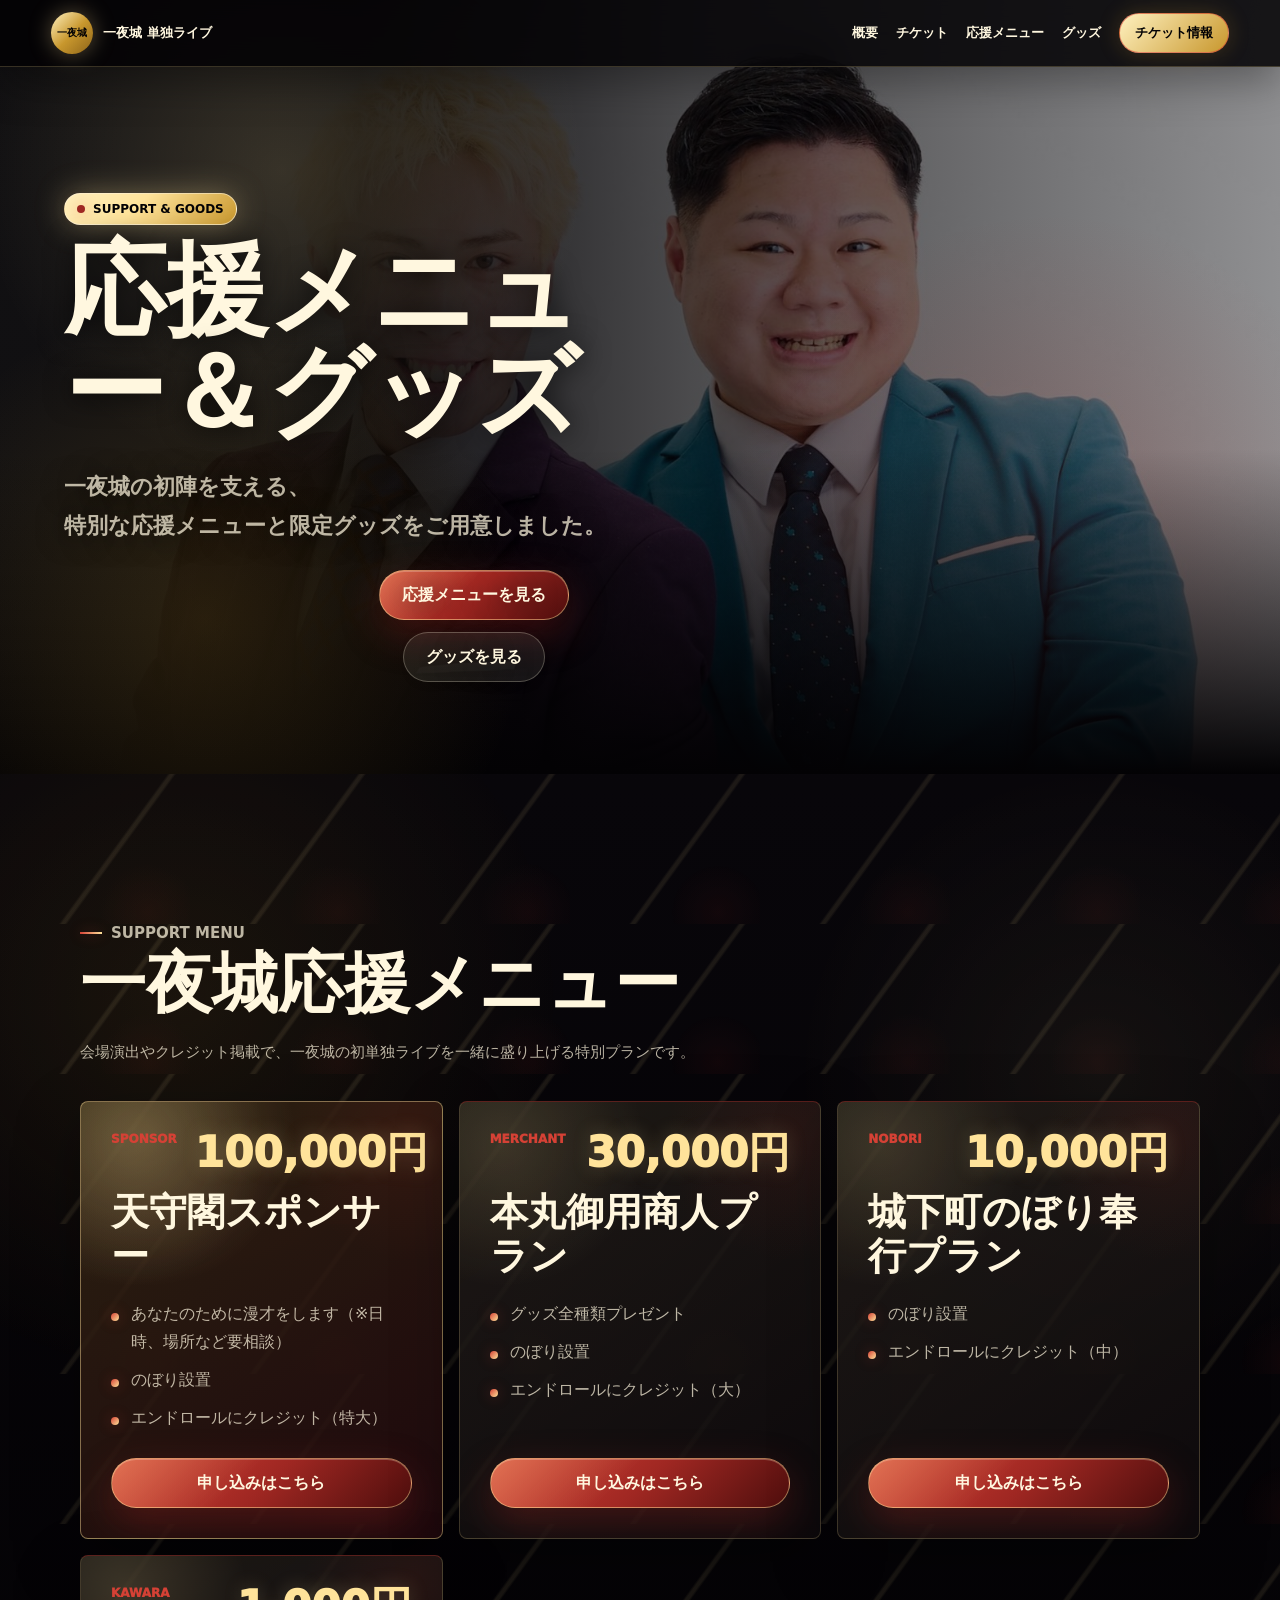
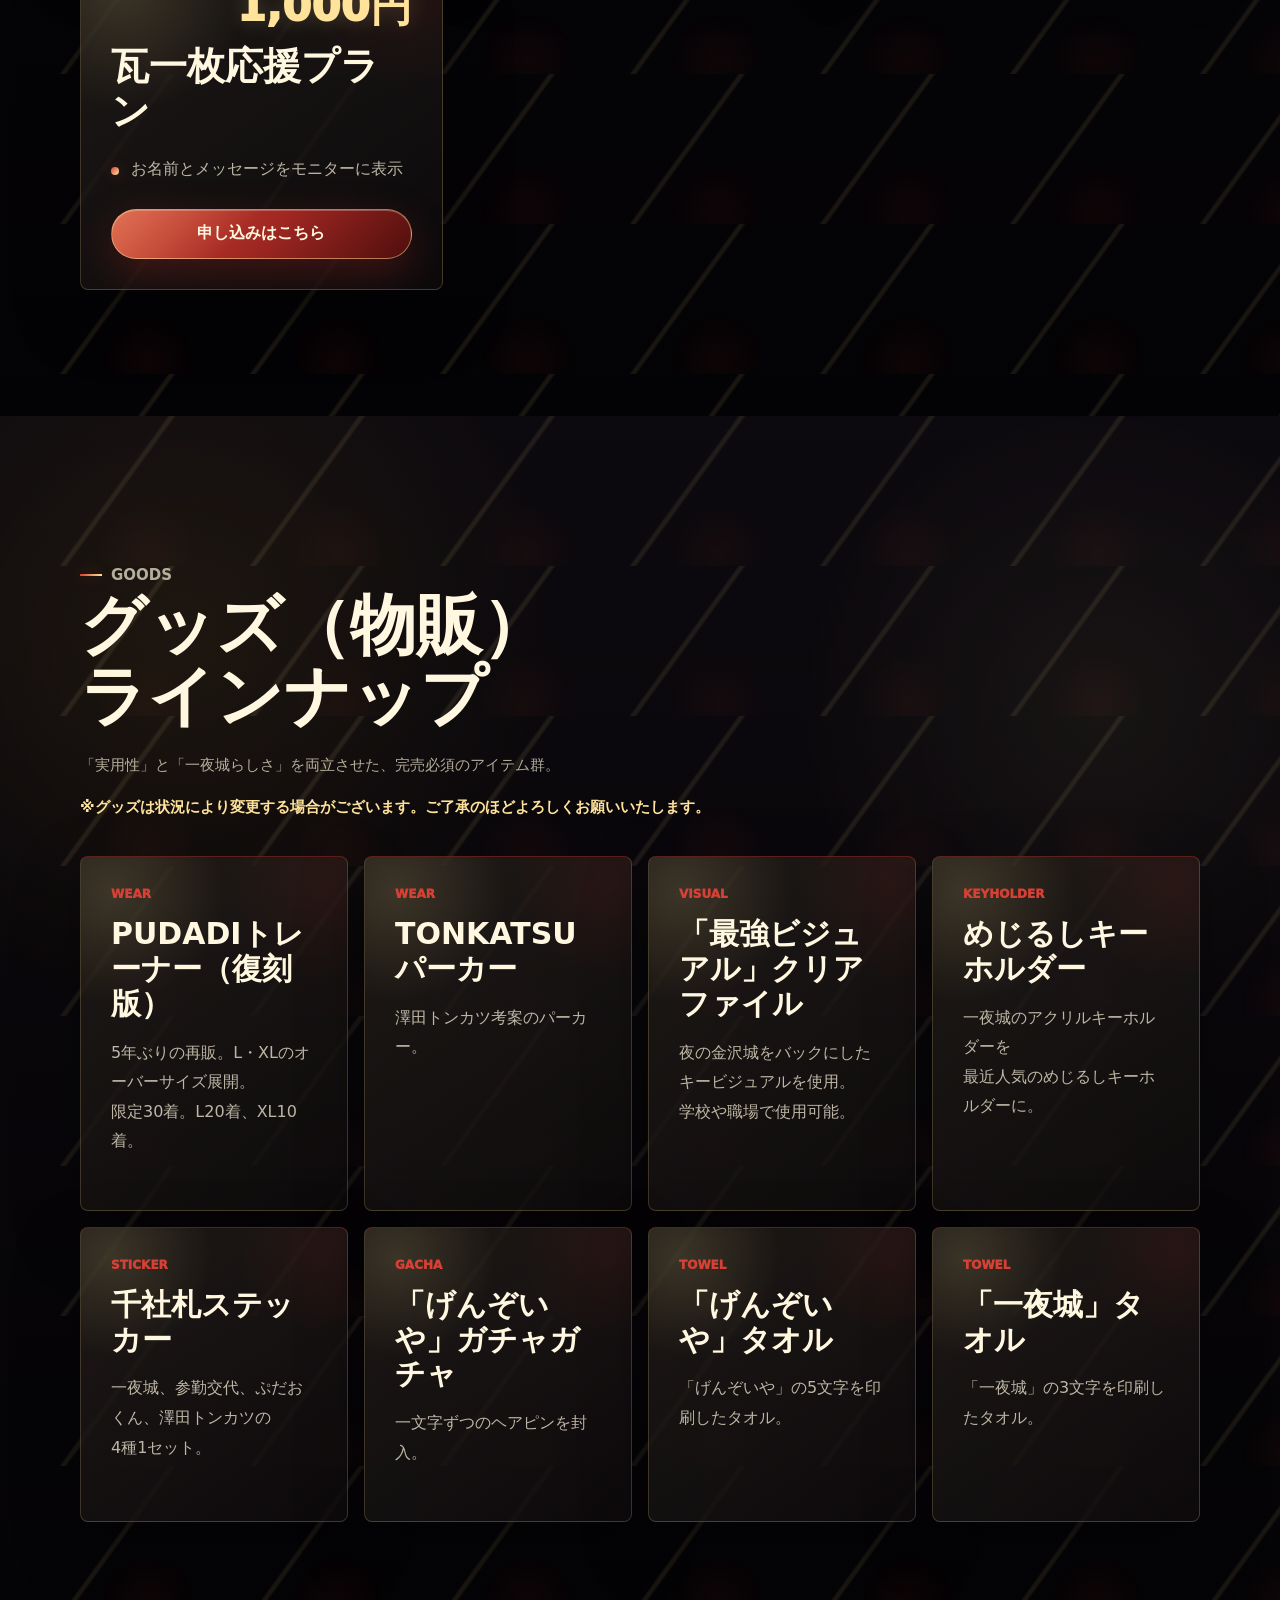
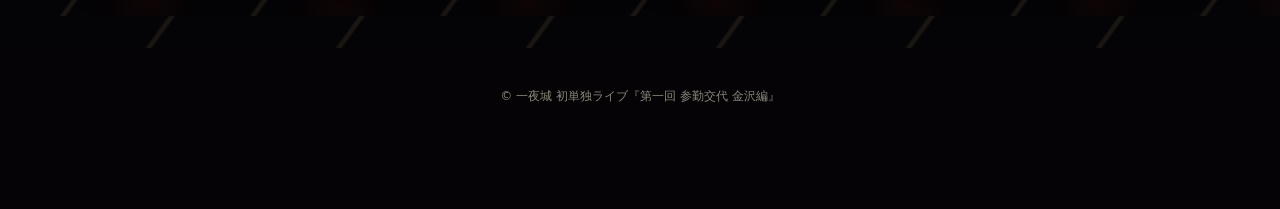
==== support-goods.html @ 168b76c0 "Add files via upload" ====
<!doctype html>
<html lang="ja">
  <head>
    <meta charset="utf-8" />
    <meta name="viewport" content="width=device-width, initial-scale=1" />
    <meta
      name="description"
      content="一夜城初単独ライブ『第一回 参勤交代 金沢編』の応援メニュー＆グッズ情報。"
    />
    <title>応援メニュー＆グッズ | 一夜城 初単独ライブ</title>
    <link rel="preload" href="./ichiyajo-hero.jpeg" as="image" />
    <link rel="stylesheet" href="./style.css?v=lp-content-20260621" />
  </head>
  <body class="support-page">
    <div class="gold-particles" aria-hidden="true"></div>

    <header class="site-header">
      <a class="brand" href="./index.html#top" aria-label="LPトップへ">
        <span class="brand-mark">一夜城</span>
        <span>一夜城 単独ライブ</span>
      </a>
      <nav class="nav" aria-label="ページ内ナビゲーション">
        <a href="./index.html#overview">概要</a>
        <a href="./index.html#ticket">チケット</a>
        <a href="#support-menu">応援メニュー</a>
        <a href="#goods">グッズ</a>
        <a class="nav-cta" href="./index.html#ticket">チケット情報</a>
      </nav>
    </header>

    <main id="top">
      <section class="support-hero" aria-label="応援メニュー＆グッズ ファーストビュー">
        <div class="support-hero-image" aria-hidden="true"></div>
        <div class="support-hero-shade" aria-hidden="true"></div>
        <div class="support-hero-content">
          <p class="eyebrow reveal reveal-delay-1">SUPPORT & GOODS</p>
          <h1 class="support-title reveal reveal-delay-2">応援メニュー＆グッズ</h1>
          <p class="support-lead reveal reveal-delay-3">
            一夜城の初陣を支える、<br />
            特別な応援メニューと限定グッズをご用意しました。
          </p>
          <div class="hero-actions reveal reveal-delay-3">
            <a class="button button-primary" href="#support-menu">応援メニューを見る</a>
            <a class="button button-ghost" href="#goods">グッズを見る</a>
          </div>
        </div>
      </section>

      <section id="support-menu" class="section section-dark">
        <div class="section-inner">
          <div class="section-heading reveal">
            <p class="section-kicker">Support Menu</p>
            <h2>一夜城応援メニュー</h2>
            <p>
              会場演出やクレジット掲載で、一夜城の初単独ライブを一緒に盛り上げる特別プランです。
            </p>
          </div>

          <div class="support-plan-grid">
            <article class="support-card support-card-premium reveal">
              <div class="card-topline">
                <span class="ticket-label">SPONSOR</span>
                <p class="support-price">100,000円</p>
              </div>
              <h3>天守閣スポンサー</h3>
              <ul class="benefit-list">
                <li>あなたのために漫才をします（※日時、場所など要相談）</li>
                <li>のぼり設置</li>
                <li>エンドロールにクレジット（特大）</li>
              </ul>
              <!-- TODO: 申し込みフォームURLが決まり次第、hrefを差し替えてください。 -->
              <a class="button button-primary" href="#">申し込みはこちら</a>
            </article>

            <article class="support-card reveal">
              <div class="card-topline">
                <span class="ticket-label">MERCHANT</span>
                <p class="support-price">30,000円</p>
              </div>
              <h3>本丸御用商人プラン</h3>
              <ul class="benefit-list">
                <li>グッズ全種類プレゼント</li>
                <li>のぼり設置</li>
                <li>エンドロールにクレジット（大）</li>
              </ul>
              <!-- TODO: 申し込みフォームURLが決まり次第、hrefを差し替えてください。 -->
              <a class="button button-primary" href="#">申し込みはこちら</a>
            </article>

            <article class="support-card reveal">
              <div class="card-topline">
                <span class="ticket-label">NOBORI</span>
                <p class="support-price">10,000円</p>
              </div>
              <h3>城下町のぼり奉行プラン</h3>
              <ul class="benefit-list">
                <li>のぼり設置</li>
                <li>エンドロールにクレジット（中）</li>
              </ul>
              <!-- TODO: 申し込みフォームURLが決まり次第、hrefを差し替えてください。 -->
              <a class="button button-primary" href="#">申し込みはこちら</a>
            </article>

            <article class="support-card reveal">
              <div class="card-topline">
                <span class="ticket-label">KAWARA</span>
                <p class="support-price">1,000円</p>
              </div>
              <h3>瓦一枚応援プラン</h3>
              <ul class="benefit-list">
                <li>お名前とメッセージをモニターに表示</li>
              </ul>
              <!-- TODO: 申し込みフォームURLが決まり次第、hrefを差し替えてください。 -->
              <a class="button button-primary" href="#">申し込みはこちら</a>
            </article>
          </div>
        </div>
      </section>

      <section id="goods" class="section section-light">
        <div class="section-inner">
          <div class="section-heading reveal">
            <p class="section-kicker">Goods</p>
            <h2>グッズ（物販）<br />ラインナップ</h2>
            <p>
              「実用性」と「一夜城らしさ」を両立させた、完売必須のアイテム群。
            </p>
            <p class="goods-note">
              ※グッズは状況により変更する場合がございます。ご了承のほどよろしくお願いいたします。
            </p>
          </div>

          <div class="goods-grid">
            <article class="goods-card reveal">
              <span class="ticket-label">WEAR</span>
              <h3>PUDADIトレーナー（復刻版）</h3>
              <p>
                5年ぶりの再販。L・XLのオーバーサイズ展開。<br />
                限定30着。L20着、XL10着。
              </p>
            </article>

            <article class="goods-card reveal">
              <span class="ticket-label">WEAR</span>
              <h3>TONKATSUパーカー</h3>
              <p>澤田トンカツ考案のパーカー。</p>
            </article>

            <article class="goods-card reveal">
              <span class="ticket-label">VISUAL</span>
              <h3>「最強ビジュアル」クリアファイル</h3>
              <p>
                夜の金沢城をバックにしたキービジュアルを使用。<br />
                学校や職場で使用可能。
              </p>
            </article>

            <article class="goods-card reveal">
              <span class="ticket-label">KEYHOLDER</span>
              <h3>めじるしキーホルダー</h3>
              <p>
                一夜城のアクリルキーホルダーを<br />
                最近人気のめじるしキーホルダーに。
              </p>
            </article>

            <article class="goods-card reveal">
              <span class="ticket-label">STICKER</span>
              <h3>千社札ステッカー</h3>
              <p>
                一夜城、参勤交代、ぷだおくん、澤田トンカツの<br />
                4種1セット。
              </p>
            </article>

            <article class="goods-card reveal">
              <span class="ticket-label">GACHA</span>
              <h3>「げんぞいや」ガチャガチャ</h3>
              <p>一文字ずつのヘアピンを封入。</p>
            </article>

            <article class="goods-card reveal">
              <span class="ticket-label">TOWEL</span>
              <h3>「げんぞいや」タオル</h3>
              <p>「げんぞいや」の5文字を印刷したタオル。</p>
            </article>

            <article class="goods-card reveal">
              <span class="ticket-label">TOWEL</span>
              <h3>「一夜城」タオル</h3>
              <p>「一夜城」の3文字を印刷したタオル。</p>
            </article>
          </div>
        </div>
      </section>
    </main>

    <a class="mobile-fixed-cta" href="#support-menu">応援メニューを見る</a>

    <footer class="footer">
      <p>© 一夜城 初単独ライブ『第一回 参勤交代 金沢編』</p>
    </footer>

    <script src="./script.js"></script>
  </body>
</html>
---- style.css ----
:root {
  --black: #030204;
  --night: #09070d;
  --night-soft: #141016;
  --night-panel: rgba(18, 14, 19, 0.82);
  --paper: #fff7df;
  --paper-muted: rgba(255, 247, 223, 0.72);
  --ink: #fff7df;
  --ink-muted: rgba(255, 247, 223, 0.68);
  --gold: #c8972d;
  --gold-deep: #8d6419;
  --gold-bright: #ffe39a;
  --gold-pale: #fff1bf;
  --red: #9f2722;
  --red-bright: #d54135;
  --red-deep: #4f0e0d;
  --line-light: rgba(255, 227, 154, 0.2);
  --line-dark: rgba(255, 227, 154, 0.16);
  --shadow: 0 30px 90px rgba(0, 0, 0, 0.54);
}

* {
  box-sizing: border-box;
}

html {
  scroll-behavior: smooth;
}

body {
  margin: 0;
  background:
    radial-gradient(circle at 18% 12%, rgba(200, 151, 45, 0.16), transparent 28%),
    radial-gradient(circle at 82% 6%, rgba(255, 227, 154, 0.09), transparent 22%),
    radial-gradient(circle at 68% 82%, rgba(159, 39, 34, 0.18), transparent 30%),
    linear-gradient(180deg, #030204 0%, #0b0710 44%, #030204 100%);
  color: var(--paper);
  font-family:
    "Hiragino Kaku Gothic ProN", "Yu Gothic", "YuGothic", system-ui,
    -apple-system, BlinkMacSystemFont, sans-serif;
  letter-spacing: 0;
}

a {
  color: inherit;
  text-decoration: none;
}

.gold-particles {
  position: fixed;
  inset: 0;
  z-index: 0;
  pointer-events: none;
  background-image:
    radial-gradient(circle, rgba(255, 227, 154, 0.62) 0 1px, transparent 1.8px),
    radial-gradient(circle, rgba(200, 151, 45, 0.42) 0 1px, transparent 1.6px),
    radial-gradient(circle at 18% 8%, rgba(200, 151, 45, 0.2), transparent 26%),
    radial-gradient(circle at 88% 20%, rgba(213, 65, 53, 0.18), transparent 20%);
  background-position: 0 0, 18px 12px, 0 0, 0 0;
  background-size: 44px 44px, 78px 78px, auto, auto;
  opacity: 0.66;
  mix-blend-mode: screen;
}

.site-header,
main,
.footer,
.mobile-fixed-cta {
  position: relative;
  z-index: 1;
}

.site-header {
  position: fixed;
  z-index: 20;
  top: 0;
  left: 0;
  right: 0;
  display: flex;
  align-items: center;
  justify-content: space-between;
  gap: 16px;
  padding: 12px clamp(16px, 4vw, 56px);
  background: rgba(3, 2, 4, 0.78);
  border-bottom: 1px solid var(--line-light);
  backdrop-filter: blur(18px);
  box-shadow: 0 14px 42px rgba(0, 0, 0, 0.34);
}

.brand {
  display: inline-flex;
  align-items: center;
  gap: 10px;
  font-size: 13px;
  font-weight: 900;
  white-space: nowrap;
}

.brand-mark {
  position: relative;
  display: grid;
  place-items: center;
  width: 42px;
  height: 42px;
  color: var(--black);
  background: linear-gradient(135deg, var(--gold-pale), var(--gold) 52%, var(--gold-deep));
  border-radius: 50%;
  box-shadow: 0 0 22px rgba(255, 227, 154, 0.34);
  font-size: 10px;
  font-weight: 950;
  line-height: 1;
}

.nav {
  display: flex;
  align-items: center;
  gap: 18px;
  font-size: 13px;
  font-weight: 800;
}

.nav-cta {
  padding: 10px 15px;
  color: var(--black);
  background: linear-gradient(135deg, var(--gold-pale), var(--gold));
  border: 1px solid rgba(213, 65, 53, 0.56);
  border-radius: 999px;
  box-shadow: 0 0 22px rgba(200, 151, 45, 0.24);
}

.hero {
  position: relative;
  min-height: 100svh;
  display: grid;
  align-items: end;
  overflow: hidden;
  isolation: isolate;
  padding: 108px clamp(18px, 5vw, 70px) 42px;
}

.video-layer,
.hero-image,
.hero-shade {
  position: absolute;
  inset: 0;
}

.video-layer {
  z-index: -4;
  background:
    radial-gradient(circle at 18% 68%, rgba(159, 39, 34, 0.18), transparent 24%),
    radial-gradient(circle at 75% 30%, rgba(200, 151, 45, 0.2), transparent 22%),
    var(--black);
}

.hero-image {
  z-index: -3;
  background:
    radial-gradient(circle at 78% 28%, rgba(255, 227, 154, 0.18), transparent 23%),
    linear-gradient(90deg, rgba(3, 2, 4, 0.98) 0 36%, rgba(3, 2, 4, 0.72) 54%, rgba(3, 2, 4, 0.22) 76%),
    linear-gradient(0deg, var(--black), transparent 36%),
    url("./ichiyajo-hero.jpeg") 76% center / auto 100%;
  background-repeat: no-repeat;
  background-color: var(--black);
}

.hero-shade {
  z-index: -2;
  background:
    radial-gradient(circle at 18% 32%, rgba(255, 227, 154, 0.08), transparent 28%),
    radial-gradient(circle at 82% 24%, rgba(213, 65, 53, 0.08), transparent 24%);
  mask-image: linear-gradient(180deg, transparent, black 14%, black 78%, transparent);
}

.hero-content {
  width: min(720px, 100%);
  text-shadow: 0 2px 26px rgba(0, 0, 0, 0.7);
}

.eyebrow,
.section-kicker {
  margin: 0 0 14px;
  color: var(--gold-bright);
  font-size: 12px;
  font-weight: 900;
  text-transform: uppercase;
}

.section-kicker {
  display: inline-flex;
  align-items: center;
  gap: 9px;
}

.section-kicker::before {
  content: "";
  width: 22px;
  height: 2px;
  background: linear-gradient(90deg, var(--red-bright), var(--gold-bright));
  box-shadow: 0 0 14px rgba(213, 65, 53, 0.48);
}

.eyebrow {
  display: inline-flex;
  width: fit-content;
  padding: 8px 12px;
  color: var(--black);
  background: linear-gradient(135deg, var(--gold-pale), var(--gold-bright) 42%, var(--gold));
  border: 1px solid rgba(255, 246, 222, 0.62);
  border-radius: 999px;
  box-shadow: 0 0 30px rgba(255, 227, 154, 0.35);
  text-shadow: none;
}

.eyebrow::before {
  content: "";
  width: 8px;
  height: 8px;
  align-self: center;
  margin-right: 8px;
  border-radius: 999px;
  background: var(--red);
  box-shadow: 0 0 16px rgba(213, 65, 53, 0.56);
}

.hero-title {
  margin: 0;
  max-width: 660px;
  font-size: clamp(48px, 9.2vw, 104px);
  line-height: 0.96;
  font-weight: 950;
}

.hero-title span {
  color: var(--gold-bright);
  text-shadow:
    0 0 20px rgba(255, 227, 154, 0.3),
    0 2px 26px rgba(0, 0, 0, 0.7);
}

.hero-title span::after {
  content: "";
  display: block;
  width: min(210px, 46vw);
  height: 5px;
  margin-top: 12px;
  background: linear-gradient(90deg, var(--red-bright), var(--gold-bright), transparent);
  box-shadow: 0 0 20px rgba(213, 65, 53, 0.34);
}

.hero-performer {
  margin: 22px 0 0;
  color: rgba(255, 246, 222, 0.88);
  font-size: clamp(15px, 4vw, 21px);
  font-weight: 800;
}

.hero-info {
  display: grid;
  gap: 1px;
  margin: 28px 0 0;
  border: 1px solid rgba(255, 227, 154, 0.3);
  background: rgba(255, 227, 154, 0.18);
  box-shadow: inset 0 0 0 1px rgba(255, 241, 191, 0.04), 0 26px 60px rgba(0, 0, 0, 0.36);
}

.hero-info div {
  padding: 16px;
  background: rgba(7, 5, 8, 0.78);
}

.hero-info dt,
.detail-list dt {
  color: rgba(255, 246, 222, 0.56);
  font-size: 12px;
  font-weight: 900;
}

.hero-info dd,
.detail-list dd {
  margin: 6px 0 0;
  font-weight: 900;
  line-height: 1.55;
}

.hero-actions {
  display: flex;
  flex-direction: column;
  gap: 12px;
  margin-top: 24px;
}

.button {
  display: inline-flex;
  align-items: center;
  justify-content: center;
  min-height: 50px;
  padding: 0 22px;
  border: 1px solid rgba(255, 246, 222, 0.26);
  border-radius: 999px;
  font-weight: 950;
  transition:
    background 180ms ease,
    border-color 180ms ease,
    box-shadow 180ms ease,
    transform 180ms ease;
}

.button:hover {
  border-color: rgba(255, 227, 154, 0.84);
  box-shadow: 0 0 30px rgba(255, 227, 154, 0.3);
  transform: translateY(-1px);
}

.button-primary {
  color: var(--paper);
  background:
    linear-gradient(135deg, rgba(255, 227, 154, 0.3), transparent 44%),
    linear-gradient(135deg, var(--red-bright), var(--red) 52%, var(--red-deep));
  border-color: rgba(255, 227, 154, 0.48);
  box-shadow:
    0 14px 38px rgba(159, 39, 34, 0.34),
    inset 0 1px 0 rgba(255, 247, 223, 0.26);
}

.button-gold {
  color: var(--black);
  background: linear-gradient(135deg, var(--gold-pale), var(--gold));
  border-color: rgba(255, 241, 191, 0.72);
}

.button-ghost {
  color: var(--paper);
  background: rgba(255, 246, 222, 0.08);
}

.section {
  padding: clamp(72px, 11vw, 126px) clamp(18px, 5vw, 70px);
  position: relative;
  overflow: hidden;
}

.section::before {
  content: "";
  position: absolute;
  inset: 0;
  pointer-events: none;
  background:
    linear-gradient(126deg, transparent 0 56%, rgba(255, 227, 154, 0.12) 57% 58%, transparent 59%),
    radial-gradient(circle at 14% 18%, rgba(200, 151, 45, 0.14), transparent 26%),
    radial-gradient(circle at 86% 24%, rgba(255, 227, 154, 0.08), transparent 22%),
    radial-gradient(circle at 78% 92%, rgba(159, 39, 34, 0.1), transparent 24%);
  background-size: 190px 150px, auto, auto;
  opacity: 0.72;
}

.section-inner {
  width: min(1120px, 100%);
  margin: 0 auto;
  position: relative;
  z-index: 1;
}

.section-light {
  color: var(--paper);
  background:
    linear-gradient(180deg, rgba(13, 10, 15, 0.98), rgba(4, 3, 5, 0.99)),
    var(--night);
}

.section-dark {
  background:
    linear-gradient(180deg, rgba(8, 6, 10, 0.96), rgba(3, 2, 4, 0.99)),
    var(--night);
}

.two-column {
  display: grid;
  gap: 28px;
}

.section-copy h2,
.section-heading h2,
.contact-box h2 {
  margin: 0;
  max-width: 760px;
  font-size: clamp(32px, 9vw, 66px);
  line-height: 1.08;
  font-weight: 950;
}

.section-copy p,
.section-heading p,
.contact-box p {
  margin: 18px 0 0;
  color: var(--ink-muted);
  font-size: 15px;
  line-height: 2;
}

.section-dark .section-heading p,
.section-dark .section-copy p {
  color: var(--paper-muted);
}

.info-panel {
  position: relative;
  overflow: hidden;
  padding: 20px;
  border: 1px solid var(--line-dark);
  border-radius: 8px;
  background:
    linear-gradient(145deg, rgba(255, 227, 154, 0.12), rgba(255, 227, 154, 0.03)),
    var(--night-panel);
  box-shadow: var(--shadow);
}

.detail-list {
  display: grid;
  gap: 1px;
  margin: 0;
  border: 1px solid var(--line-dark);
  background: rgba(255, 227, 154, 0.18);
}

.detail-list div {
  padding: 15px;
  background: rgba(8, 6, 10, 0.78);
}

.detail-list dt {
  color: rgba(255, 247, 223, 0.56);
}

.ticket-grid {
  display: grid;
  gap: 14px;
  margin-top: 34px;
}

.ticket-card {
  position: relative;
  overflow: hidden;
  padding: 22px;
  min-height: 194px;
  border: 1px solid var(--line-light);
  border-top-color: rgba(213, 65, 53, 0.34);
  border-radius: 8px;
  background:
    linear-gradient(145deg, rgba(255, 227, 154, 0.1), rgba(255, 227, 154, 0.03)),
    rgba(7, 5, 8, 0.72);
}

.ticket-card-premium {
  border-color: rgba(255, 227, 154, 0.62);
  border-top-color: rgba(213, 65, 53, 0.74);
  background:
    radial-gradient(circle at 15% 10%, rgba(255, 227, 154, 0.3), transparent 28%),
    linear-gradient(145deg, rgba(200, 151, 45, 0.24), rgba(159, 39, 34, 0.22)),
    rgba(255, 246, 222, 0.05);
}

.ticket-card::after,
.contact-box::after,
.info-panel::after {
  content: "";
  position: absolute;
  width: 92px;
  height: 54px;
  right: -24px;
  top: -18px;
  background: linear-gradient(135deg, transparent 18%, rgba(255, 227, 154, 0.32) 19% 42%, transparent 43%);
  transform: rotate(-12deg);
  pointer-events: none;
}

.ticket-label {
  color: var(--red-bright);
  font-size: 12px;
  font-weight: 950;
}

.ticket-card h3 {
  margin: 12px 0 0;
  font-size: 25px;
}

.ticket-price {
  margin: 12px 0;
  color: var(--gold-bright);
  font-size: 34px;
  line-height: 1;
  font-weight: 950;
}

.ticket-price::after {
  content: "";
  display: block;
  width: 54px;
  height: 3px;
  margin-top: 12px;
  background: linear-gradient(90deg, var(--red-bright), transparent);
}

.ticket-card p {
  color: var(--paper-muted);
  line-height: 1.8;
}

.benefit-heading {
  margin: 18px 0 0 !important;
  color: var(--paper) !important;
  font-weight: 950;
}

.ticket-benefits {
  gap: 8px;
  margin: 12px 0 0;
}

.ticket-benefits li {
  font-size: 14px;
}

.ticket-cta {
  display: grid;
  gap: 18px;
  margin-top: 22px;
  padding: 18px;
  border: 1px solid var(--line-light);
  border-radius: 8px;
  background:
    linear-gradient(135deg, rgba(255, 227, 154, 0.12), rgba(255, 227, 154, 0.04)),
    rgba(7, 5, 8, 0.68);
}

.ticket-cta-actions {
  display: flex;
  flex-wrap: wrap;
  gap: 12px;
}

.ticket-cta p {
  margin: 0;
  color: var(--paper-muted);
  line-height: 1.8;
}

.ticket-release {
  color: var(--paper) !important;
  font-weight: 950;
}

.profile-photo {
  min-height: 390px;
  border-radius: 8px;
  border: 1px solid var(--line-dark);
  background:
    radial-gradient(circle at 22% 16%, rgba(255, 227, 154, 0.16), transparent 26%),
    linear-gradient(180deg, rgba(7, 5, 8, 0.02), rgba(7, 5, 8, 0.24)),
    url("./ichiyajo-profile.jpeg") center / cover;
  box-shadow: var(--shadow);
}

.text-link {
  display: table;
  margin-top: 18px;
  color: var(--gold-bright);
  font-weight: 950;
  border-bottom: 1px solid currentColor;
}

.text-link + .text-link {
  margin-top: 12px;
}

.access-section {
  background:
    linear-gradient(90deg, rgba(3, 2, 4, 0.5) 0 34%, rgba(3, 2, 4, 0.14) 64%, rgba(3, 2, 4, 0.02) 100%),
    url("./ichiyajo-other.jpeg") 78% center / cover;
}

.access-section .two-column {
  grid-template-columns: minmax(0, 680px);
}

.access-section .section-copy h2 {
  max-width: 640px;
  font-size: clamp(40px, 7vw, 82px);
}

.access-section .section-copy {
  text-shadow: 0 3px 24px rgba(0, 0, 0, 0.86);
}

.map-card {
  min-height: 320px;
  overflow: hidden;
  border: 1px solid var(--line-light);
  border-radius: 8px;
  background:
    radial-gradient(circle at 20% 20%, rgba(214, 168, 70, 0.22), transparent 30%),
    rgba(255, 246, 222, 0.07);
  box-shadow: var(--shadow);
}

.map-card iframe {
  display: block;
  width: 100%;
  height: 100%;
  min-height: 320px;
  border: 0;
  filter: saturate(0.82) contrast(1.05);
}

.contact-box {
  position: relative;
  overflow: hidden;
  max-width: 760px;
  padding: 26px;
  border: 1px solid var(--line-dark);
  border-radius: 8px;
  background:
    linear-gradient(145deg, rgba(255, 227, 154, 0.12), rgba(255, 227, 154, 0.03)),
    var(--night-panel);
}

.contact-box a {
  color: var(--gold-bright);
  font-weight: 950;
}

.mobile-fixed-cta {
  position: fixed;
  left: 12px;
  right: 12px;
  bottom: 12px;
  z-index: 30;
  display: inline-flex;
  align-items: center;
  justify-content: center;
  min-height: 54px;
  color: var(--paper);
  background:
    linear-gradient(135deg, rgba(255, 227, 154, 0.26), transparent 44%),
    linear-gradient(135deg, var(--red-bright), var(--red) 52%, var(--red-deep));
  border: 1px solid rgba(255, 227, 154, 0.58);
  border-radius: 999px;
  font-weight: 950;
  box-shadow: 0 20px 48px rgba(0, 0, 0, 0.44);
}

.footer {
  padding: 28px 18px 92px;
  color: rgba(255, 246, 222, 0.54);
  background: #050306;
  text-align: center;
  font-size: 12px;
}

.support-page .site-header {
  background: rgba(3, 2, 4, 0.86);
}

.support-hero {
  position: relative;
  min-height: 86svh;
  display: grid;
  align-items: end;
  overflow: hidden;
  isolation: isolate;
  padding: 118px clamp(18px, 5vw, 70px) clamp(52px, 8vw, 92px);
}

.support-hero-image,
.support-hero-shade {
  position: absolute;
  inset: 0;
}

.support-hero-image {
  z-index: -3;
  background:
    radial-gradient(circle at 22% 22%, rgba(255, 227, 154, 0.16), transparent 26%),
    radial-gradient(circle at 82% 70%, rgba(159, 39, 34, 0.2), transparent 28%),
    linear-gradient(90deg, rgba(3, 2, 4, 0.94) 0 28%, rgba(3, 2, 4, 0.7) 54%, rgba(3, 2, 4, 0.42) 100%),
    url("./support-hero.jpeg") center center / cover;
}

.support-hero-shade {
  z-index: -2;
  background:
    radial-gradient(circle at 16% 80%, rgba(200, 151, 45, 0.18), transparent 26%),
    linear-gradient(0deg, var(--black), transparent 42%);
}

.support-hero-content {
  width: min(820px, 100%);
  text-shadow: 0 2px 28px rgba(0, 0, 0, 0.72);
}

.support-title {
  margin: 0;
  max-width: 820px;
  font-size: clamp(44px, 9vw, 102px);
  line-height: 1;
  font-weight: 950;
  text-wrap: balance;
}

.support-lead {
  max-width: 680px;
  margin: 24px 0 0;
  color: var(--paper-muted);
  font-size: clamp(16px, 3vw, 22px);
  font-weight: 800;
  line-height: 1.8;
}

.support-plan-grid,
.goods-grid {
  display: grid;
  gap: 16px;
  margin-top: 34px;
}

.support-card,
.goods-card {
  position: relative;
  overflow: hidden;
  display: flex;
  flex-direction: column;
  min-height: 100%;
  padding: clamp(20px, 4vw, 30px);
  border: 1px solid var(--line-light);
  border-top-color: rgba(213, 65, 53, 0.38);
  border-radius: 8px;
  background:
    linear-gradient(145deg, rgba(255, 227, 154, 0.09), rgba(255, 227, 154, 0.025)),
    rgba(8, 6, 10, 0.78);
  box-shadow: 0 24px 64px rgba(0, 0, 0, 0.34);
}

.support-card::before,
.goods-card::before {
  content: "";
  position: absolute;
  inset: 0;
  pointer-events: none;
  background:
    radial-gradient(circle at 12% 10%, rgba(255, 227, 154, 0.14), transparent 28%),
    radial-gradient(circle at 92% 8%, rgba(159, 39, 34, 0.12), transparent 24%);
}

.support-card > *,
.goods-card > * {
  position: relative;
  z-index: 1;
}

.support-card-ruler {
  border-color: rgba(255, 227, 154, 0.72);
  border-top-color: rgba(213, 65, 53, 0.82);
  background:
    radial-gradient(circle at 18% 8%, rgba(255, 241, 191, 0.26), transparent 28%),
    linear-gradient(145deg, rgba(200, 151, 45, 0.28), rgba(79, 14, 13, 0.32)),
    rgba(8, 6, 10, 0.86);
  box-shadow:
    0 34px 86px rgba(0, 0, 0, 0.48),
    0 0 38px rgba(200, 151, 45, 0.18);
}

.support-card-premium {
  border-color: rgba(255, 227, 154, 0.46);
  background:
    radial-gradient(circle at 18% 8%, rgba(255, 227, 154, 0.2), transparent 30%),
    linear-gradient(145deg, rgba(200, 151, 45, 0.18), rgba(159, 39, 34, 0.16)),
    rgba(8, 6, 10, 0.8);
}

.card-topline {
  display: flex;
  align-items: flex-start;
  justify-content: space-between;
  gap: 18px;
}

.support-card h3,
.goods-card h3 {
  margin: 16px 0 0;
  color: var(--paper);
  font-size: clamp(24px, 5vw, 38px);
  line-height: 1.16;
}

.goods-card h3 {
  font-size: clamp(22px, 4vw, 30px);
}

.support-price {
  flex: 0 0 auto;
  margin: 0;
  color: var(--gold-bright);
  font-size: clamp(24px, 5vw, 42px);
  line-height: 1;
  font-weight: 950;
  text-align: right;
  text-shadow: 0 0 20px rgba(255, 227, 154, 0.22);
}

.benefit-list {
  display: grid;
  gap: 10px;
  margin: 22px 0 26px;
  padding: 0;
  list-style: none;
}

.benefit-list li {
  position: relative;
  padding-left: 20px;
  color: var(--paper-muted);
  line-height: 1.75;
}

.benefit-list li::before {
  content: "";
  position: absolute;
  left: 0;
  top: 0.78em;
  width: 8px;
  height: 8px;
  border-radius: 50%;
  background: linear-gradient(135deg, var(--red-bright), var(--gold-bright));
  box-shadow: 0 0 14px rgba(213, 65, 53, 0.34);
}

.support-card .button,
.goods-card .button {
  margin-top: auto;
}

.goods-card p {
  margin: 16px 0 24px;
  color: var(--paper-muted);
  line-height: 1.85;
}

.goods-card .text-link {
  margin-top: 0;
  margin-bottom: 20px;
}

.goods-note {
  margin-top: 12px !important;
  color: var(--gold-bright) !important;
  font-weight: 800;
}

.reveal {
  opacity: 0;
  transform: translateY(24px);
  transition:
    opacity 760ms ease,
    transform 760ms ease;
}

.reveal.is-visible {
  opacity: 1;
  transform: translateY(0);
}

.reveal-delay-1 {
  transition-delay: 80ms;
}

.reveal-delay-2 {
  transition-delay: 220ms;
}

.reveal-delay-3 {
  transition-delay: 360ms;
}

@media (prefers-reduced-motion: reduce) {
  html {
    scroll-behavior: auto;
  }

  .button,
  .reveal {
    transition: none;
  }

  .reveal {
    opacity: 1;
    transform: none;
  }
}

@media (min-width: 760px) {
  .hero-actions,
  .ticket-cta {
    grid-template-columns: auto auto;
    display: flex;
    align-items: center;
    justify-content: flex-start;
  }

  .hero-info {
    grid-template-columns: repeat(3, minmax(0, 1fr));
    width: min(920px, 100%);
  }

  .two-column {
    grid-template-columns: 0.95fr 1.05fr;
    align-items: center;
  }

  .ticket-grid {
    grid-template-columns: repeat(2, minmax(0, 1fr));
  }

  .ticket-cta {
    justify-content: space-between;
  }

  .support-plan-grid {
    grid-template-columns: repeat(2, minmax(0, 1fr));
  }

  .support-card-ruler {
    grid-column: 1 / -1;
  }

  .goods-grid {
    grid-template-columns: repeat(2, minmax(0, 1fr));
  }
}

@media (min-width: 1060px) {
  .support-plan-grid {
    grid-template-columns: repeat(3, minmax(0, 1fr));
  }

  .support-card-ruler {
    grid-column: span 2;
  }

  .goods-grid {
    grid-template-columns: repeat(4, minmax(0, 1fr));
  }
}

@media (max-width: 759px) {
  .nav a:not(.nav-cta) {
    display: none;
  }

  .hero {
    align-items: start;
    min-height: auto;
    padding-top: clamp(310px, 43svh, 420px);
    padding-bottom: 28px;
  }

  .hero-image {
    background:
      radial-gradient(circle at 56% 24%, rgba(255, 227, 154, 0.14), transparent 24%),
      linear-gradient(180deg, rgba(3, 2, 4, 0.34) 0 36%, rgba(3, 2, 4, 0.62) 55%, rgba(3, 2, 4, 0.98) 74%),
      linear-gradient(90deg, rgba(3, 2, 4, 0.42), rgba(3, 2, 4, 0.12), rgba(79, 14, 13, 0.22)),
      url("./ichiyajo-hero.jpeg") 55% -122px / 172% auto;
    background-repeat: no-repeat;
    background-color: var(--black);
  }

  .hero-content {
    width: min(100%, 430px);
    padding: 22px 0 0;
  }

  .hero-title {
    max-width: 100%;
    font-size: clamp(38px, 12vw, 58px);
    line-height: 1.02;
  }

  .hero-performer {
    margin-top: 16px;
  }

  .hero-info {
    margin-top: 18px;
  }

  .section {
    padding-block: 68px;
  }

  .access-section {
    background:
      linear-gradient(180deg, rgba(3, 2, 4, 0.54) 0 42%, rgba(3, 2, 4, 0.26) 100%),
      linear-gradient(90deg, rgba(3, 2, 4, 0.56) 0 44%, rgba(3, 2, 4, 0.08) 100%),
      url("./ichiyajo-other.jpeg") 70% center / cover;
  }

  .access-section .section-copy h2 {
    max-width: 78%;
    font-size: clamp(38px, 12vw, 62px);
  }

  .button {
    width: 100%;
  }

  .ticket-cta-actions {
    display: grid;
    width: 100%;
  }

  .support-hero {
    min-height: auto;
    padding-top: 128px;
    padding-bottom: 54px;
  }

  .support-hero-image {
    background:
      radial-gradient(circle at 22% 22%, rgba(255, 227, 154, 0.16), transparent 26%),
      radial-gradient(circle at 82% 70%, rgba(159, 39, 34, 0.2), transparent 28%),
      linear-gradient(90deg, rgba(3, 2, 4, 0.88) 0 18%, rgba(3, 2, 4, 0.58) 58%, rgba(3, 2, 4, 0.38) 100%),
      url("./support-hero.jpeg") 50% 20% / auto 100%;
    background-repeat: no-repeat;
    background-color: var(--black);
  }

  .support-title {
    max-width: 100%;
    font-size: clamp(28px, 8.7vw, 48px);
    line-height: 1.08;
    white-space: nowrap;
  }

  .card-topline {
    display: grid;
    gap: 12px;
  }

  .support-price {
    text-align: left;
  }
}

@media (min-width: 980px) {
  .mobile-fixed-cta {
    display: none;
  }
}
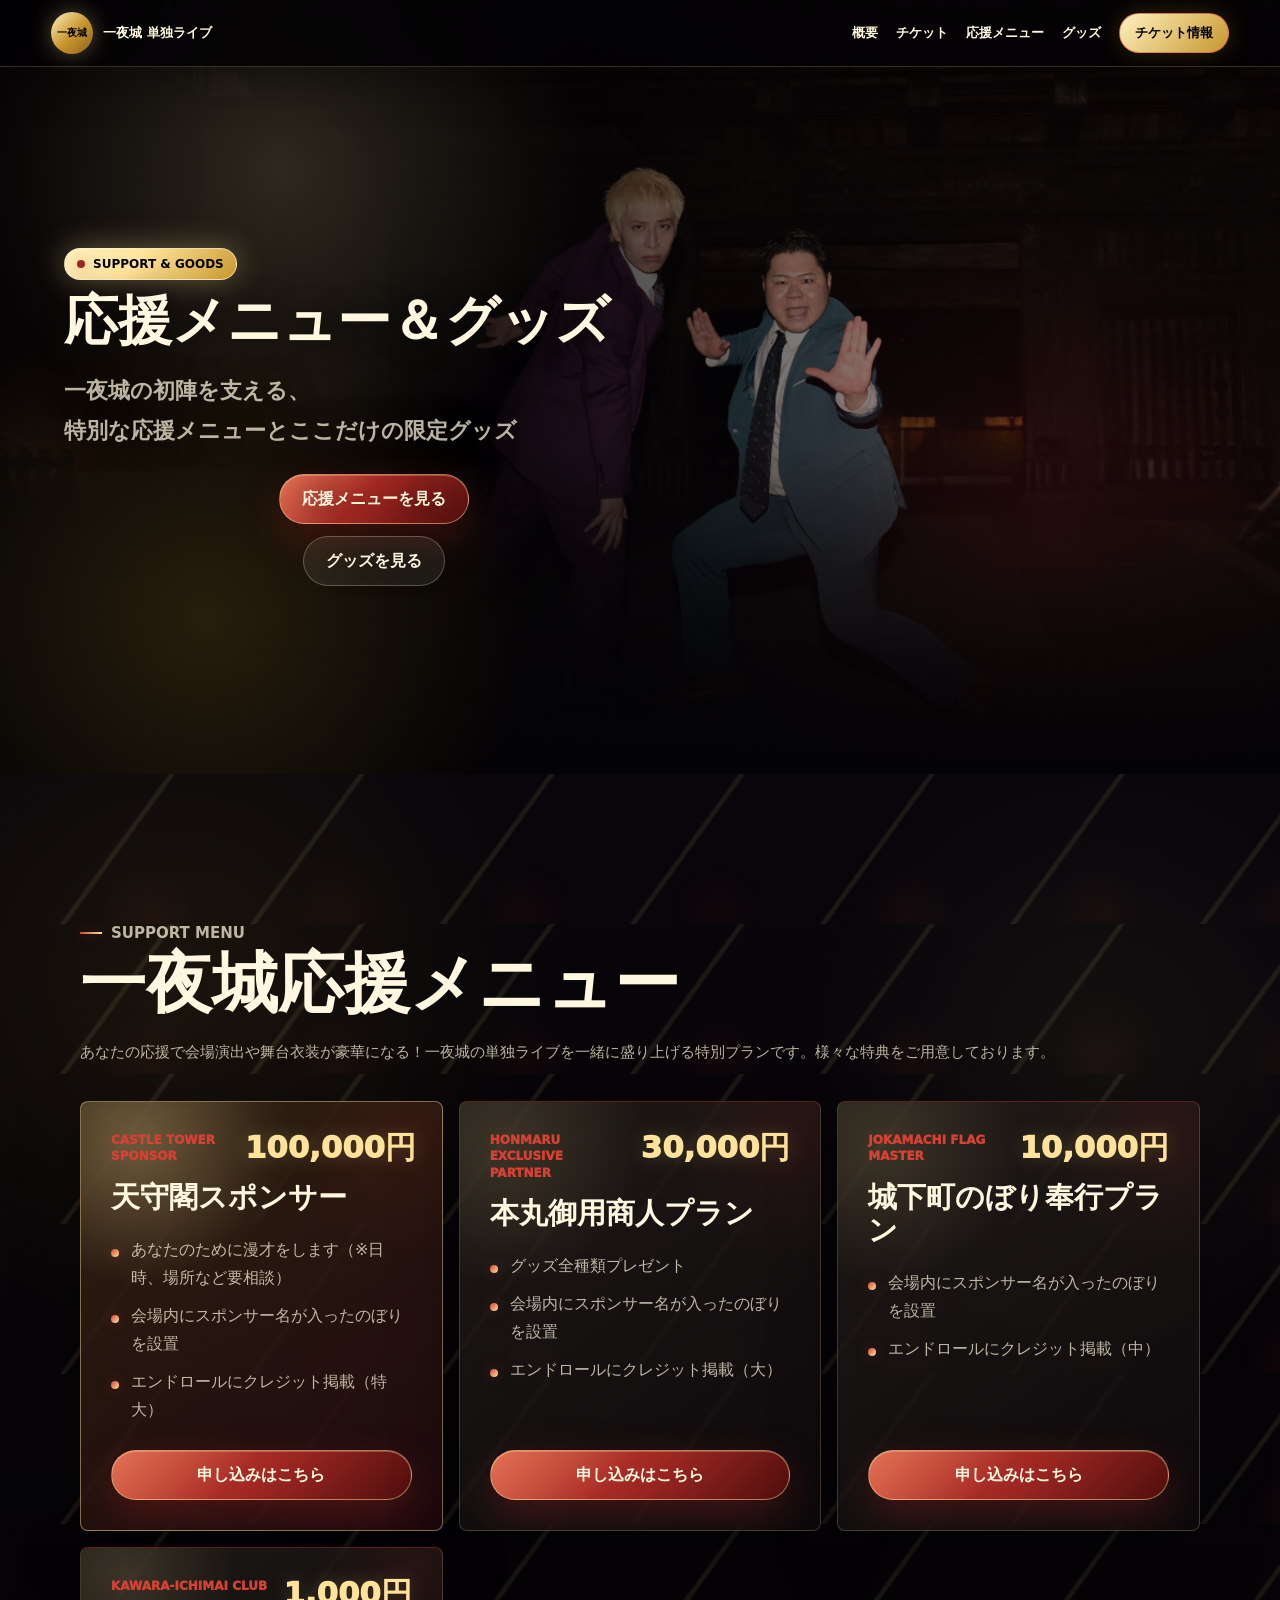
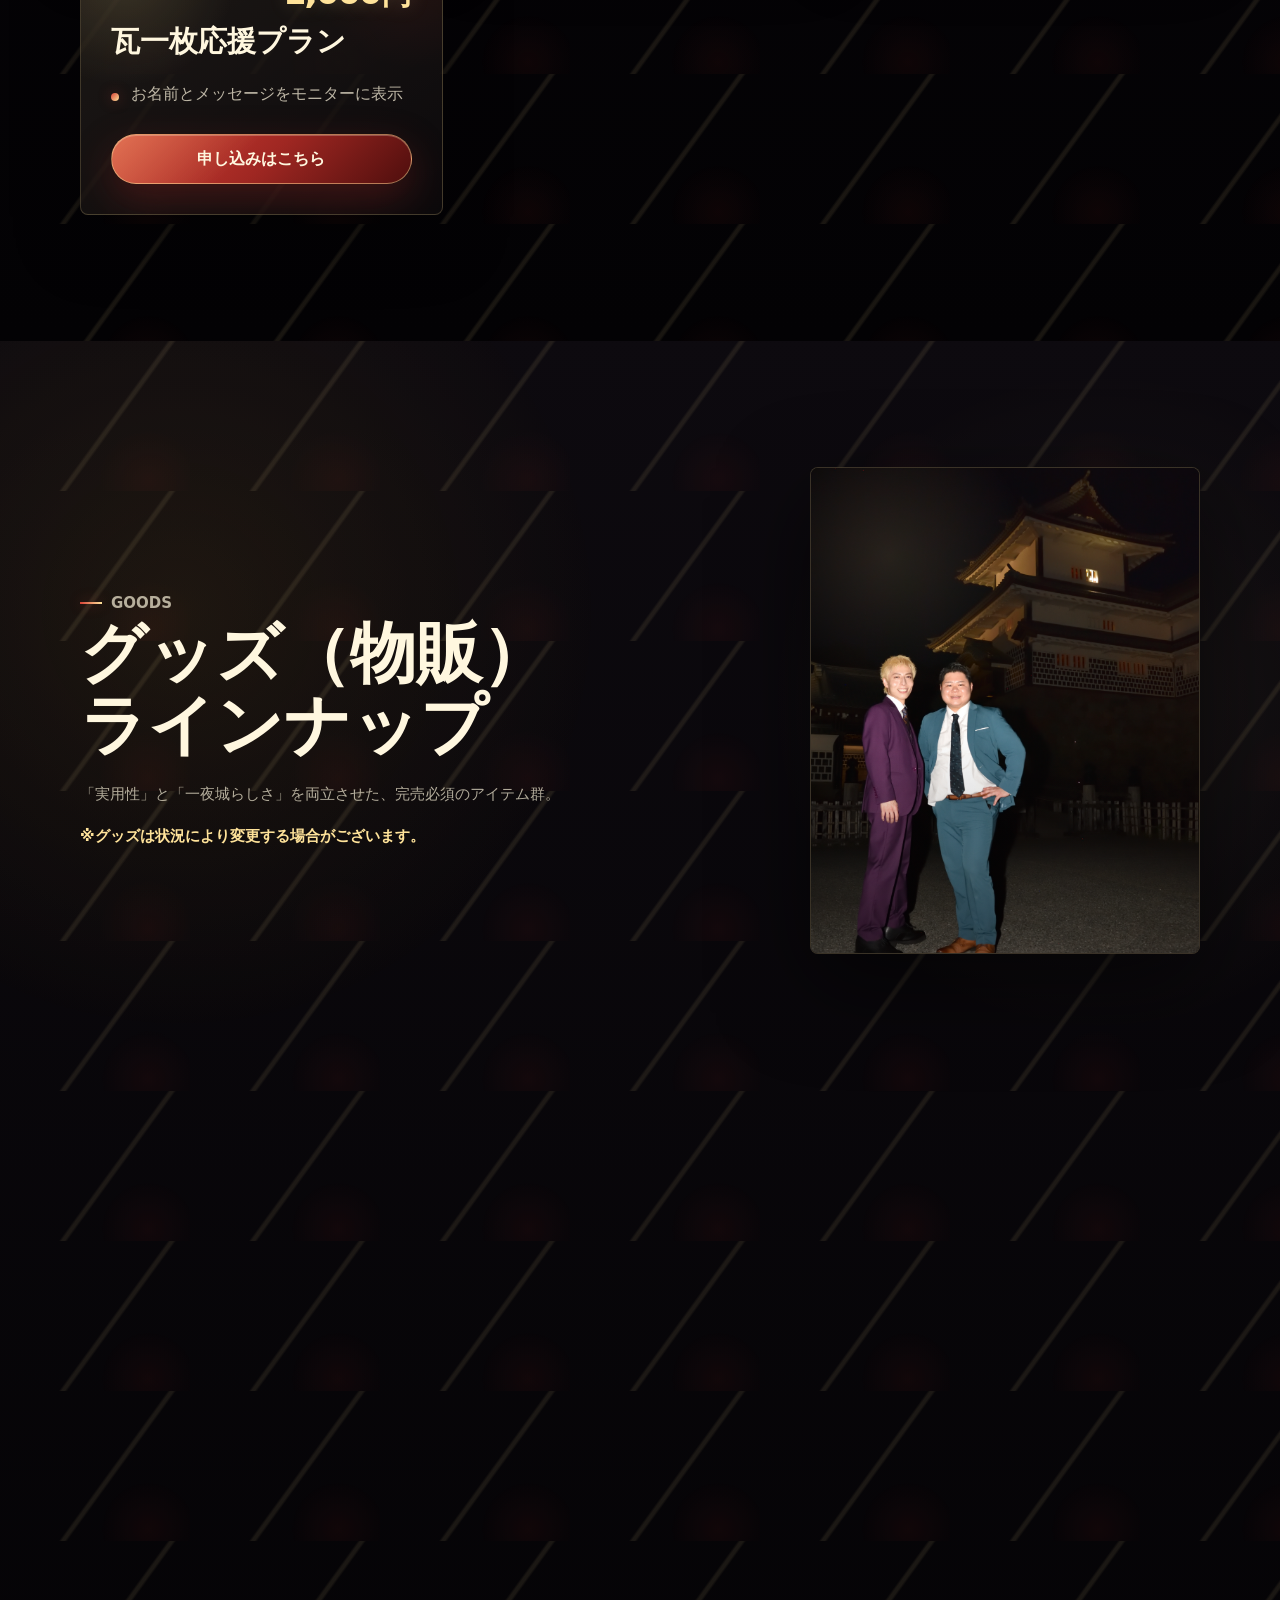
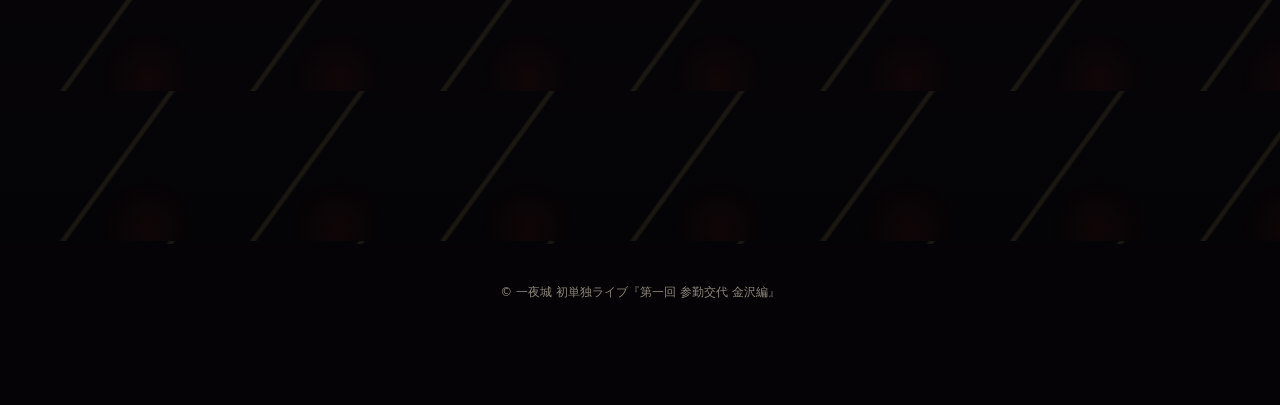
==== commit b772f470: "Add files via upload" ====
--- a/support-goods.html
+++ b/support-goods.html
@@ -8,8 +8,8 @@
       content="一夜城初単独ライブ『第一回 参勤交代 金沢編』の応援メニュー＆グッズ情報。"
     />
     <title>応援メニュー＆グッズ | 一夜城 初単独ライブ</title>
-    <link rel="preload" href="./ichiyajo-hero.jpeg" as="image" />
-    <link rel="stylesheet" href="./style.css?v=lp-content-20260621" />
+    <link rel="preload" href="./support-hero-background-final.png" as="image" />
+    <link rel="stylesheet" href="./style.css?v=support-plan-title-visible-20260629" />
   </head>
   <body class="support-page">
     <div class="gold-particles" aria-hidden="true"></div>
@@ -37,8 +37,11 @@
           <h1 class="support-title reveal reveal-delay-2">応援メニュー＆グッズ</h1>
           <p class="support-lead reveal reveal-delay-3">
             一夜城の初陣を支える、<br />
-            特別な応援メニューと限定グッズをご用意しました。
+            特別な応援メニューとここだけの限定グッズ
           </p>
+          <figure class="support-hero-mobile-photo reveal reveal-delay-3">
+            <img src="./support-hero-background-final.png" alt="夜の城門前で構える一夜城の二人" />
+          </figure>
           <div class="hero-actions reveal reveal-delay-3">
             <a class="button button-primary" href="#support-menu">応援メニューを見る</a>
             <a class="button button-ghost" href="#goods">グッズを見る</a>
@@ -52,58 +55,58 @@
             <p class="section-kicker">Support Menu</p>
             <h2>一夜城応援メニュー</h2>
             <p>
-              会場演出やクレジット掲載で、一夜城の初単独ライブを一緒に盛り上げる特別プランです。
+              あなたの応援で会場演出や舞台衣装が豪華になる！一夜城の単独ライブを一緒に盛り上げる特別プランです。様々な特典をご用意しております。
             </p>
           </div>
 
           <div class="support-plan-grid">
             <article class="support-card support-card-premium reveal">
               <div class="card-topline">
-                <span class="ticket-label">SPONSOR</span>
+                <span class="ticket-label">CASTLE TOWER SPONSOR</span>
                 <p class="support-price">100,000円</p>
               </div>
               <h3>天守閣スポンサー</h3>
               <ul class="benefit-list">
                 <li>あなたのために漫才をします（※日時、場所など要相談）</li>
-                <li>のぼり設置</li>
-                <li>エンドロールにクレジット（特大）</li>
-              </ul>
-              <!-- TODO: 申し込みフォームURLが決まり次第、hrefを差し替えてください。 -->
-              <a class="button button-primary" href="#">申し込みはこちら</a>
+                <li>会場内にスポンサー名が入ったのぼりを設置</li>
+                <li>エンドロールにクレジット掲載（特大）</li>
+              </ul>
+              <!-- TODO: 申し込みフォームURLが決まり次第、hrefを差し替えてください。 -->
+              <a class="button button-primary" href="https://forms.gle/hPyaxXaZreacryjY8">申し込みはこちら</a>
             </article>
 
             <article class="support-card reveal">
               <div class="card-topline">
-                <span class="ticket-label">MERCHANT</span>
+                <span class="ticket-label">HONMARU EXCLUSIVE PARTNER</span>
                 <p class="support-price">30,000円</p>
               </div>
               <h3>本丸御用商人プラン</h3>
               <ul class="benefit-list">
                 <li>グッズ全種類プレゼント</li>
-                <li>のぼり設置</li>
-                <li>エンドロールにクレジット（大）</li>
-              </ul>
-              <!-- TODO: 申し込みフォームURLが決まり次第、hrefを差し替えてください。 -->
-              <a class="button button-primary" href="#">申し込みはこちら</a>
+                <li>会場内にスポンサー名が入ったのぼりを設置</li>
+                <li>エンドロールにクレジット掲載（大）</li>
+              </ul>
+              <!-- TODO: 申し込みフォームURLが決まり次第、hrefを差し替えてください。 -->
+              <a class="button button-primary" href="https://forms.gle/hPyaxXaZreacryjY8">申し込みはこちら</a>
             </article>
 
             <article class="support-card reveal">
               <div class="card-topline">
-                <span class="ticket-label">NOBORI</span>
+                <span class="ticket-label">JOKAMACHI FLAG MASTER</span>
                 <p class="support-price">10,000円</p>
               </div>
               <h3>城下町のぼり奉行プラン</h3>
               <ul class="benefit-list">
-                <li>のぼり設置</li>
-                <li>エンドロールにクレジット（中）</li>
-              </ul>
-              <!-- TODO: 申し込みフォームURLが決まり次第、hrefを差し替えてください。 -->
-              <a class="button button-primary" href="#">申し込みはこちら</a>
+                <li>会場内にスポンサー名が入ったのぼりを設置</li>
+                <li>エンドロールにクレジット掲載（中）</li>
+              </ul>
+              <!-- TODO: 申し込みフォームURLが決まり次第、hrefを差し替えてください。 -->
+              <a class="button button-primary" href="https://forms.gle/hPyaxXaZreacryjY8">申し込みはこちら</a>
             </article>
 
             <article class="support-card reveal">
               <div class="card-topline">
-                <span class="ticket-label">KAWARA</span>
+                <span class="ticket-label">KAWARA-ICHIMAI CLUB</span>
                 <p class="support-price">1,000円</p>
               </div>
               <h3>瓦一枚応援プラン</h3>
@@ -111,7 +114,7 @@
                 <li>お名前とメッセージをモニターに表示</li>
               </ul>
               <!-- TODO: 申し込みフォームURLが決まり次第、hrefを差し替えてください。 -->
-              <a class="button button-primary" href="#">申し込みはこちら</a>
+              <a class="button button-primary" href="https://forms.gle/hPyaxXaZreacryjY8">申し込みはこちら</a>
             </article>
           </div>
         </div>
@@ -119,15 +122,20 @@
 
       <section id="goods" class="section section-light">
         <div class="section-inner">
-          <div class="section-heading reveal">
-            <p class="section-kicker">Goods</p>
-            <h2>グッズ（物販）<br />ラインナップ</h2>
-            <p>
-              「実用性」と「一夜城らしさ」を両立させた、完売必須のアイテム群。
-            </p>
-            <p class="goods-note">
-              ※グッズは状況により変更する場合がございます。ご了承のほどよろしくお願いいたします。
-            </p>
+          <div class="goods-heading-layout reveal">
+            <div class="section-heading">
+              <p class="section-kicker">Goods</p>
+              <h2>グッズ（物販）<br />ラインナップ</h2>
+              <p>
+                「実用性」と「一夜城らしさ」を両立させた、完売必須のアイテム群。
+              </p>
+              <p class="goods-note">
+                ※グッズは状況により変更する場合がございます。
+              </p>
+            </div>
+            <figure class="goods-heading-photo">
+              <img src="./goods-lineup-visual-final.jpeg" alt="金沢城を背景に立つ一夜城の二人" />
+            </figure>
           </div>
 
           <div class="goods-grid">
@@ -168,21 +176,21 @@
               <span class="ticket-label">STICKER</span>
               <h3>千社札ステッカー</h3>
               <p>
-                一夜城、参勤交代、ぷだおくん、澤田トンカツの<br />
-                4種1セット。
+                一夜城、参勤交代、<br />
+                ぷだおくん、澤田トンカツの4種1セット。
               </p>
             </article>
 
             <article class="goods-card reveal">
               <span class="ticket-label">GACHA</span>
               <h3>「げんぞいや」ガチャガチャ</h3>
-              <p>一文字ずつのヘアピンを封入。</p>
+              <p>「げ」「ん」「ぞ」「い」「や」の1文字ずつのヘアピンを封入。コンプリートするぞいや！</p>
             </article>
 
             <article class="goods-card reveal">
               <span class="ticket-label">TOWEL</span>
               <h3>「げんぞいや」タオル</h3>
-              <p>「げんぞいや」の5文字を印刷したタオル。</p>
+              <p>一夜城のネタを見ながら、みんなで一緒に「げんぞいや」しよう！</p>
             </article>
 
             <article class="goods-card reveal">
--- a/style.css
+++ b/style.css
@@ -157,9 +157,9 @@
   z-index: -3;
   background:
     radial-gradient(circle at 78% 28%, rgba(255, 227, 154, 0.18), transparent 23%),
-    linear-gradient(90deg, rgba(3, 2, 4, 0.98) 0 36%, rgba(3, 2, 4, 0.72) 54%, rgba(3, 2, 4, 0.22) 76%),
-    linear-gradient(0deg, var(--black), transparent 36%),
-    url("./ichiyajo-hero.jpeg") 76% center / auto 100%;
+    linear-gradient(90deg, rgba(3, 2, 4, 0.95) 0 30%, rgba(3, 2, 4, 0.62) 49%, rgba(3, 2, 4, 0.12) 76%),
+    linear-gradient(0deg, var(--black), transparent 40%),
+    url("./hero-firstview-final.png") center center / cover;
   background-repeat: no-repeat;
   background-color: var(--black);
 }
@@ -478,6 +478,8 @@
   color: var(--red-bright);
   font-size: 12px;
   font-weight: 950;
+  line-height: 1.35;
+  overflow-wrap: anywhere;
 }
 
 .ticket-card h3 {
@@ -576,21 +578,54 @@
 
 .access-section {
   background:
-    linear-gradient(90deg, rgba(3, 2, 4, 0.5) 0 34%, rgba(3, 2, 4, 0.14) 64%, rgba(3, 2, 4, 0.02) 100%),
-    url("./ichiyajo-other.jpeg") 78% center / cover;
+    linear-gradient(180deg, rgba(8, 6, 10, 0.96), rgba(3, 2, 4, 0.99)),
+    var(--night);
 }
 
 .access-section .two-column {
-  grid-template-columns: minmax(0, 680px);
+  grid-template-columns: minmax(0, 760px);
 }
 
 .access-section .section-copy h2 {
-  max-width: 640px;
-  font-size: clamp(40px, 7vw, 82px);
+  max-width: 900px;
+  font-size: clamp(40px, 6.2vw, 72px);
+}
+
+.access-title-line {
+  display: inline-block;
+  white-space: nowrap;
 }
 
 .access-section .section-copy {
   text-shadow: 0 3px 24px rgba(0, 0, 0, 0.86);
+}
+
+.ticket-photo {
+  position: relative;
+  overflow: hidden;
+  margin: 22px 0 22px;
+  border: 1px solid var(--line-light);
+  border-radius: 8px;
+  background: rgba(8, 6, 10, 0.78);
+  box-shadow: var(--shadow);
+}
+
+.ticket-photo::after {
+  content: "";
+  position: absolute;
+  inset: 0;
+  pointer-events: none;
+  background:
+    linear-gradient(180deg, transparent 58%, rgba(3, 2, 4, 0.42)),
+    radial-gradient(circle at 80% 18%, rgba(255, 227, 154, 0.12), transparent 28%);
+}
+
+.ticket-photo img {
+  display: block;
+  width: 100%;
+  aspect-ratio: 16 / 10;
+  object-fit: cover;
+  object-position: center 42%;
 }
 
 .map-card {
@@ -683,8 +718,11 @@
   background:
     radial-gradient(circle at 22% 22%, rgba(255, 227, 154, 0.16), transparent 26%),
     radial-gradient(circle at 82% 70%, rgba(159, 39, 34, 0.2), transparent 28%),
-    linear-gradient(90deg, rgba(3, 2, 4, 0.94) 0 28%, rgba(3, 2, 4, 0.7) 54%, rgba(3, 2, 4, 0.42) 100%),
-    url("./support-hero.jpeg") center center / cover;
+    linear-gradient(90deg, rgba(3, 2, 4, 0.92) 0 32%, rgba(3, 2, 4, 0.58) 56%, rgba(3, 2, 4, 0.22) 100%),
+    linear-gradient(0deg, var(--black), transparent 44%),
+    url("./support-hero-background-final.png") center center / cover;
+  background-repeat: no-repeat;
+  background-color: var(--black);
 }
 
 .support-hero-shade {
@@ -717,11 +755,53 @@
   line-height: 1.8;
 }
 
+.support-hero-mobile-photo {
+  display: none;
+}
+
 .support-plan-grid,
 .goods-grid {
   display: grid;
   gap: 16px;
   margin-top: 34px;
+}
+
+.goods-heading-layout {
+  display: grid;
+  gap: 26px;
+  align-items: center;
+}
+
+.goods-heading-layout .section-heading {
+  margin: 0;
+}
+
+.goods-heading-photo {
+  position: relative;
+  overflow: hidden;
+  margin: 0;
+  border: 1px solid var(--line-light);
+  border-radius: 8px;
+  background: rgba(8, 6, 10, 0.78);
+  box-shadow: var(--shadow);
+}
+
+.goods-heading-photo::after {
+  content: "";
+  position: absolute;
+  inset: 0;
+  pointer-events: none;
+  background:
+    linear-gradient(180deg, transparent 54%, rgba(3, 2, 4, 0.34)),
+    radial-gradient(circle at 20% 18%, rgba(255, 227, 154, 0.12), transparent 28%);
+}
+
+.goods-heading-photo img {
+  display: block;
+  width: 100%;
+  aspect-ratio: 4 / 5;
+  object-fit: cover;
+  object-position: center center;
 }
 
 .support-card,
@@ -785,6 +865,12 @@
   gap: 18px;
 }
 
+.support-card .ticket-label {
+  min-width: 118px;
+  overflow-wrap: normal;
+  word-break: normal;
+}
+
 .support-card h3,
 .goods-card h3 {
   margin: 16px 0 0;
@@ -801,11 +887,12 @@
   flex: 0 0 auto;
   margin: 0;
   color: var(--gold-bright);
-  font-size: clamp(24px, 5vw, 42px);
+  font-size: clamp(24px, 4vw, 38px);
   line-height: 1;
   font-weight: 950;
   text-align: right;
   text-shadow: 0 0 20px rgba(255, 227, 154, 0.22);
+  white-space: nowrap;
 }
 
 .benefit-list {
@@ -939,37 +1026,113 @@
 }
 
 @media (min-width: 1060px) {
+  .support-card .card-topline {
+    display: grid;
+    grid-template-columns: minmax(118px, 1fr) max-content;
+    align-items: start;
+    gap: 16px;
+  }
+
+  .support-card .ticket-label {
+    min-width: 0;
+  }
+
+  .support-price {
+    font-size: clamp(30px, 2.4vw, 36px);
+  }
+
+  .support-card h3 {
+    max-width: 100%;
+    font-size: clamp(26px, 2.25vw, 32px);
+    overflow-wrap: anywhere;
+    word-break: normal;
+  }
+
+  .support-card-ruler {
+    grid-column: span 2;
+  }
+
+  .goods-heading-layout {
+    grid-template-columns: minmax(0, 1fr) minmax(300px, 390px);
+  }
+
+  .goods-grid {
+    grid-template-columns: repeat(4, minmax(0, 1fr));
+  }
+}
+
+@media (min-width: 1280px) {
   .support-plan-grid {
     grid-template-columns: repeat(3, minmax(0, 1fr));
   }
-
-  .support-card-ruler {
-    grid-column: span 2;
-  }
-
-  .goods-grid {
-    grid-template-columns: repeat(4, minmax(0, 1fr));
-  }
 }
 
 @media (max-width: 759px) {
-  .nav a:not(.nav-cta) {
+  .site-header {
+    flex-wrap: wrap;
+    gap: 10px 12px;
+    padding: 10px 14px;
+  }
+
+  .brand {
+    flex: 1 1 auto;
+    min-width: 0;
+    font-size: 12px;
+  }
+
+  .brand-mark {
+    width: 38px;
+    height: 38px;
+    font-size: 9px;
+  }
+
+  .nav {
+    order: 3;
+    width: 100%;
+    gap: 8px;
+    overflow-x: auto;
+    padding-bottom: 2px;
+    scrollbar-width: none;
+  }
+
+  .nav::-webkit-scrollbar {
     display: none;
+  }
+
+  .nav a {
+    display: inline-flex;
+    flex: 0 0 auto;
+    align-items: center;
+    justify-content: center;
+    min-height: 34px;
+    padding: 0 10px;
+    border: 1px solid rgba(255, 227, 154, 0.24);
+    border-radius: 999px;
+    background: rgba(255, 246, 222, 0.07);
+    font-size: 11px;
+    white-space: nowrap;
+  }
+
+  .nav .nav-cta {
+    order: -1;
+    min-height: 34px;
+    color: var(--black);
+    background: linear-gradient(135deg, var(--gold-pale), var(--gold));
   }
 
   .hero {
     align-items: start;
     min-height: auto;
-    padding-top: clamp(310px, 43svh, 420px);
+    padding-top: clamp(360px, 48svh, 490px);
     padding-bottom: 28px;
   }
 
   .hero-image {
     background:
-      radial-gradient(circle at 56% 24%, rgba(255, 227, 154, 0.14), transparent 24%),
-      linear-gradient(180deg, rgba(3, 2, 4, 0.34) 0 36%, rgba(3, 2, 4, 0.62) 55%, rgba(3, 2, 4, 0.98) 74%),
-      linear-gradient(90deg, rgba(3, 2, 4, 0.42), rgba(3, 2, 4, 0.12), rgba(79, 14, 13, 0.22)),
-      url("./ichiyajo-hero.jpeg") 55% -122px / 172% auto;
+      radial-gradient(circle at 72% 34%, rgba(255, 227, 154, 0.12), transparent 25%),
+      linear-gradient(180deg, rgba(3, 2, 4, 0.08) 0 34%, rgba(3, 2, 4, 0.34) 52%, rgba(3, 2, 4, 0.98) 78%),
+      linear-gradient(90deg, rgba(3, 2, 4, 0.72) 0 34%, rgba(3, 2, 4, 0.18) 58%, rgba(79, 14, 13, 0.16) 100%),
+      url("./hero-firstview-final.png") center 132px / auto clamp(480px, 58svh, 640px);
     background-repeat: no-repeat;
     background-color: var(--black);
   }
@@ -999,14 +1162,18 @@
 
   .access-section {
     background:
-      linear-gradient(180deg, rgba(3, 2, 4, 0.54) 0 42%, rgba(3, 2, 4, 0.26) 100%),
-      linear-gradient(90deg, rgba(3, 2, 4, 0.56) 0 44%, rgba(3, 2, 4, 0.08) 100%),
-      url("./ichiyajo-other.jpeg") 70% center / cover;
+      linear-gradient(180deg, rgba(8, 6, 10, 0.96), rgba(3, 2, 4, 0.99)),
+      var(--night);
   }
 
   .access-section .section-copy h2 {
-    max-width: 78%;
-    font-size: clamp(38px, 12vw, 62px);
+    max-width: 100%;
+    font-size: clamp(28px, 7.6vw, 48px);
+  }
+
+  .ticket-photo img {
+    aspect-ratio: 4 / 5;
+    object-position: center 40%;
   }
 
   .button {
@@ -1020,7 +1187,7 @@
 
   .support-hero {
     min-height: auto;
-    padding-top: 128px;
+    padding-top: 168px;
     padding-bottom: 54px;
   }
 
@@ -1028,9 +1195,7 @@
     background:
       radial-gradient(circle at 22% 22%, rgba(255, 227, 154, 0.16), transparent 26%),
       radial-gradient(circle at 82% 70%, rgba(159, 39, 34, 0.2), transparent 28%),
-      linear-gradient(90deg, rgba(3, 2, 4, 0.88) 0 18%, rgba(3, 2, 4, 0.58) 58%, rgba(3, 2, 4, 0.38) 100%),
-      url("./support-hero.jpeg") 50% 20% / auto 100%;
-    background-repeat: no-repeat;
+      linear-gradient(180deg, rgba(3, 2, 4, 0.96), rgba(3, 2, 4, 0.86) 58%, rgba(3, 2, 4, 0.98) 100%);
     background-color: var(--black);
   }
 
@@ -1041,6 +1206,40 @@
     white-space: nowrap;
   }
 
+  .support-hero-mobile-photo {
+    position: relative;
+    overflow: hidden;
+    display: block;
+    margin: 20px 0 0;
+    border: 1px solid var(--line-light);
+    border-radius: 8px;
+    background: rgba(8, 6, 10, 0.78);
+    box-shadow: var(--shadow);
+  }
+
+  .support-hero-mobile-photo::after {
+    content: "";
+    position: absolute;
+    inset: 0;
+    pointer-events: none;
+    background:
+      linear-gradient(180deg, transparent 62%, rgba(3, 2, 4, 0.32)),
+      radial-gradient(circle at 18% 16%, rgba(255, 227, 154, 0.12), transparent 26%);
+  }
+
+  .support-hero-mobile-photo img {
+    display: block;
+    width: 100%;
+    aspect-ratio: 16 / 9;
+    object-fit: cover;
+    object-position: center center;
+  }
+
+  .goods-heading-photo img {
+    aspect-ratio: 16 / 11;
+    object-position: center 46%;
+  }
+
   .card-topline {
     display: grid;
     gap: 12px;
@@ -1051,8 +1250,34 @@
   }
 }
 
-@media (min-width: 980px) {
+@media (min-width: 1180px) {
+  .support-hero {
+    align-items: center;
+    padding-top: 132px;
+    padding-bottom: 72px;
+  }
+
+  .support-hero-content .eyebrow {
+    align-self: end;
+  }
+
+  .support-title {
+    max-width: none;
+    font-size: clamp(52px, 4.2vw, 78px);
+    white-space: nowrap;
+  }
+
+  .support-hero-content .hero-actions {
+    max-width: 620px;
+  }
+
   .mobile-fixed-cta {
     display: none;
   }
 }
+
+@media (min-width: 980px) and (max-width: 1179px) {
+  .mobile-fixed-cta {
+    display: none;
+  }
+}
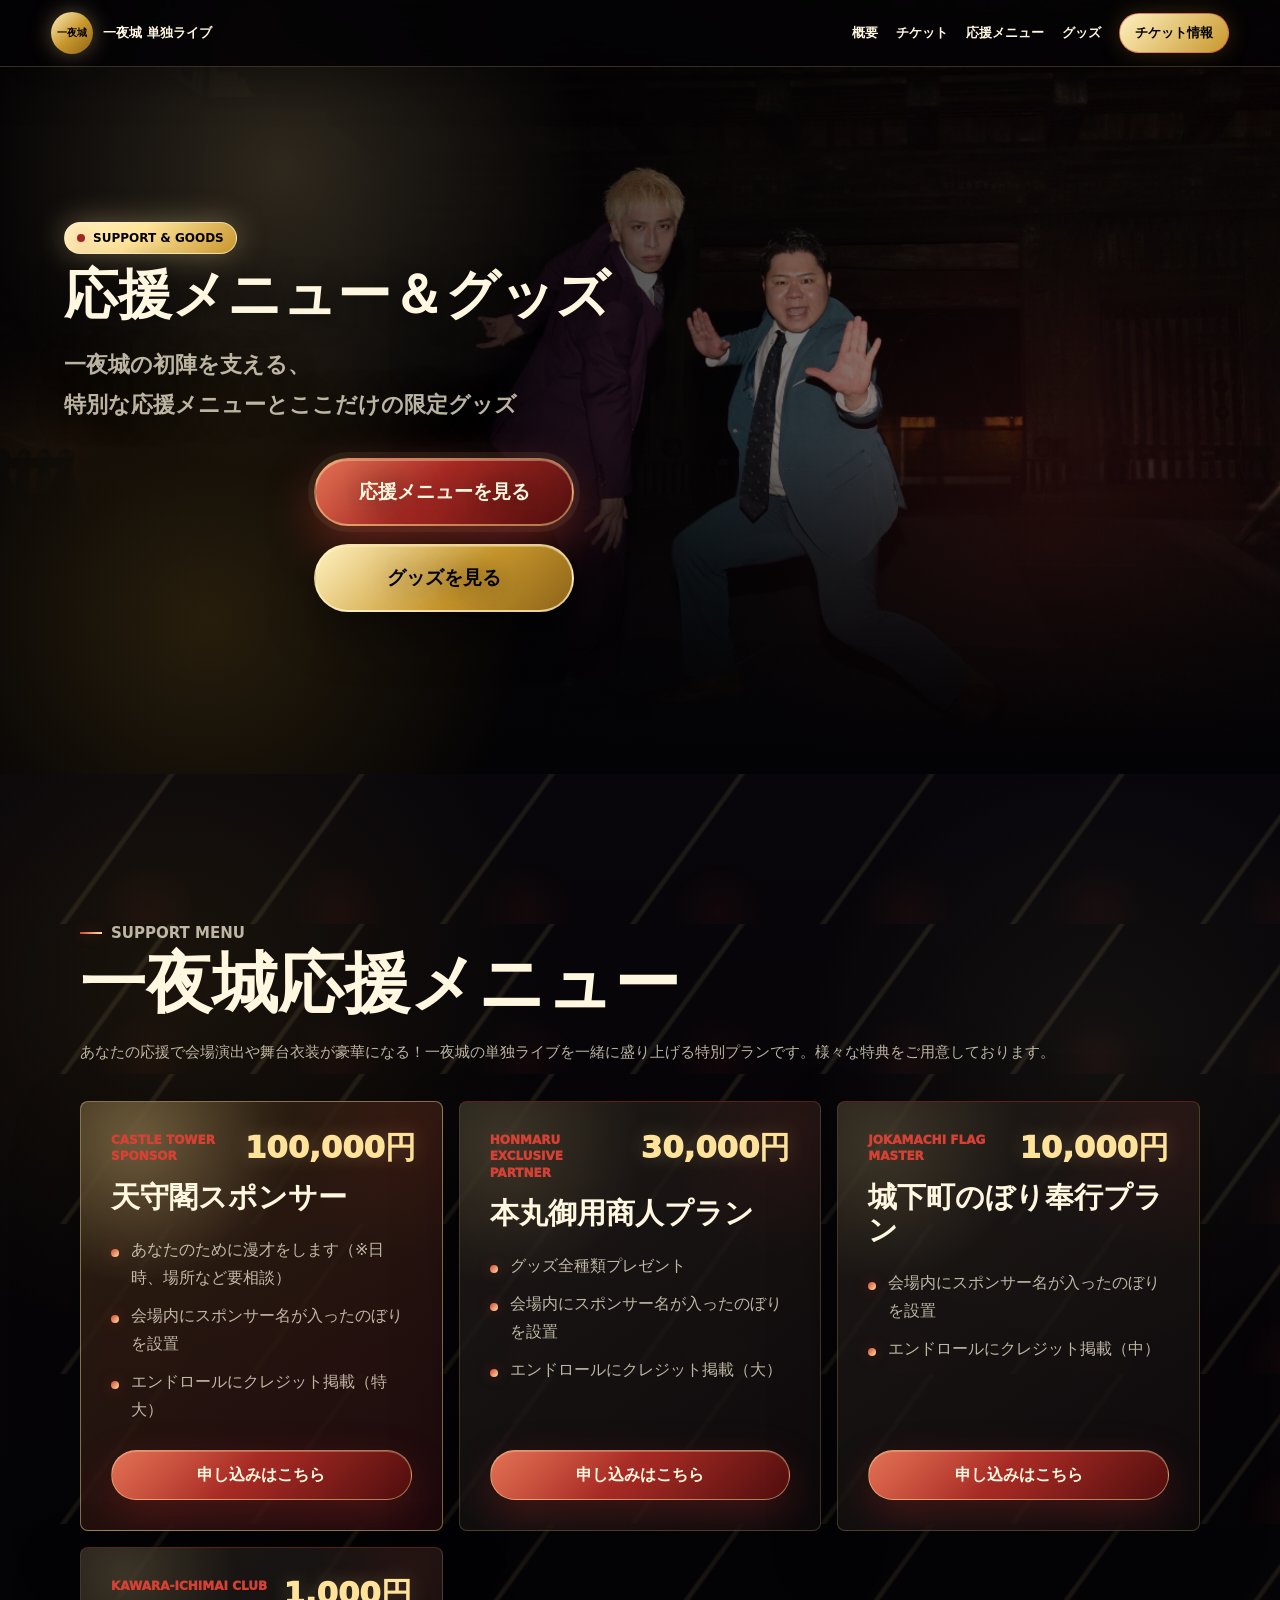
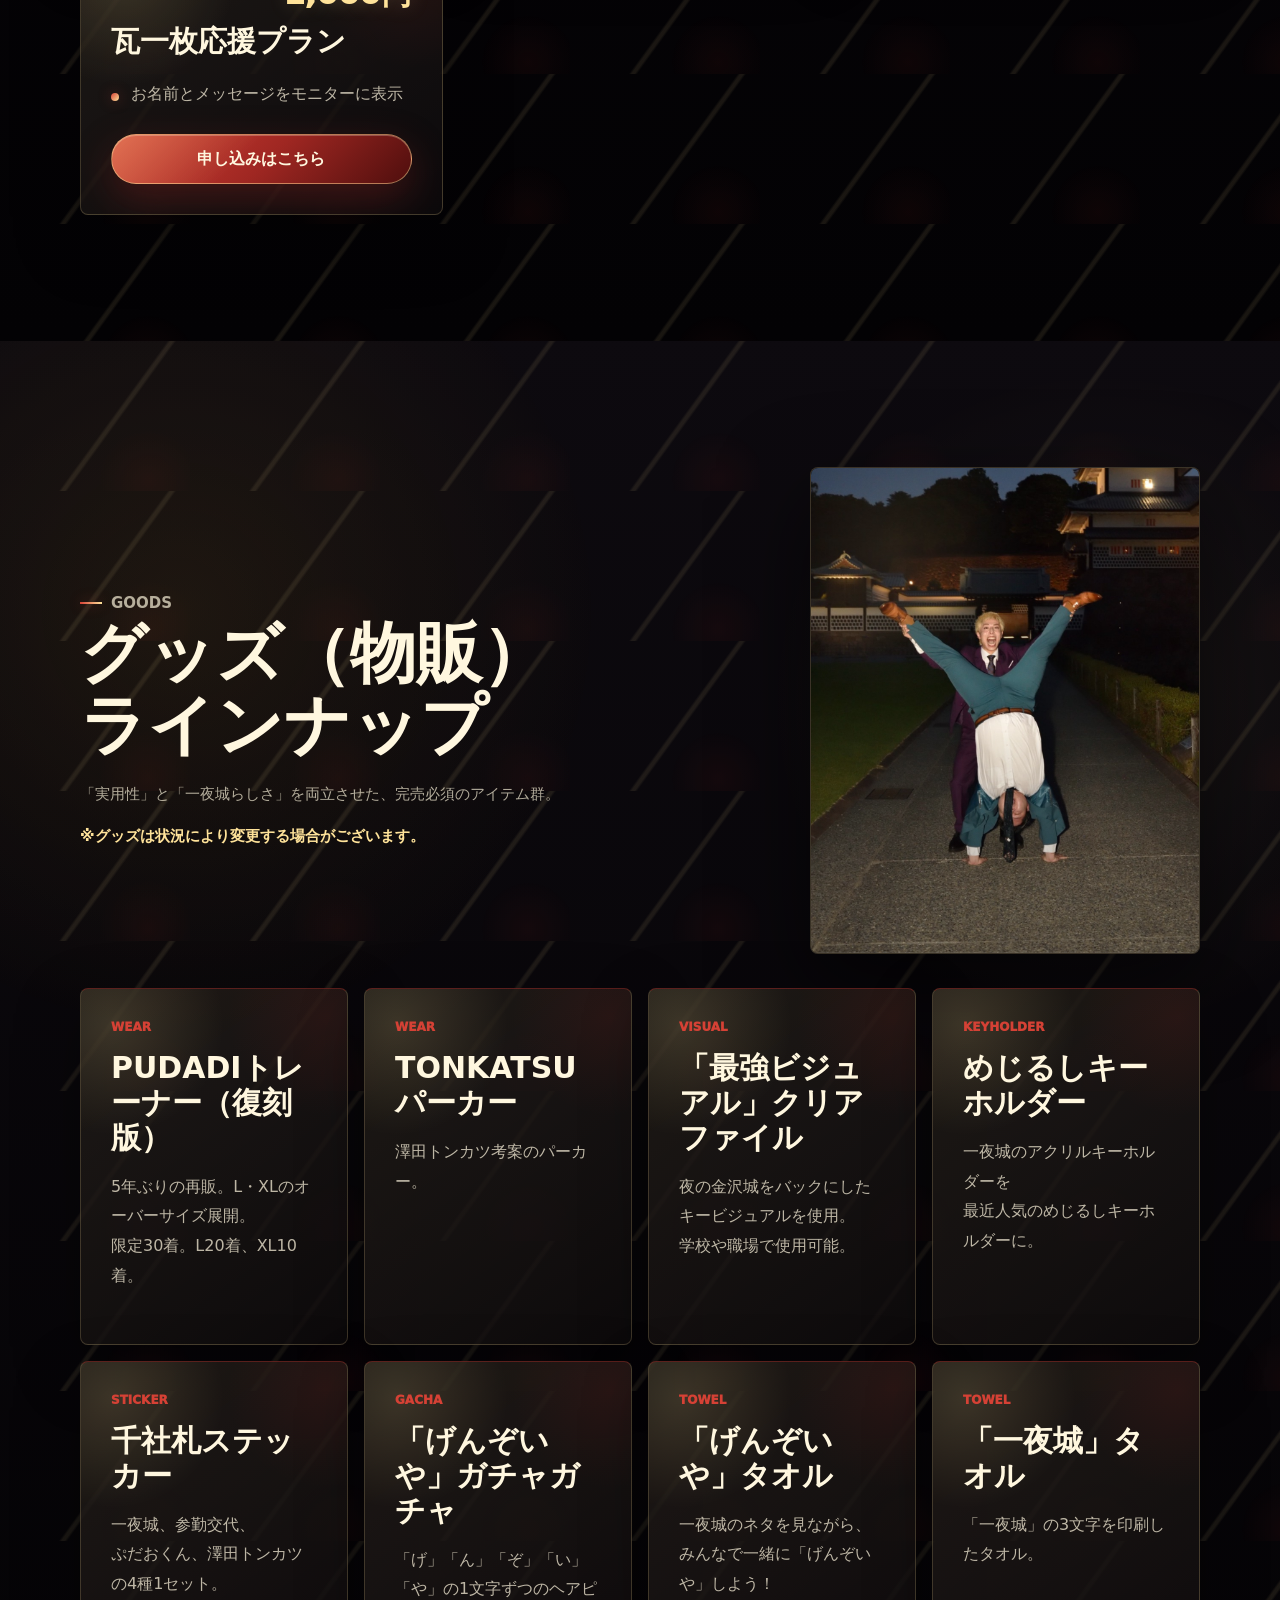
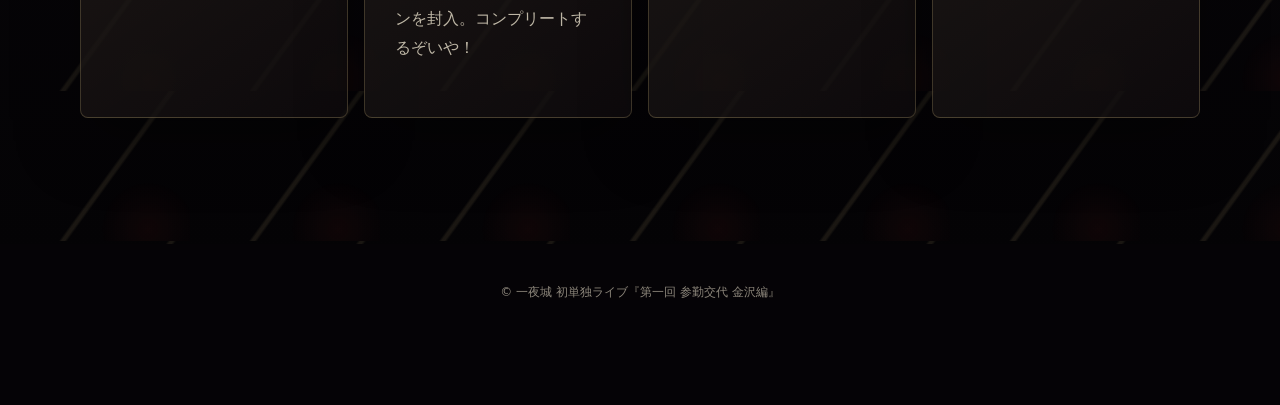
==== commit 1737da15: "Add files via upload" ====
--- a/support-goods.html
+++ b/support-goods.html
@@ -42,9 +42,9 @@
           <figure class="support-hero-mobile-photo reveal reveal-delay-3">
             <img src="./support-hero-background-final.png" alt="夜の城門前で構える一夜城の二人" />
           </figure>
-          <div class="hero-actions reveal reveal-delay-3">
-            <a class="button button-primary" href="#support-menu">応援メニューを見る</a>
-            <a class="button button-ghost" href="#goods">グッズを見る</a>
+          <div class="hero-actions support-hero-actions reveal reveal-delay-3">
+            <a class="button button-primary support-menu-cta" href="#support-menu">応援メニューを見る</a>
+            <a class="button button-ghost support-goods-cta" href="#goods">グッズを見る</a>
           </div>
         </div>
       </section>
@@ -134,7 +134,7 @@
               </p>
             </div>
             <figure class="goods-heading-photo">
-              <img src="./goods-lineup-visual-final.jpeg" alt="金沢城を背景に立つ一夜城の二人" />
+              <img src="./goods-lineup-visual-current.png" alt="夜の金沢城を背景にポーズをとる一夜城の二人" />
             </figure>
           </div>
 
--- a/style.css
+++ b/style.css
@@ -128,6 +128,17 @@
   box-shadow: 0 0 22px rgba(200, 151, 45, 0.24);
 }
 
+.nav-ticket-buy {
+  padding: 10px 16px;
+  color: var(--paper);
+  background:
+    linear-gradient(135deg, rgba(255, 227, 154, 0.28), transparent 44%),
+    linear-gradient(135deg, var(--red-bright), var(--red) 52%, var(--red-deep));
+  border: 1px solid rgba(255, 227, 154, 0.52);
+  border-radius: 999px;
+  box-shadow: 0 0 24px rgba(213, 65, 53, 0.34);
+}
+
 .hero {
   position: relative;
   min-height: 100svh;
@@ -155,11 +166,7 @@
 
 .hero-image {
   z-index: -3;
-  background:
-    radial-gradient(circle at 78% 28%, rgba(255, 227, 154, 0.18), transparent 23%),
-    linear-gradient(90deg, rgba(3, 2, 4, 0.95) 0 30%, rgba(3, 2, 4, 0.62) 49%, rgba(3, 2, 4, 0.12) 76%),
-    linear-gradient(0deg, var(--black), transparent 40%),
-    url("./hero-firstview-final.png") center center / cover;
+  background: url("./hero-firstview-latest.png") center center / cover;
   background-repeat: no-repeat;
   background-color: var(--black);
 }
@@ -553,6 +560,22 @@
   font-weight: 950;
 }
 
+.ticket-main-cta {
+  position: relative;
+  isolation: isolate;
+}
+
+.ticket-main-cta::after {
+  content: "";
+  position: absolute;
+  inset: -5px;
+  z-index: -1;
+  border-radius: inherit;
+  background: linear-gradient(135deg, rgba(255, 227, 154, 0.78), rgba(213, 65, 53, 0.72));
+  filter: blur(13px);
+  opacity: 0.52;
+}
+
 .profile-photo {
   min-height: 390px;
   border-radius: 8px;
@@ -598,34 +621,6 @@
 
 .access-section .section-copy {
   text-shadow: 0 3px 24px rgba(0, 0, 0, 0.86);
-}
-
-.ticket-photo {
-  position: relative;
-  overflow: hidden;
-  margin: 22px 0 22px;
-  border: 1px solid var(--line-light);
-  border-radius: 8px;
-  background: rgba(8, 6, 10, 0.78);
-  box-shadow: var(--shadow);
-}
-
-.ticket-photo::after {
-  content: "";
-  position: absolute;
-  inset: 0;
-  pointer-events: none;
-  background:
-    linear-gradient(180deg, transparent 58%, rgba(3, 2, 4, 0.42)),
-    radial-gradient(circle at 80% 18%, rgba(255, 227, 154, 0.12), transparent 28%);
-}
-
-.ticket-photo img {
-  display: block;
-  width: 100%;
-  aspect-ratio: 16 / 10;
-  object-fit: cover;
-  object-position: center 42%;
 }
 
 .map-card {
@@ -663,6 +658,21 @@
 .contact-box a {
   color: var(--gold-bright);
   font-weight: 950;
+}
+
+.contact-photo {
+  margin: 24px 0 0;
+  overflow: hidden;
+  border: 1px solid var(--line-dark);
+  border-radius: 8px;
+  background: rgba(3, 2, 4, 0.34);
+  box-shadow: 0 22px 58px rgba(0, 0, 0, 0.34);
+}
+
+.contact-photo img {
+  display: block;
+  width: 100%;
+  height: auto;
 }
 
 .mobile-fixed-cta {
@@ -999,6 +1009,35 @@
     width: min(920px, 100%);
   }
 
+  .hero-actions {
+    gap: 16px;
+    margin-top: 32px;
+  }
+
+  .hero-ticket-cta,
+  .hero-overview-cta {
+    min-height: 64px;
+    padding: 0 34px;
+    border-width: 2px;
+    font-size: 18px;
+    box-shadow:
+      0 18px 44px rgba(0, 0, 0, 0.38),
+      inset 0 1px 0 rgba(255, 247, 223, 0.28);
+  }
+
+  .hero-ticket-cta {
+    box-shadow:
+      0 18px 44px rgba(213, 65, 53, 0.44),
+      0 0 0 5px rgba(255, 227, 154, 0.08),
+      inset 0 1px 0 rgba(255, 247, 223, 0.32);
+  }
+
+  .hero-overview-cta {
+    color: var(--black);
+    background: linear-gradient(135deg, var(--gold-pale), var(--gold) 58%, var(--gold-deep));
+    border-color: rgba(255, 241, 191, 0.74);
+  }
+
   .two-column {
     grid-template-columns: 0.95fr 1.05fr;
     align-items: center;
@@ -1010,6 +1049,19 @@
 
   .ticket-cta {
     justify-content: space-between;
+    gap: 26px;
+    padding: 22px 28px;
+  }
+
+  .ticket-main-cta {
+    min-height: 68px;
+    padding: 0 42px;
+    border-width: 2px;
+    font-size: 19px;
+    box-shadow:
+      0 20px 46px rgba(213, 65, 53, 0.48),
+      0 0 0 6px rgba(255, 227, 154, 0.08),
+      inset 0 1px 0 rgba(255, 247, 223, 0.34);
   }
 
   .support-plan-grid {
@@ -1113,33 +1165,40 @@
     white-space: nowrap;
   }
 
-  .nav .nav-cta {
+  .nav .nav-cta,
+  .nav .nav-ticket-buy {
     order: -1;
     min-height: 34px;
+  }
+
+  .nav .nav-cta {
     color: var(--black);
     background: linear-gradient(135deg, var(--gold-pale), var(--gold));
   }
 
+  .nav .nav-ticket-buy {
+    color: var(--paper);
+    background:
+      linear-gradient(135deg, rgba(255, 227, 154, 0.24), transparent 44%),
+      linear-gradient(135deg, var(--red-bright), var(--red) 52%, var(--red-deep));
+  }
+
   .hero {
     align-items: start;
-    min-height: auto;
-    padding-top: clamp(360px, 48svh, 490px);
+    min-height: 100svh;
+    padding-top: clamp(300px, 42svh, 420px);
     padding-bottom: 28px;
   }
 
   .hero-image {
-    background:
-      radial-gradient(circle at 72% 34%, rgba(255, 227, 154, 0.12), transparent 25%),
-      linear-gradient(180deg, rgba(3, 2, 4, 0.08) 0 34%, rgba(3, 2, 4, 0.34) 52%, rgba(3, 2, 4, 0.98) 78%),
-      linear-gradient(90deg, rgba(3, 2, 4, 0.72) 0 34%, rgba(3, 2, 4, 0.18) 58%, rgba(79, 14, 13, 0.16) 100%),
-      url("./hero-firstview-final.png") center 132px / auto clamp(480px, 58svh, 640px);
+    background: url("./hero-firstview-mobile-latest.png") center top / contain;
     background-repeat: no-repeat;
     background-color: var(--black);
   }
 
   .hero-content {
     width: min(100%, 430px);
-    padding: 22px 0 0;
+    padding: 8px 0 0;
   }
 
   .hero-title {
@@ -1169,11 +1228,6 @@
   .access-section .section-copy h2 {
     max-width: 100%;
     font-size: clamp(28px, 7.6vw, 48px);
-  }
-
-  .ticket-photo img {
-    aspect-ratio: 4 / 5;
-    object-position: center 40%;
   }
 
   .button {
@@ -1268,7 +1322,37 @@
   }
 
   .support-hero-content .hero-actions {
-    max-width: 620px;
+    max-width: 760px;
+  }
+
+  .support-hero-actions {
+    gap: 18px;
+    margin-top: 34px;
+  }
+
+  .support-menu-cta,
+  .support-goods-cta {
+    min-width: 260px;
+    min-height: 68px;
+    padding: 0 36px;
+    border-width: 2px;
+    font-size: 19px;
+    box-shadow:
+      0 20px 50px rgba(0, 0, 0, 0.42),
+      inset 0 1px 0 rgba(255, 247, 223, 0.3);
+  }
+
+  .support-menu-cta {
+    box-shadow:
+      0 20px 50px rgba(213, 65, 53, 0.46),
+      0 0 0 6px rgba(255, 227, 154, 0.08),
+      inset 0 1px 0 rgba(255, 247, 223, 0.34);
+  }
+
+  .support-goods-cta {
+    color: var(--black);
+    background: linear-gradient(135deg, var(--gold-pale), var(--gold) 58%, var(--gold-deep));
+    border-color: rgba(255, 241, 191, 0.72);
   }
 
   .mobile-fixed-cta {
@@ -1277,6 +1361,25 @@
 }
 
 @media (min-width: 980px) and (max-width: 1179px) {
+  .support-hero-actions {
+    gap: 16px;
+    margin-top: 30px;
+  }
+
+  .support-menu-cta,
+  .support-goods-cta {
+    min-height: 62px;
+    padding: 0 30px;
+    border-width: 2px;
+    font-size: 18px;
+  }
+
+  .support-goods-cta {
+    color: var(--black);
+    background: linear-gradient(135deg, var(--gold-pale), var(--gold) 58%, var(--gold-deep));
+    border-color: rgba(255, 241, 191, 0.72);
+  }
+
   .mobile-fixed-cta {
     display: none;
   }
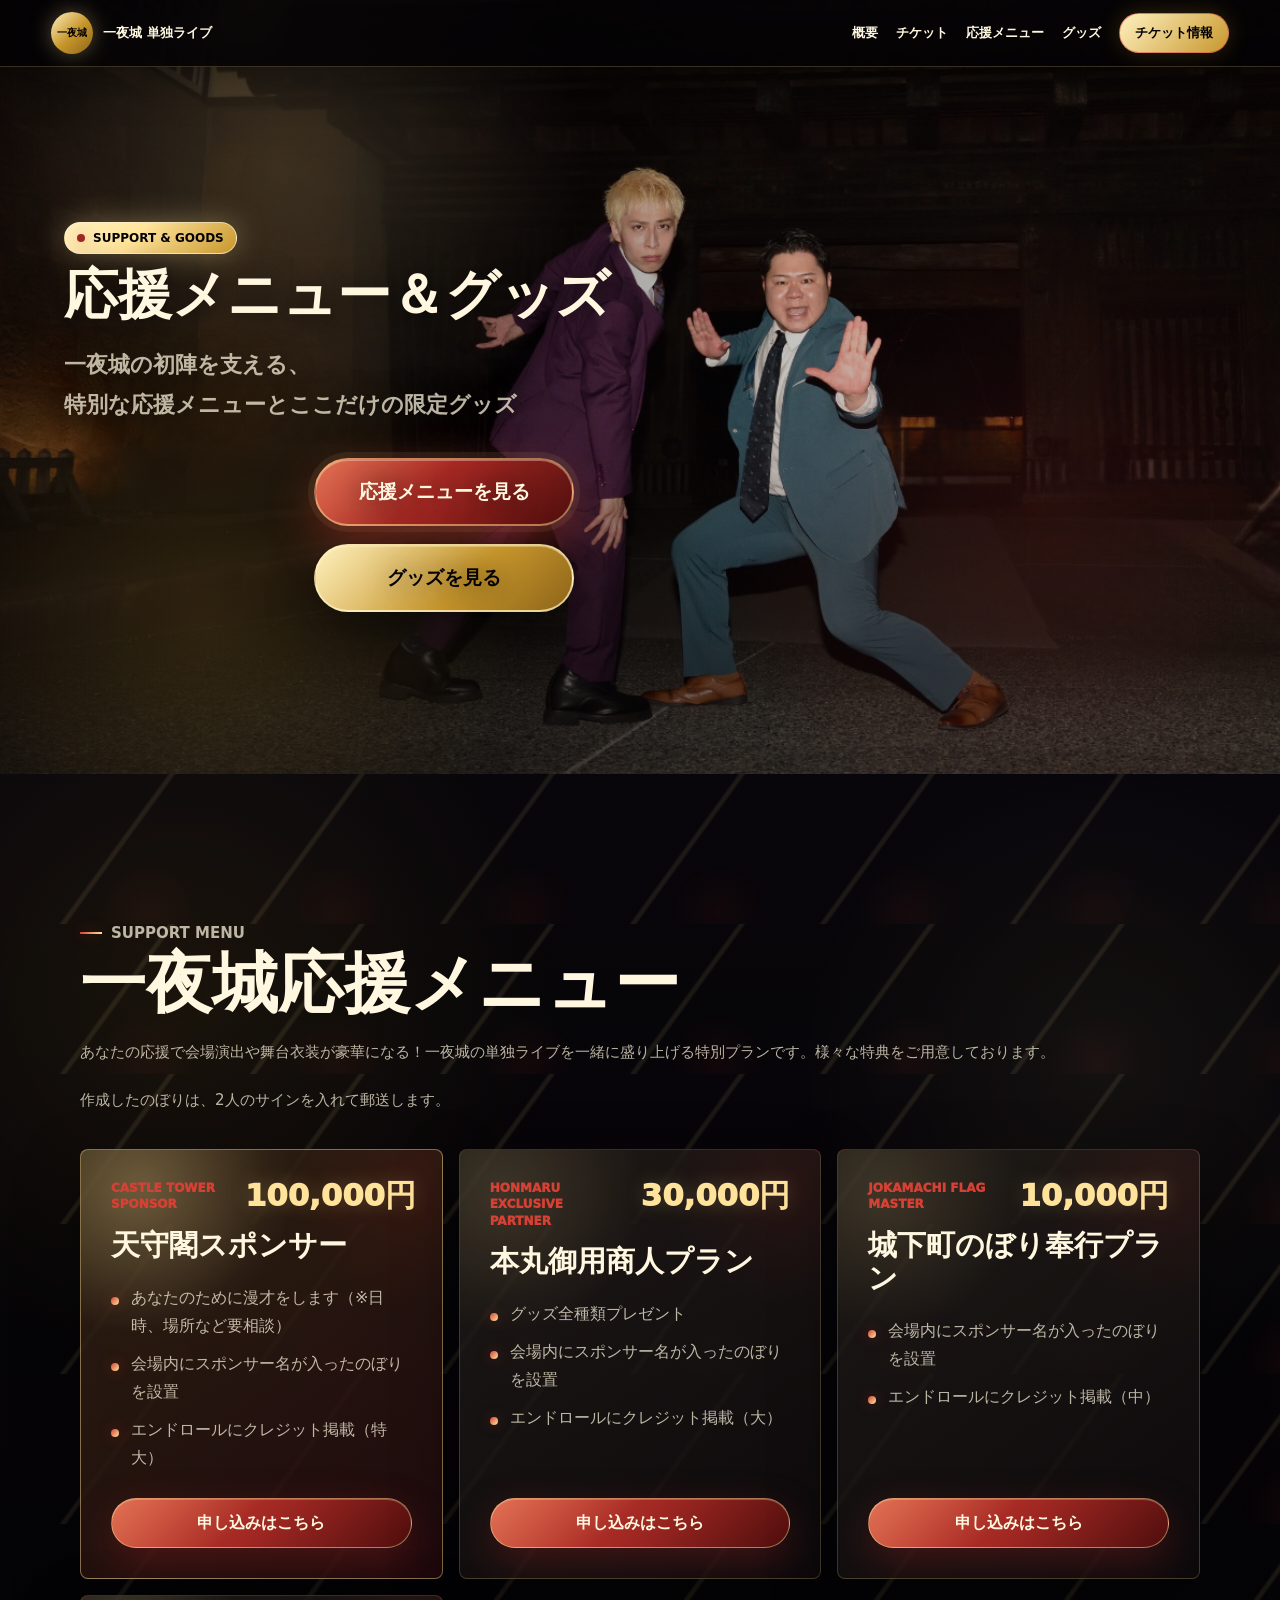
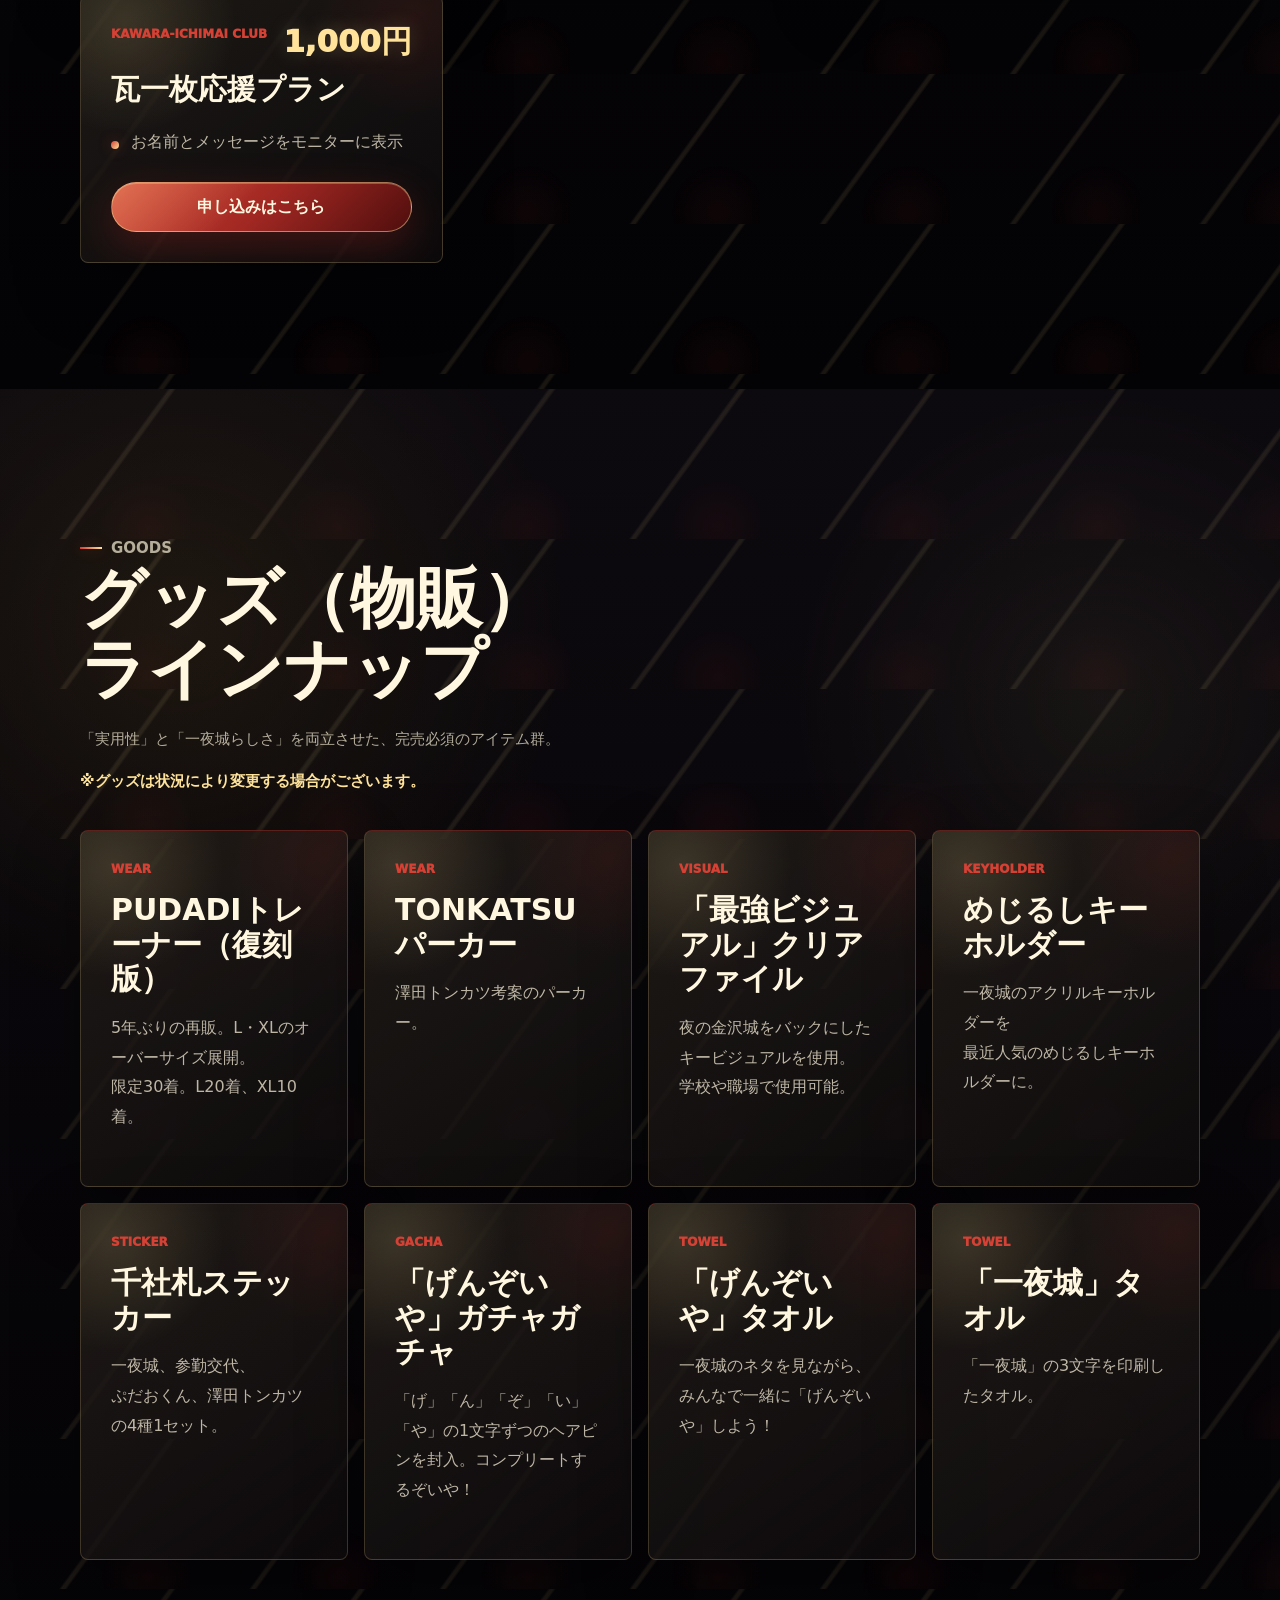
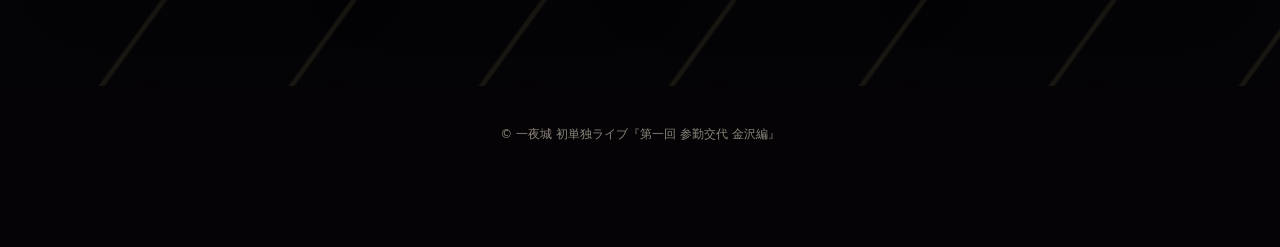
==== commit d553df74: "Add files via upload" ====
--- a/support-goods.html
+++ b/support-goods.html
@@ -57,6 +57,9 @@
             <p>
               あなたの応援で会場演出や舞台衣装が豪華になる！一夜城の単独ライブを一緒に盛り上げる特別プランです。様々な特典をご用意しております。
             </p>
+            <p>
+              作成したのぼりは、2人のサインを入れて郵送します。
+            </p>
           </div>
 
           <div class="support-plan-grid">
@@ -133,9 +136,6 @@
                 ※グッズは状況により変更する場合がございます。
               </p>
             </div>
-            <figure class="goods-heading-photo">
-              <img src="./goods-lineup-visual-current.png" alt="夜の金沢城を背景にポーズをとる一夜城の二人" />
-            </figure>
           </div>
 
           <div class="goods-grid">
--- a/style.css
+++ b/style.css
@@ -166,7 +166,7 @@
 
 .hero-image {
   z-index: -3;
-  background: url("./hero-firstview-latest.png") center center / cover;
+  background: url("./hero-firstview-final-current.jpg") center center / cover;
   background-repeat: no-repeat;
   background-color: var(--black);
 }
@@ -728,8 +728,8 @@
   background:
     radial-gradient(circle at 22% 22%, rgba(255, 227, 154, 0.16), transparent 26%),
     radial-gradient(circle at 82% 70%, rgba(159, 39, 34, 0.2), transparent 28%),
-    linear-gradient(90deg, rgba(3, 2, 4, 0.92) 0 32%, rgba(3, 2, 4, 0.58) 56%, rgba(3, 2, 4, 0.22) 100%),
-    linear-gradient(0deg, var(--black), transparent 44%),
+    linear-gradient(90deg, rgba(3, 2, 4, 0.5) 0 32%, rgba(3, 2, 4, 0.26) 56%, rgba(3, 2, 4, 0.08) 100%),
+    linear-gradient(0deg, rgba(3, 2, 4, 0.32), transparent 44%),
     url("./support-hero-background-final.png") center center / cover;
   background-repeat: no-repeat;
   background-color: var(--black);
@@ -739,7 +739,7 @@
   z-index: -2;
   background:
     radial-gradient(circle at 16% 80%, rgba(200, 151, 45, 0.18), transparent 26%),
-    linear-gradient(0deg, var(--black), transparent 42%);
+    linear-gradient(0deg, rgba(3, 2, 4, 0.34), transparent 42%);
 }
 
 .support-hero-content {
@@ -784,34 +784,6 @@
 
 .goods-heading-layout .section-heading {
   margin: 0;
-}
-
-.goods-heading-photo {
-  position: relative;
-  overflow: hidden;
-  margin: 0;
-  border: 1px solid var(--line-light);
-  border-radius: 8px;
-  background: rgba(8, 6, 10, 0.78);
-  box-shadow: var(--shadow);
-}
-
-.goods-heading-photo::after {
-  content: "";
-  position: absolute;
-  inset: 0;
-  pointer-events: none;
-  background:
-    linear-gradient(180deg, transparent 54%, rgba(3, 2, 4, 0.34)),
-    radial-gradient(circle at 20% 18%, rgba(255, 227, 154, 0.12), transparent 28%);
-}
-
-.goods-heading-photo img {
-  display: block;
-  width: 100%;
-  aspect-ratio: 4 / 5;
-  object-fit: cover;
-  object-position: center center;
 }
 
 .support-card,
@@ -1015,7 +987,9 @@
   }
 
   .hero-ticket-cta,
+  .hero-support-cta,
   .hero-overview-cta {
+    min-width: 260px;
     min-height: 64px;
     padding: 0 34px;
     border-width: 2px;
@@ -1032,10 +1006,32 @@
       inset 0 1px 0 rgba(255, 247, 223, 0.32);
   }
 
-  .hero-overview-cta {
+  .hero-support-cta {
     color: var(--black);
     background: linear-gradient(135deg, var(--gold-pale), var(--gold) 58%, var(--gold-deep));
     border-color: rgba(255, 241, 191, 0.74);
+  }
+
+  .hero-overview-cta {
+    color: var(--paper);
+    background:
+      linear-gradient(135deg, rgba(255, 227, 154, 0.24), transparent 44%),
+      linear-gradient(135deg, var(--red-bright), var(--red) 52%, var(--red-deep));
+    border-color: rgba(255, 227, 154, 0.52);
+    box-shadow:
+      0 18px 44px rgba(213, 65, 53, 0.36),
+      inset 0 1px 0 rgba(255, 247, 223, 0.26);
+  }
+
+  .access-map-cta {
+    min-height: 64px;
+    padding: 0 34px;
+    border-width: 2px;
+    font-size: 18px;
+    box-shadow:
+      0 18px 44px rgba(200, 151, 45, 0.32),
+      0 0 0 5px rgba(255, 227, 154, 0.08),
+      inset 0 1px 0 rgba(255, 247, 223, 0.36);
   }
 
   .two-column {
@@ -1102,10 +1098,6 @@
 
   .support-card-ruler {
     grid-column: span 2;
-  }
-
-  .goods-heading-layout {
-    grid-template-columns: minmax(0, 1fr) minmax(300px, 390px);
   }
 
   .goods-grid {
@@ -1191,9 +1183,29 @@
   }
 
   .hero-image {
-    background: url("./hero-firstview-mobile-latest.png") center top / contain;
+    background: url("./hero-firstview-mobile-final2.png") center top / contain;
     background-repeat: no-repeat;
     background-color: var(--black);
+  }
+
+  .hero-support-cta {
+    color: var(--black);
+    background: linear-gradient(135deg, var(--gold-pale), var(--gold) 58%, var(--gold-deep));
+    border-color: rgba(255, 241, 191, 0.74);
+    box-shadow:
+      0 16px 38px rgba(200, 151, 45, 0.32),
+      inset 0 1px 0 rgba(255, 247, 223, 0.32);
+  }
+
+  .hero-overview-cta {
+    color: var(--paper);
+    background:
+      linear-gradient(135deg, rgba(255, 227, 154, 0.24), transparent 44%),
+      linear-gradient(135deg, var(--red-bright), var(--red) 52%, var(--red-deep));
+    border-color: rgba(255, 227, 154, 0.52);
+    box-shadow:
+      0 16px 38px rgba(213, 65, 53, 0.34),
+      inset 0 1px 0 rgba(255, 247, 223, 0.26);
   }
 
   .hero-content {
@@ -1249,7 +1261,7 @@
     background:
       radial-gradient(circle at 22% 22%, rgba(255, 227, 154, 0.16), transparent 26%),
       radial-gradient(circle at 82% 70%, rgba(159, 39, 34, 0.2), transparent 28%),
-      linear-gradient(180deg, rgba(3, 2, 4, 0.96), rgba(3, 2, 4, 0.86) 58%, rgba(3, 2, 4, 0.98) 100%);
+      linear-gradient(180deg, rgba(3, 2, 4, 0.54), rgba(3, 2, 4, 0.42) 58%, rgba(3, 2, 4, 0.62) 100%);
     background-color: var(--black);
   }
 
@@ -1277,7 +1289,7 @@
     inset: 0;
     pointer-events: none;
     background:
-      linear-gradient(180deg, transparent 62%, rgba(3, 2, 4, 0.32)),
+      linear-gradient(180deg, transparent 62%, rgba(3, 2, 4, 0.12)),
       radial-gradient(circle at 18% 16%, rgba(255, 227, 154, 0.12), transparent 26%);
   }
 
@@ -1287,11 +1299,6 @@
     aspect-ratio: 16 / 9;
     object-fit: cover;
     object-position: center center;
-  }
-
-  .goods-heading-photo img {
-    aspect-ratio: 16 / 11;
-    object-position: center 46%;
   }
 
   .card-topline {
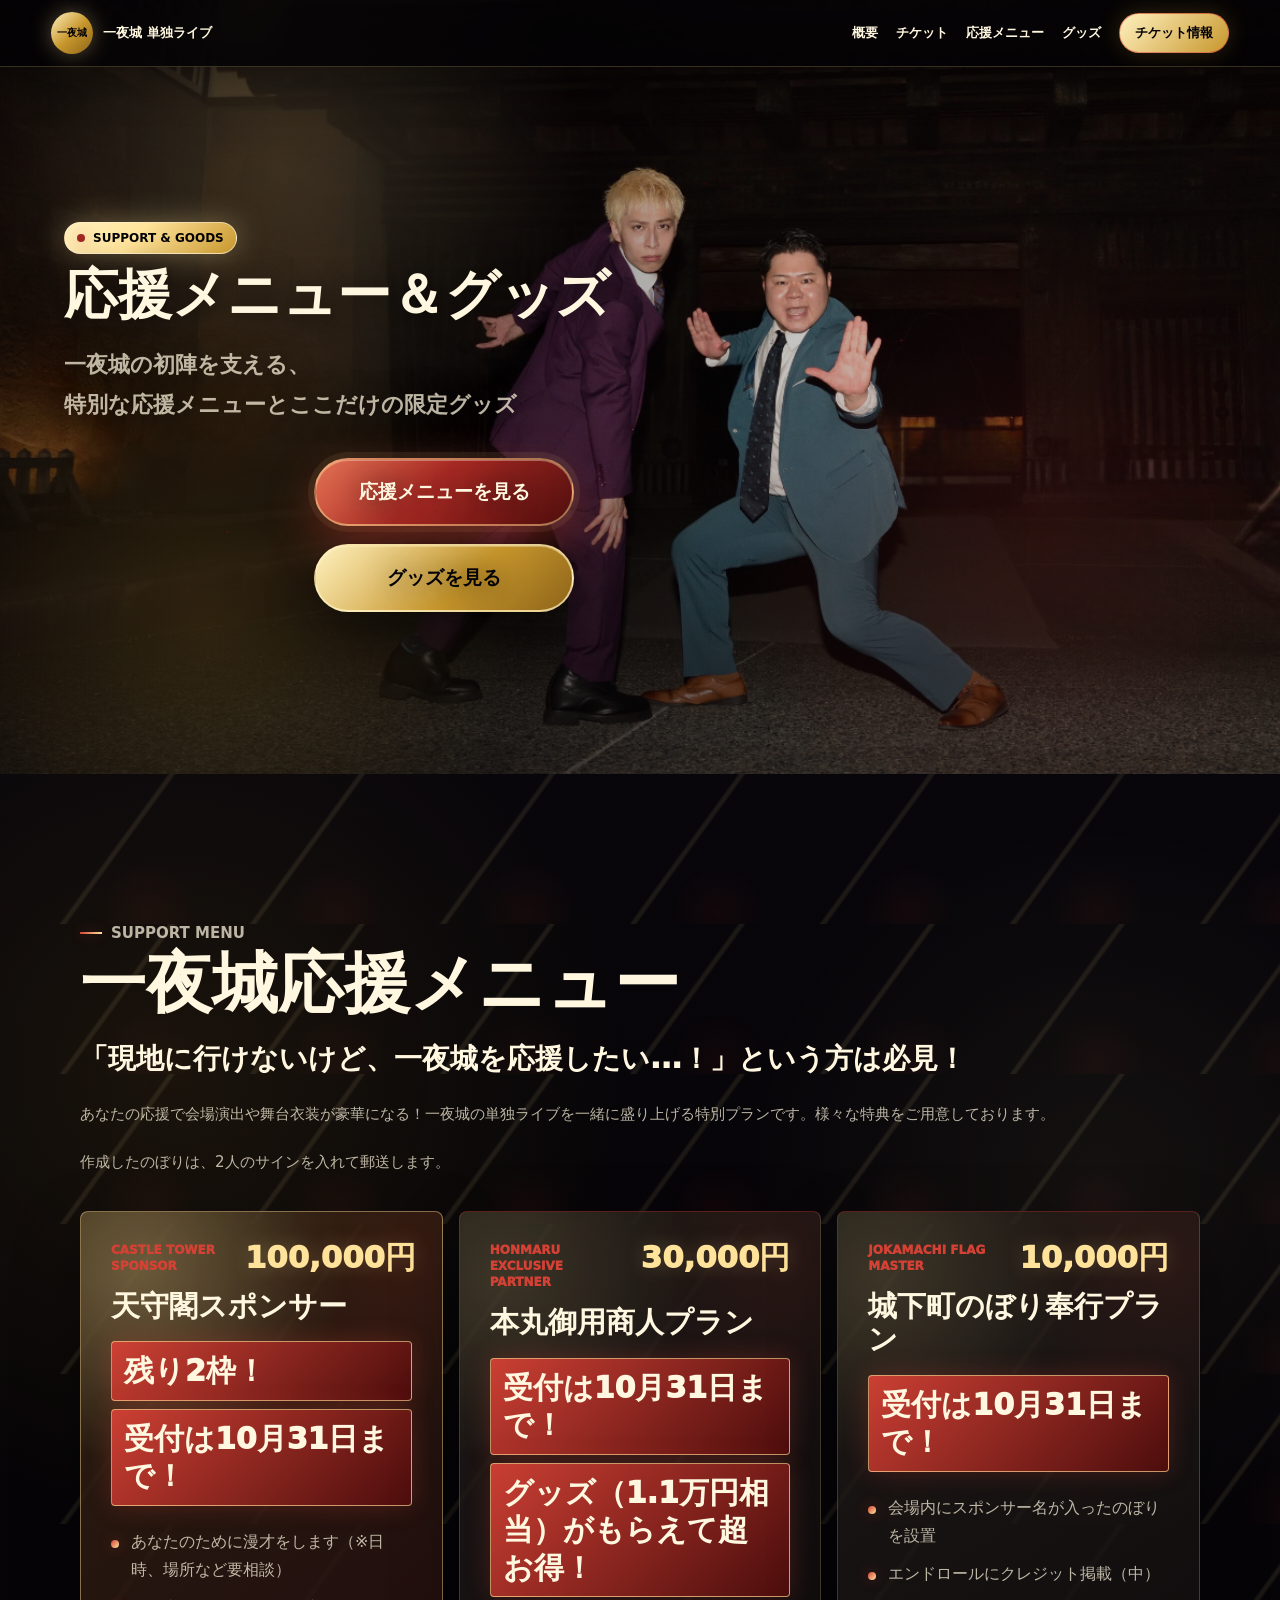
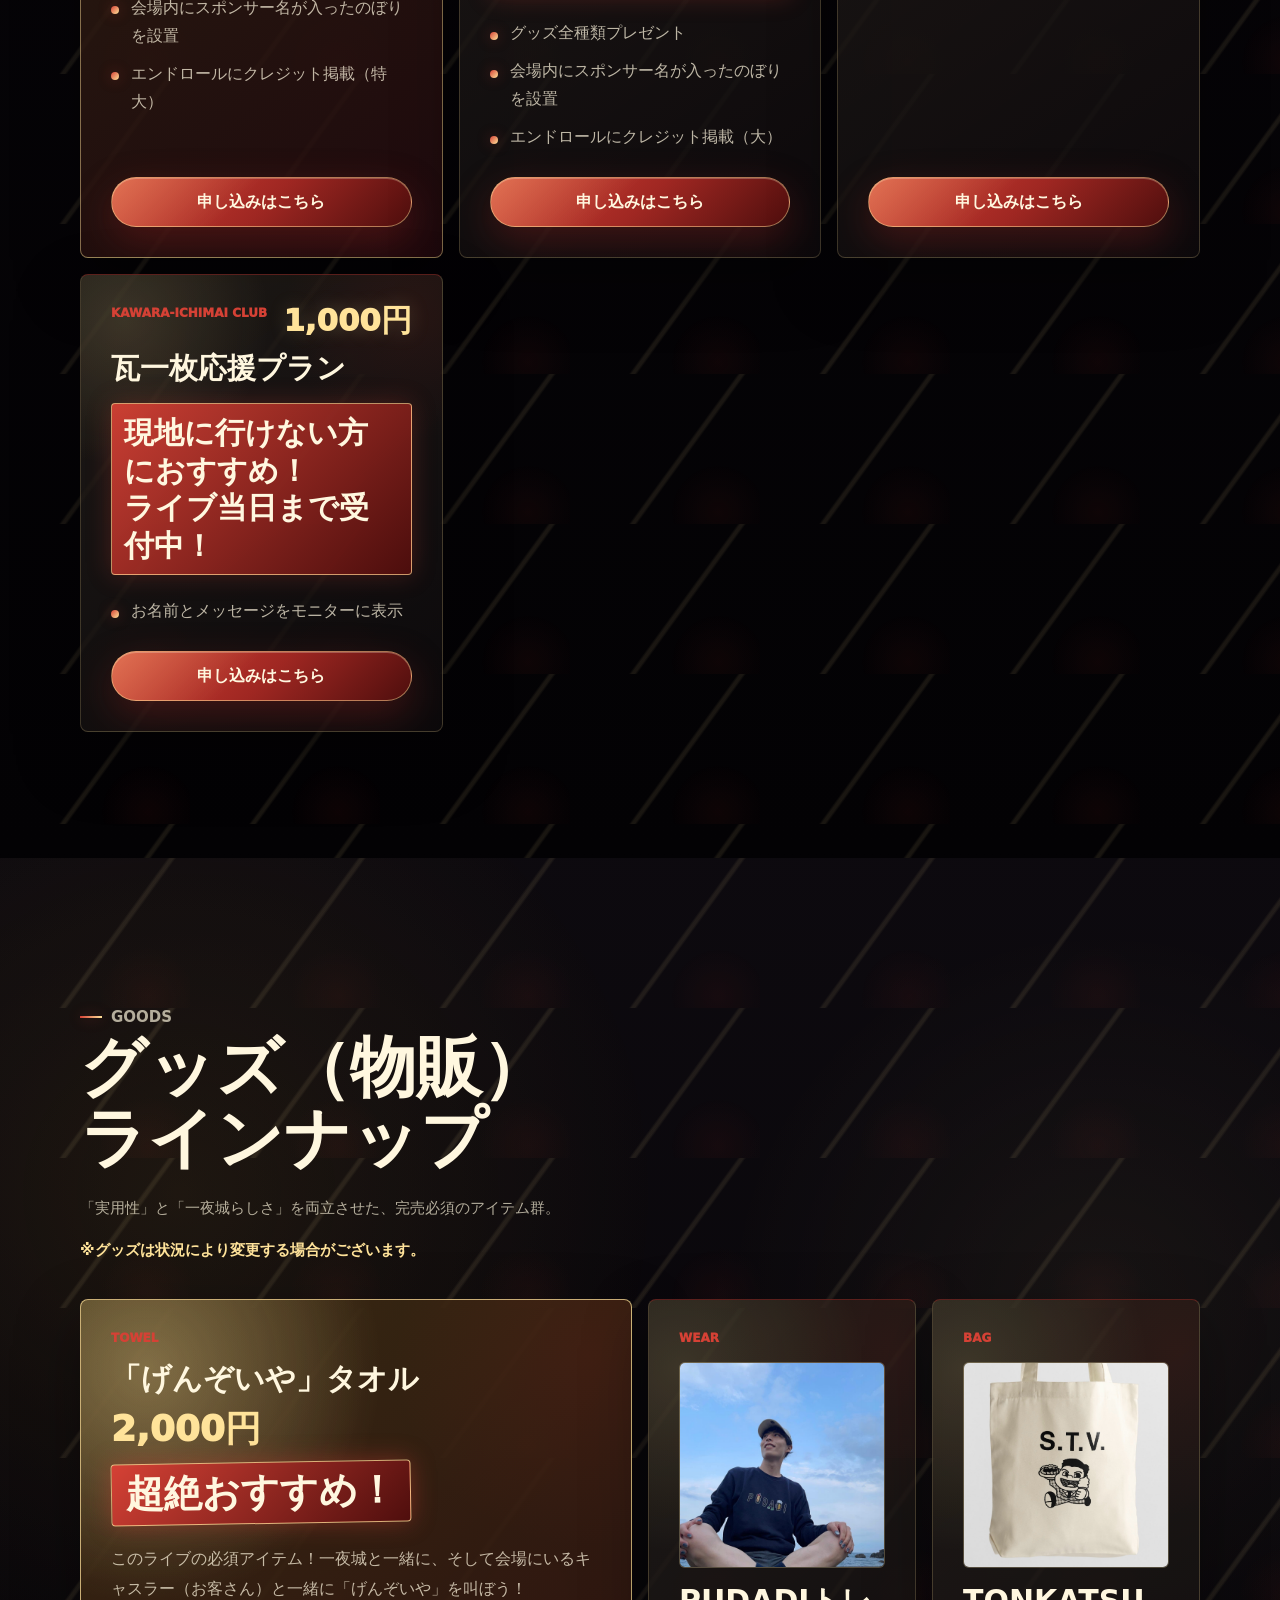
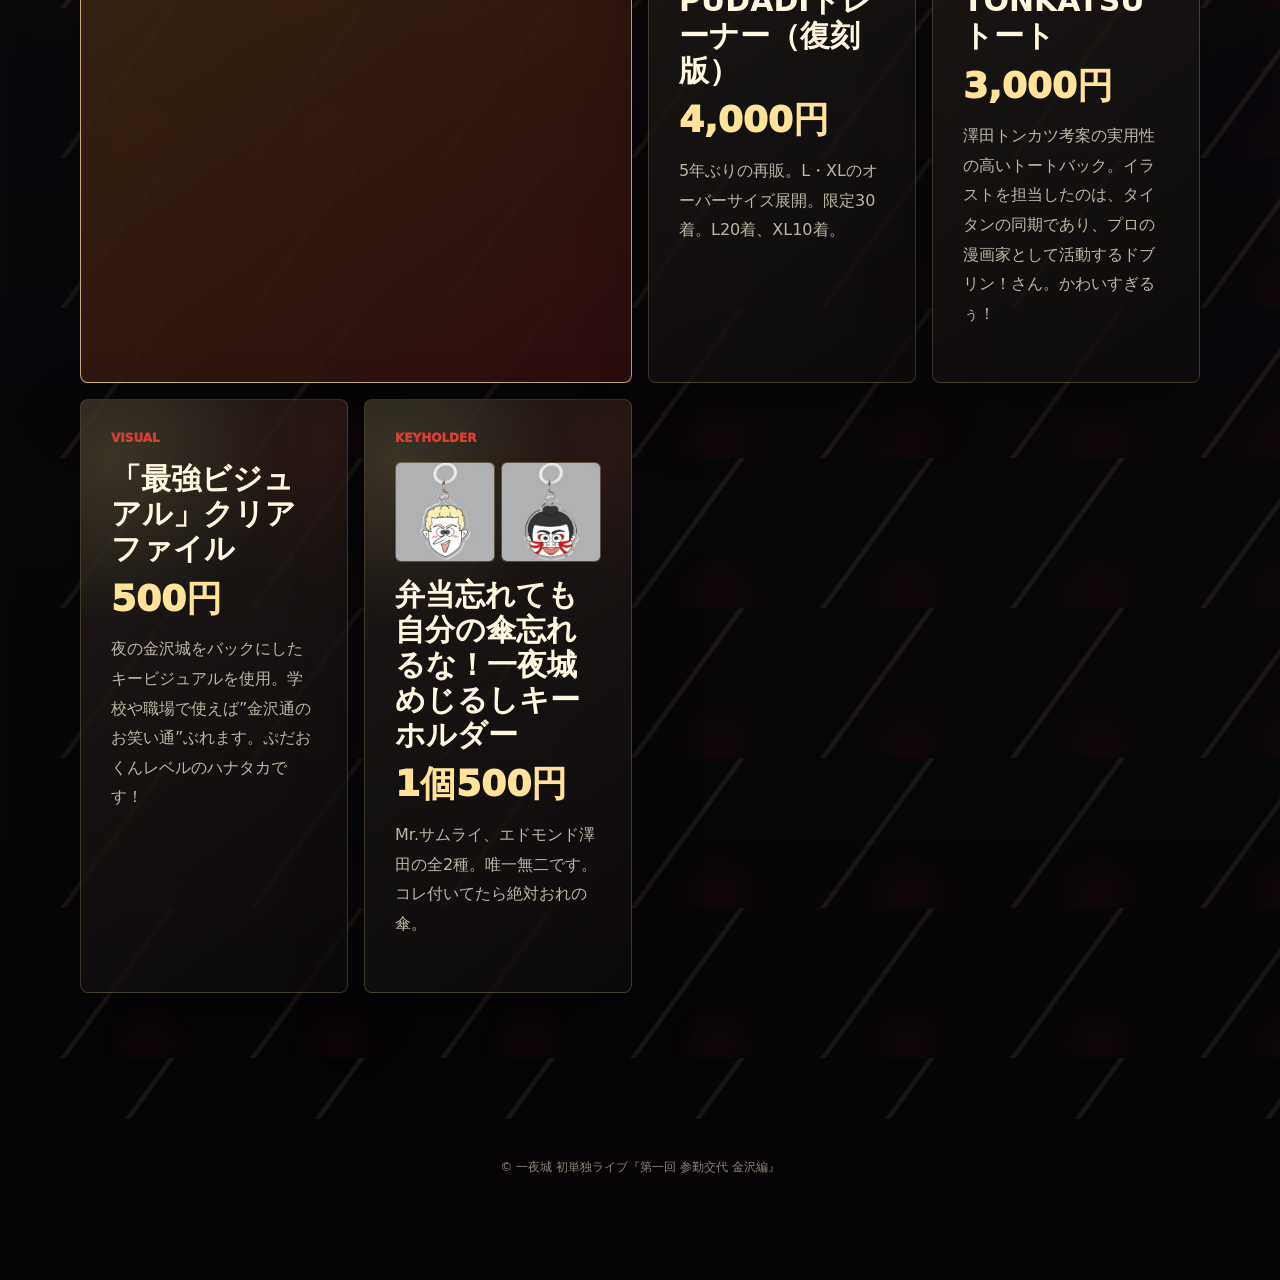
==== commit 5fb605ac: "Add files via upload 一夜城LP 修正依頼分を反映 2026-10-15" ====
--- a/support-goods.html
+++ b/support-goods.html
@@ -9,7 +9,7 @@
     />
     <title>応援メニュー＆グッズ | 一夜城 初単独ライブ</title>
     <link rel="preload" href="./support-hero-background-final.png" as="image" />
-    <link rel="stylesheet" href="./style.css?v=support-plan-title-visible-20260629" />
+    <link rel="stylesheet" href="./style.css?v=revision-20261014" />
   </head>
   <body class="support-page">
     <div class="gold-particles" aria-hidden="true"></div>
@@ -54,6 +54,9 @@
           <div class="section-heading reveal">
             <p class="section-kicker">Support Menu</p>
             <h2>一夜城応援メニュー</h2>
+            <p class="support-intro-emphasis">
+              「現地に行けないけど、一夜城を応援したい...！」という方は必見！
+            </p>
             <p>
               あなたの応援で会場演出や舞台衣装が豪華になる！一夜城の単独ライブを一緒に盛り上げる特別プランです。様々な特典をご用意しております。
             </p>
@@ -69,6 +72,10 @@
                 <p class="support-price">100,000円</p>
               </div>
               <h3>天守閣スポンサー</h3>
+              <div class="plan-alerts">
+                <p>残り2枠！</p>
+                <p>受付は10月31日まで！</p>
+              </div>
               <ul class="benefit-list">
                 <li>あなたのために漫才をします（※日時、場所など要相談）</li>
                 <li>会場内にスポンサー名が入ったのぼりを設置</li>
@@ -84,6 +91,10 @@
                 <p class="support-price">30,000円</p>
               </div>
               <h3>本丸御用商人プラン</h3>
+              <div class="plan-alerts">
+                <p>受付は10月31日まで！</p>
+                <p>グッズ（1.1万円相当）がもらえて超お得！</p>
+              </div>
               <ul class="benefit-list">
                 <li>グッズ全種類プレゼント</li>
                 <li>会場内にスポンサー名が入ったのぼりを設置</li>
@@ -99,6 +110,9 @@
                 <p class="support-price">10,000円</p>
               </div>
               <h3>城下町のぼり奉行プラン</h3>
+              <div class="plan-alerts">
+                <p>受付は10月31日まで！</p>
+              </div>
               <ul class="benefit-list">
                 <li>会場内にスポンサー名が入ったのぼりを設置</li>
                 <li>エンドロールにクレジット掲載（中）</li>
@@ -113,6 +127,9 @@
                 <p class="support-price">1,000円</p>
               </div>
               <h3>瓦一枚応援プラン</h3>
+              <div class="plan-alerts">
+                <p>現地に行けない方におすすめ！<br />ライブ当日まで受付中！</p>
+              </div>
               <ul class="benefit-list">
                 <li>お名前とメッセージをモニターに表示</li>
               </ul>
@@ -139,64 +156,46 @@
           </div>
 
           <div class="goods-grid">
+            <article class="goods-card goods-card-featured reveal">
+              <span class="ticket-label">TOWEL</span>
+              <h3>「げんぞいや」タオル</h3>
+              <p class="goods-price">2,000円</p>
+              <p class="attention-badge">超絶おすすめ！</p>
+              <p>このライブの必須アイテム！一夜城と一緒に、そして会場にいるキャスラー（お客さん）と一緒に「げんぞいや」を叫ぼう！</p>
+            </article>
+
             <article class="goods-card reveal">
               <span class="ticket-label">WEAR</span>
+              <figure class="goods-photo"><img src="./goods-pudadi-trainer.jpg" alt="PUDADIトレーナー（復刻版）の着用イメージ" /></figure>
               <h3>PUDADIトレーナー（復刻版）</h3>
-              <p>
-                5年ぶりの再販。L・XLのオーバーサイズ展開。<br />
-                限定30着。L20着、XL10着。
-              </p>
-            </article>
-
-            <article class="goods-card reveal">
-              <span class="ticket-label">WEAR</span>
-              <h3>TONKATSUパーカー</h3>
-              <p>澤田トンカツ考案のパーカー。</p>
+              <p class="goods-price">4,000円</p>
+              <p>5年ぶりの再販。L・XLのオーバーサイズ展開。限定30着。L20着、XL10着。</p>
+            </article>
+
+            <article class="goods-card reveal">
+              <span class="ticket-label">BAG</span>
+              <figure class="goods-photo"><img src="./goods-tonkatsu-tote.jpg" alt="TONKATSUトート" /></figure>
+              <h3>TONKATSUトート</h3>
+              <p class="goods-price">3,000円</p>
+              <p>澤田トンカツ考案の実用性の高いトートバック。イラストを担当したのは、タイタンの同期であり、プロの漫画家として活動するドブリン！さん。かわいすぎるぅ！</p>
             </article>
 
             <article class="goods-card reveal">
               <span class="ticket-label">VISUAL</span>
               <h3>「最強ビジュアル」クリアファイル</h3>
-              <p>
-                夜の金沢城をバックにしたキービジュアルを使用。<br />
-                学校や職場で使用可能。
-              </p>
+              <p class="goods-price">500円</p>
+              <p>夜の金沢城をバックにしたキービジュアルを使用。学校や職場で使えば”金沢通のお笑い通”ぶれます。ぷだおくんレベルのハナタカです！</p>
             </article>
 
             <article class="goods-card reveal">
               <span class="ticket-label">KEYHOLDER</span>
-              <h3>めじるしキーホルダー</h3>
-              <p>
-                一夜城のアクリルキーホルダーを<br />
-                最近人気のめじるしキーホルダーに。
-              </p>
-            </article>
-
-            <article class="goods-card reveal">
-              <span class="ticket-label">STICKER</span>
-              <h3>千社札ステッカー</h3>
-              <p>
-                一夜城、参勤交代、<br />
-                ぷだおくん、澤田トンカツの4種1セット。
-              </p>
-            </article>
-
-            <article class="goods-card reveal">
-              <span class="ticket-label">GACHA</span>
-              <h3>「げんぞいや」ガチャガチャ</h3>
-              <p>「げ」「ん」「ぞ」「い」「や」の1文字ずつのヘアピンを封入。コンプリートするぞいや！</p>
-            </article>
-
-            <article class="goods-card reveal">
-              <span class="ticket-label">TOWEL</span>
-              <h3>「げんぞいや」タオル</h3>
-              <p>一夜城のネタを見ながら、みんなで一緒に「げんぞいや」しよう！</p>
-            </article>
-
-            <article class="goods-card reveal">
-              <span class="ticket-label">TOWEL</span>
-              <h3>「一夜城」タオル</h3>
-              <p>「一夜城」の3文字を印刷したタオル。</p>
+              <div class="goods-photo-pair">
+                <figure class="goods-photo"><img src="./goods-keyholder-pudao.jpg" alt="Mr.サムライのめじるしキーホルダー" /></figure>
+                <figure class="goods-photo"><img src="./goods-keyholder-sawada.jpg" alt="エドモンド澤田のめじるしキーホルダー" /></figure>
+              </div>
+              <h3>弁当忘れても自分の傘忘れるな！一夜城めじるしキーホルダー</h3>
+              <p class="goods-price">1個500円</p>
+              <p>Mr.サムライ、エドモンド澤田の全2種。唯一無二です。コレ付いてたら絶対おれの傘。</p>
             </article>
           </div>
         </div>
--- a/style.css
+++ b/style.css
@@ -516,6 +516,26 @@
   line-height: 1.8;
 }
 
+.attention-badge,
+.plan-alerts p,
+.support-intro-emphasis {
+  color: var(--paper) !important;
+  font-weight: 950;
+}
+
+.attention-badge {
+  width: fit-content;
+  margin: 14px 0 4px !important;
+  padding: 9px 14px;
+  background: linear-gradient(135deg, var(--red-bright), var(--red-deep));
+  border: 1px solid rgba(255, 227, 154, 0.74);
+  border-radius: 4px;
+  box-shadow: 0 0 24px rgba(213, 65, 53, 0.4);
+  font-size: clamp(24px, 4vw, 38px);
+  line-height: 1.1 !important;
+  transform: rotate(-1deg);
+}
+
 .benefit-heading {
   margin: 18px 0 0 !important;
   color: var(--paper) !important;
@@ -597,6 +617,28 @@
 
 .text-link + .text-link {
   margin-top: 12px;
+}
+
+.inline-link {
+  color: var(--gold-bright);
+  text-decoration: underline;
+  text-underline-offset: 3px;
+}
+
+.documentary-callout {
+  margin-top: 22px;
+  padding: 18px;
+  border-left: 4px solid var(--red-bright);
+  background: rgba(255, 227, 154, 0.08);
+}
+
+.documentary-callout p {
+  margin: 0;
+  color: var(--gold-bright);
+}
+
+.documentary-callout .text-link {
+  margin-top: 10px;
 }
 
 .access-section {
@@ -861,6 +903,28 @@
   line-height: 1.16;
 }
 
+.support-intro-emphasis {
+  font-size: clamp(19px, 3vw, 28px) !important;
+  line-height: 1.55 !important;
+}
+
+.plan-alerts {
+  display: grid;
+  gap: 8px;
+  margin-top: 18px;
+}
+
+.plan-alerts p {
+  margin: 0;
+  padding: 10px 12px;
+  background: linear-gradient(135deg, rgba(213, 65, 53, 0.94), rgba(79, 14, 13, 0.96));
+  border: 1px solid rgba(255, 227, 154, 0.62);
+  border-radius: 4px;
+  font-size: clamp(20px, 3.3vw, 30px);
+  line-height: 1.25;
+  box-shadow: 0 0 24px rgba(213, 65, 53, 0.26);
+}
+
 .goods-card h3 {
   font-size: clamp(22px, 4vw, 30px);
 }
@@ -913,6 +977,43 @@
   margin: 16px 0 24px;
   color: var(--paper-muted);
   line-height: 1.85;
+}
+
+.goods-card-featured {
+  border-color: rgba(255, 227, 154, 0.74);
+  background:
+    radial-gradient(circle at 12% 10%, rgba(255, 227, 154, 0.28), transparent 30%),
+    linear-gradient(145deg, rgba(200, 151, 45, 0.24), rgba(159, 39, 34, 0.24)),
+    rgba(8, 6, 10, 0.88);
+}
+
+.goods-photo {
+  overflow: hidden;
+  margin: 16px 0 0;
+  border: 1px solid var(--line-light);
+  border-radius: 6px;
+  background: rgba(255, 255, 255, 0.08);
+}
+
+.goods-photo img {
+  display: block;
+  width: 100%;
+  aspect-ratio: 1 / 1;
+  object-fit: cover;
+}
+
+.goods-photo-pair {
+  display: grid;
+  grid-template-columns: repeat(2, minmax(0, 1fr));
+  gap: 6px;
+}
+
+.goods-price {
+  margin: 12px 0 0 !important;
+  color: var(--gold-bright) !important;
+  font-size: clamp(26px, 4vw, 36px);
+  font-weight: 950;
+  line-height: 1.1 !important;
 }
 
 .goods-card .text-link {
@@ -1102,6 +1203,10 @@
 
   .goods-grid {
     grid-template-columns: repeat(4, minmax(0, 1fr));
+  }
+
+  .goods-card-featured {
+    grid-column: span 2;
   }
 }
 
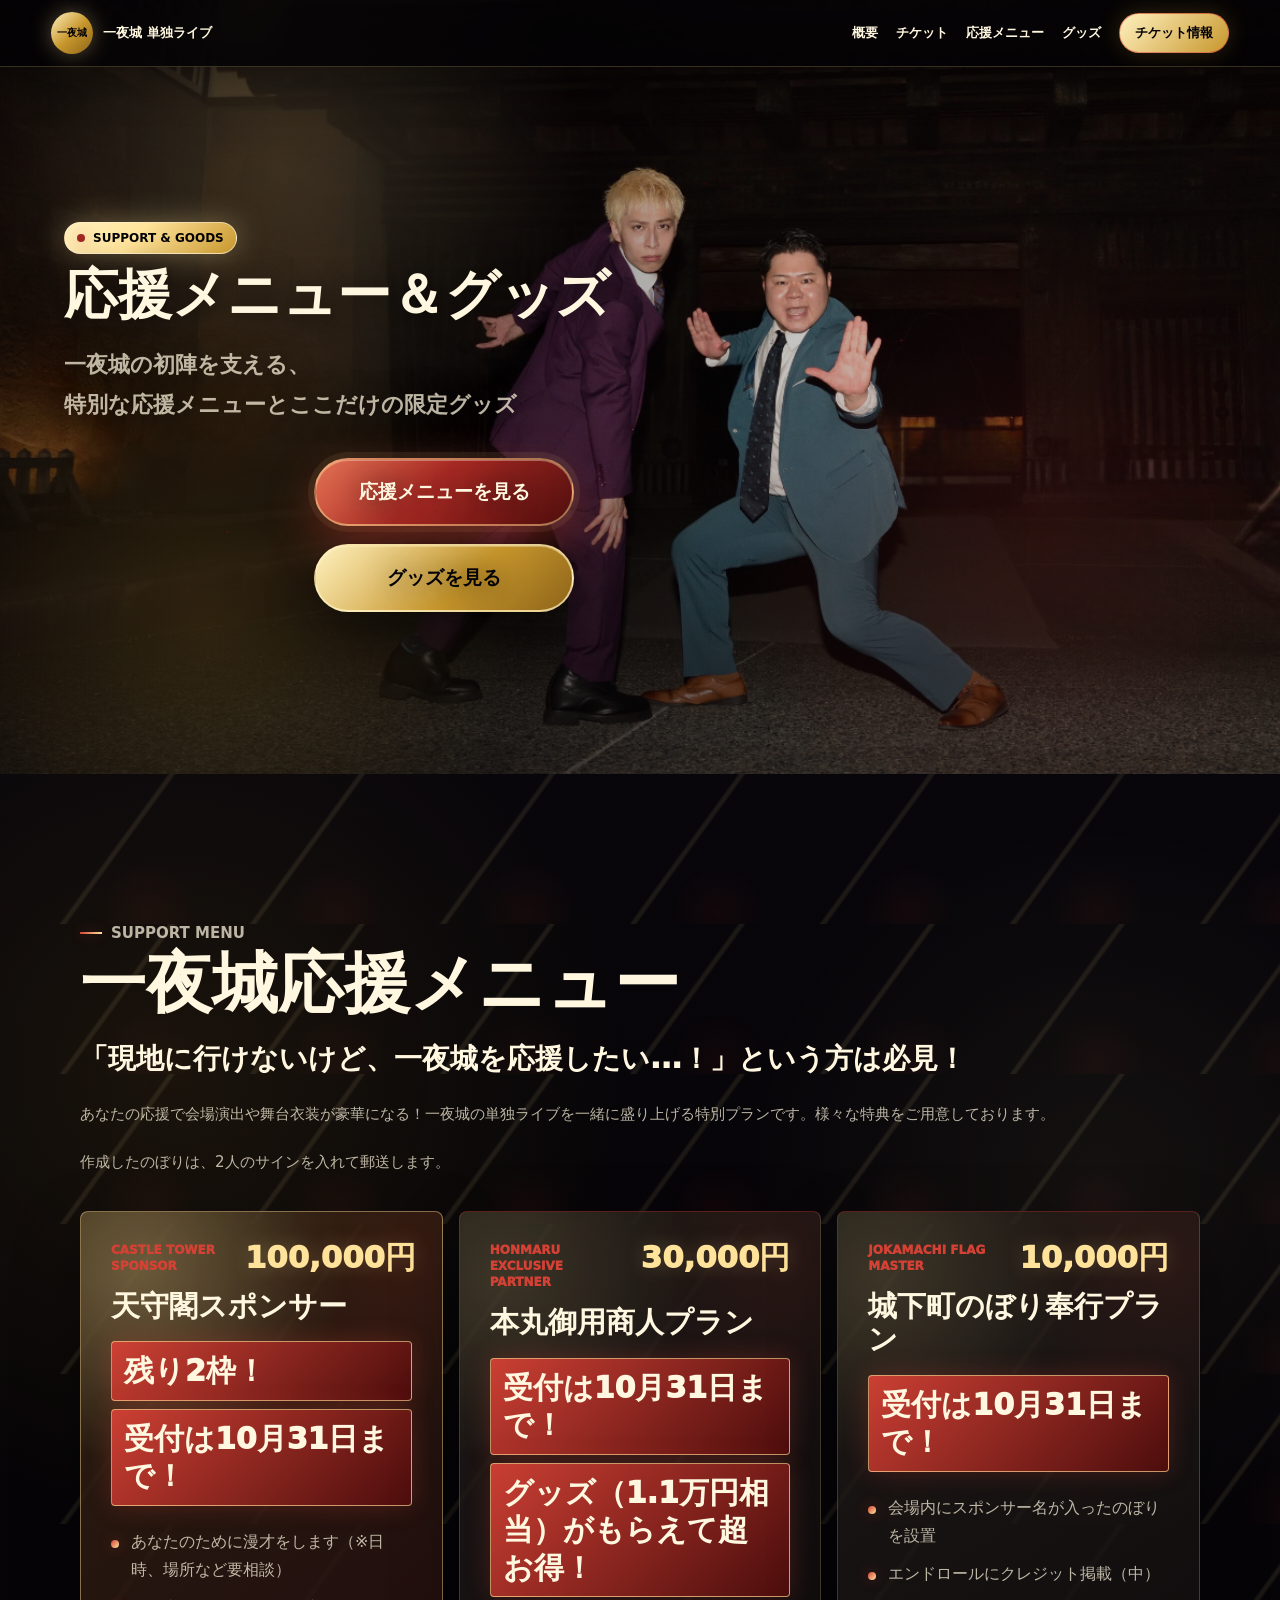
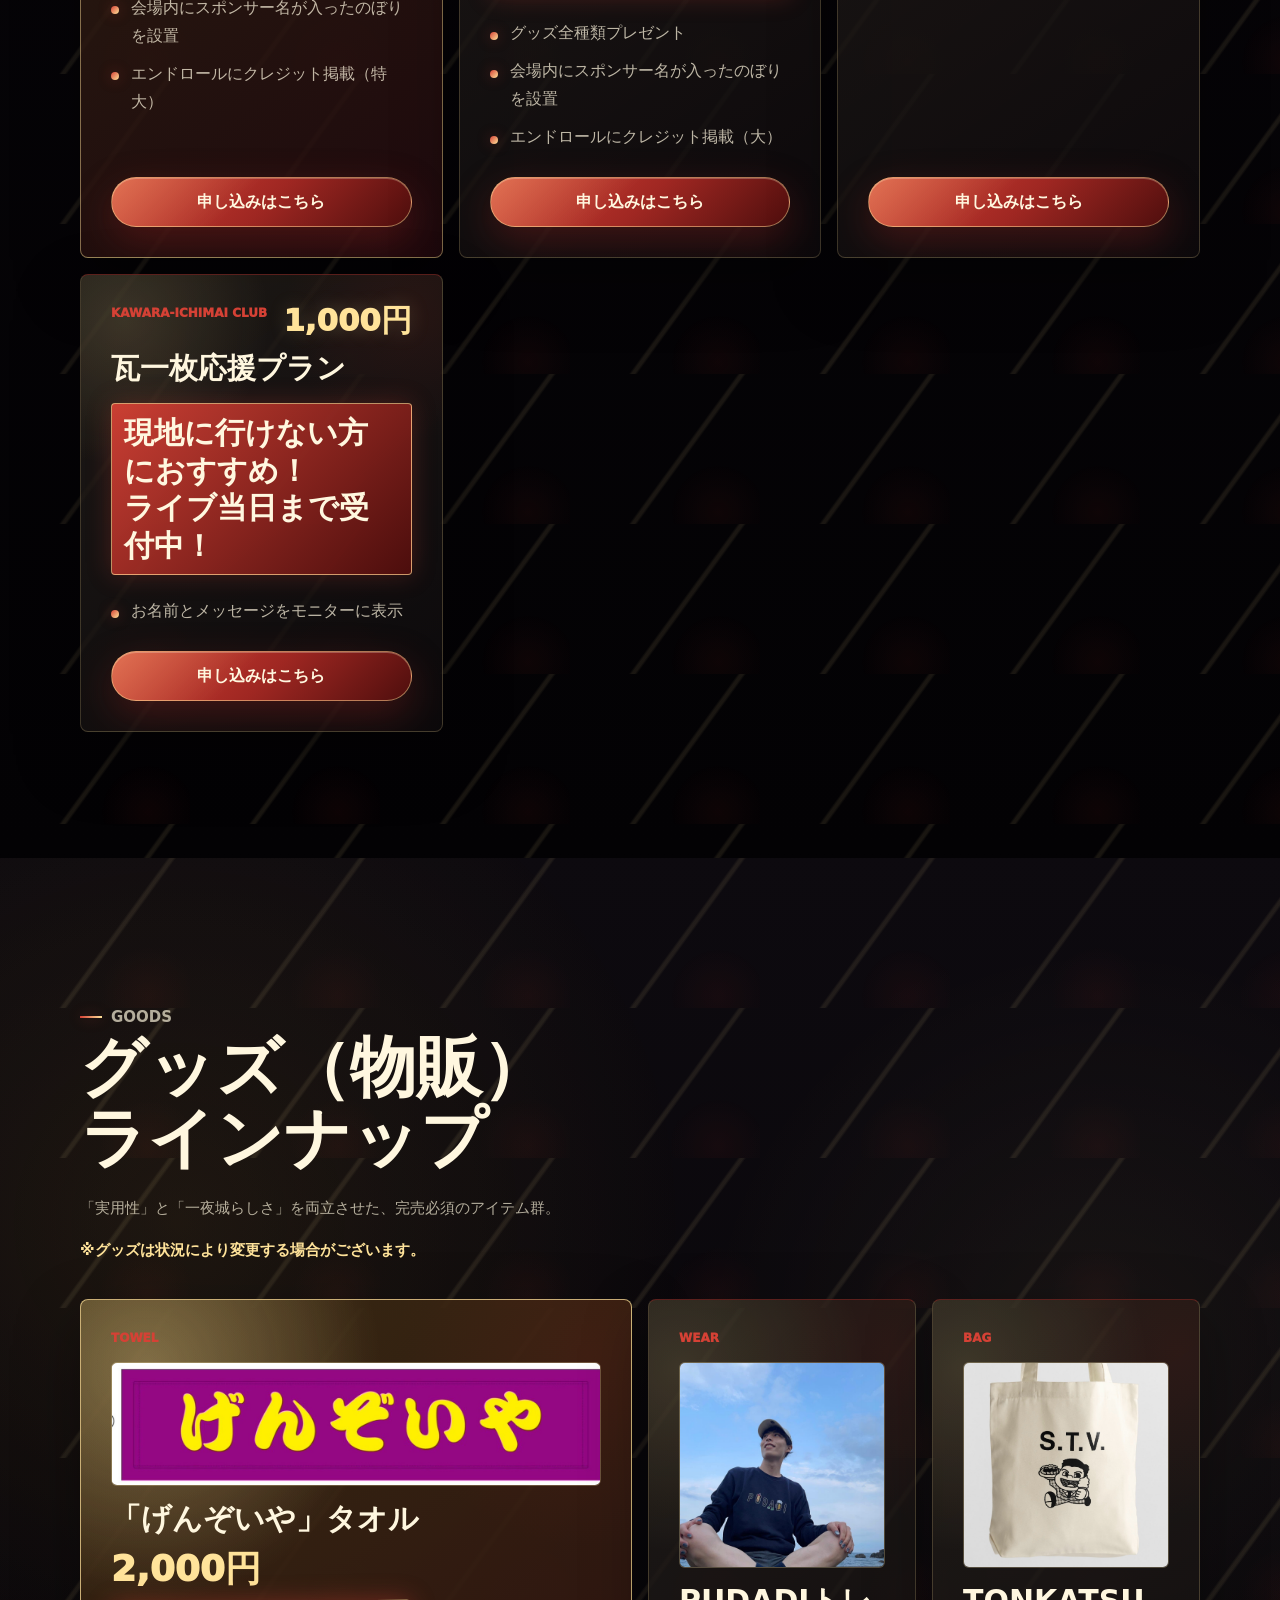
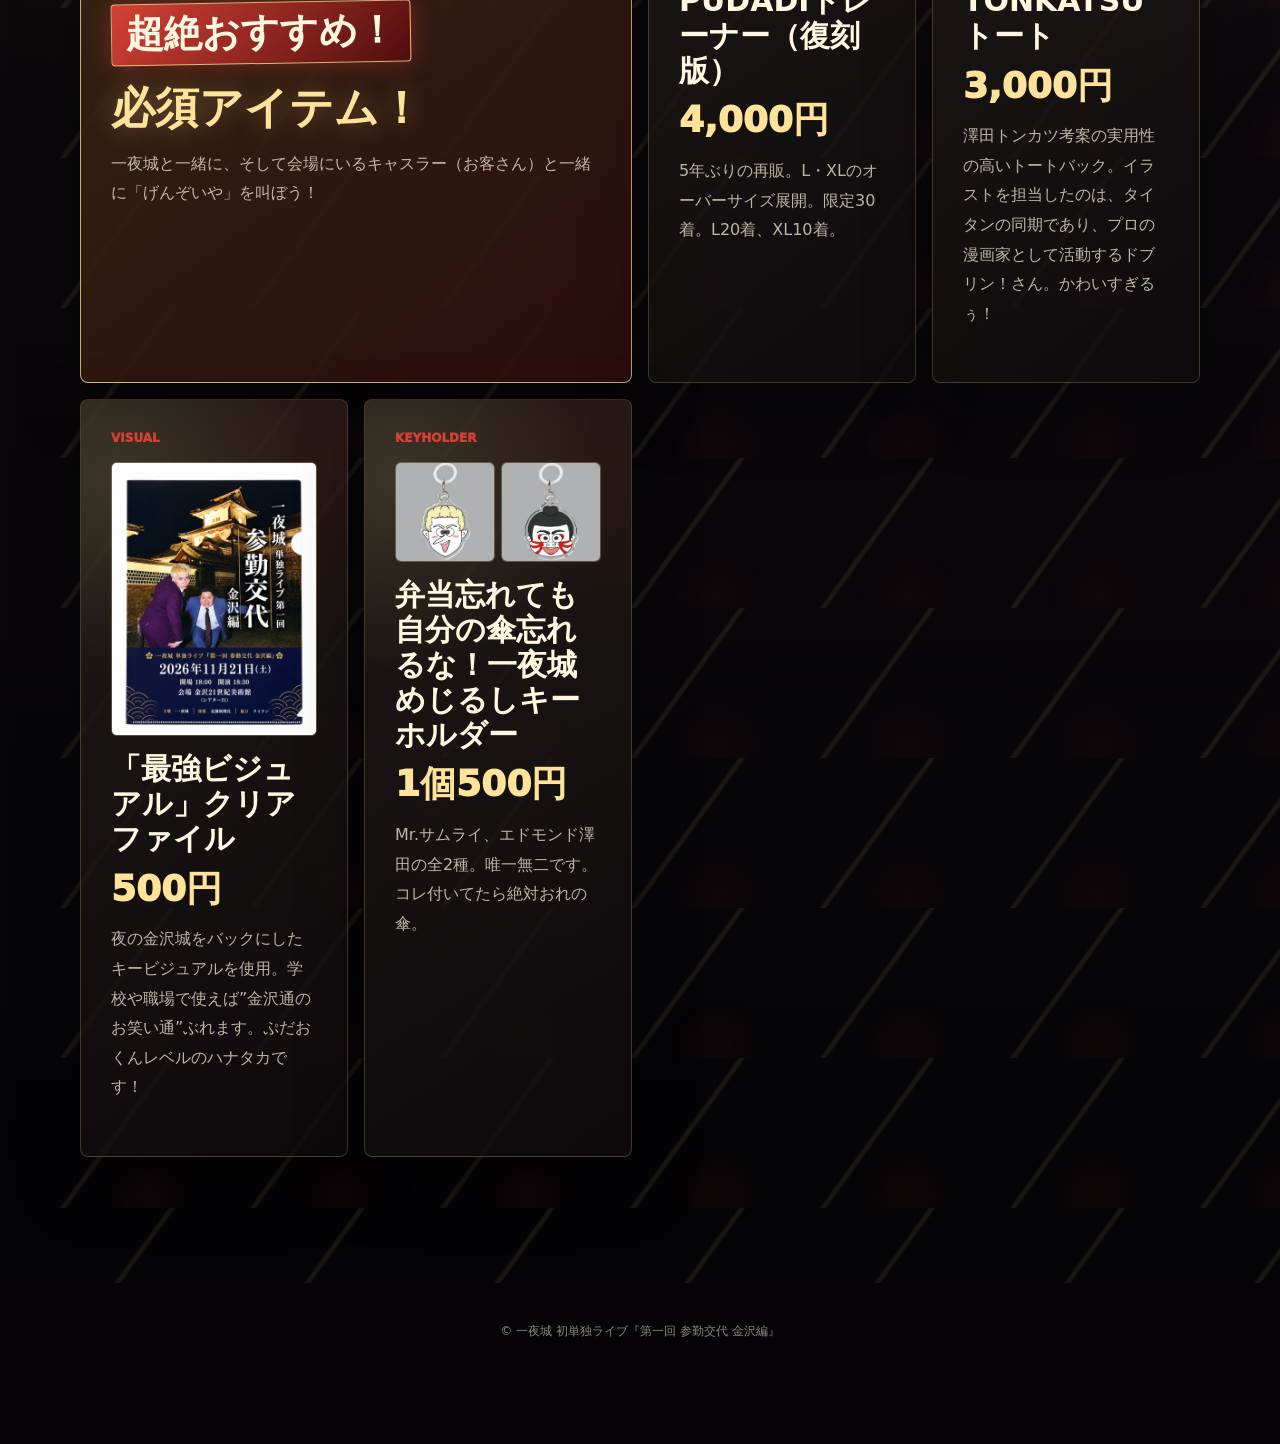
==== commit 6e5dc87a: "Add files via upload" ====
--- a/support-goods.html
+++ b/support-goods.html
@@ -158,10 +158,12 @@
           <div class="goods-grid">
             <article class="goods-card goods-card-featured reveal">
               <span class="ticket-label">TOWEL</span>
+              <figure class="goods-photo goods-photo-wide"><img src="./goods-genzoiya-towel.jpg" alt="紫地に黄色で「げんぞいや」と書かれたタオル" /></figure>
               <h3>「げんぞいや」タオル</h3>
               <p class="goods-price">2,000円</p>
               <p class="attention-badge">超絶おすすめ！</p>
-              <p>このライブの必須アイテム！一夜城と一緒に、そして会場にいるキャスラー（お客さん）と一緒に「げんぞいや」を叫ぼう！</p>
+              <p class="goods-essential">必須アイテム！</p>
+              <p>一夜城と一緒に、そして会場にいるキャスラー（お客さん）と一緒に「げんぞいや」を叫ぼう！</p>
             </article>
 
             <article class="goods-card reveal">
@@ -182,6 +184,7 @@
 
             <article class="goods-card reveal">
               <span class="ticket-label">VISUAL</span>
+              <figure class="goods-photo goods-photo-contain"><img src="./goods-clear-file.jpg" alt="「最強ビジュアル」クリアファイル" /></figure>
               <h3>「最強ビジュアル」クリアファイル</h3>
               <p class="goods-price">500円</p>
               <p>夜の金沢城をバックにしたキービジュアルを使用。学校や職場で使えば”金沢通のお笑い通”ぶれます。ぷだおくんレベルのハナタカです！</p>
--- a/style.css
+++ b/style.css
@@ -1002,6 +1002,28 @@
   object-fit: cover;
 }
 
+.goods-photo-contain img {
+  aspect-ratio: 3 / 4;
+  object-fit: contain;
+  background: #fff;
+}
+
+.goods-photo-wide img {
+  aspect-ratio: 4 / 1;
+  object-fit: contain;
+  background: #fff;
+}
+
+.goods-essential {
+  width: fit-content;
+  margin: 16px 0 0 !important;
+  color: var(--gold-bright) !important;
+  font-size: clamp(28px, 5vw, 44px);
+  font-weight: 950;
+  line-height: 1.1 !important;
+  text-shadow: 0 0 24px rgba(255, 227, 154, 0.34);
+}
+
 .goods-photo-pair {
   display: grid;
   grid-template-columns: repeat(2, minmax(0, 1fr));
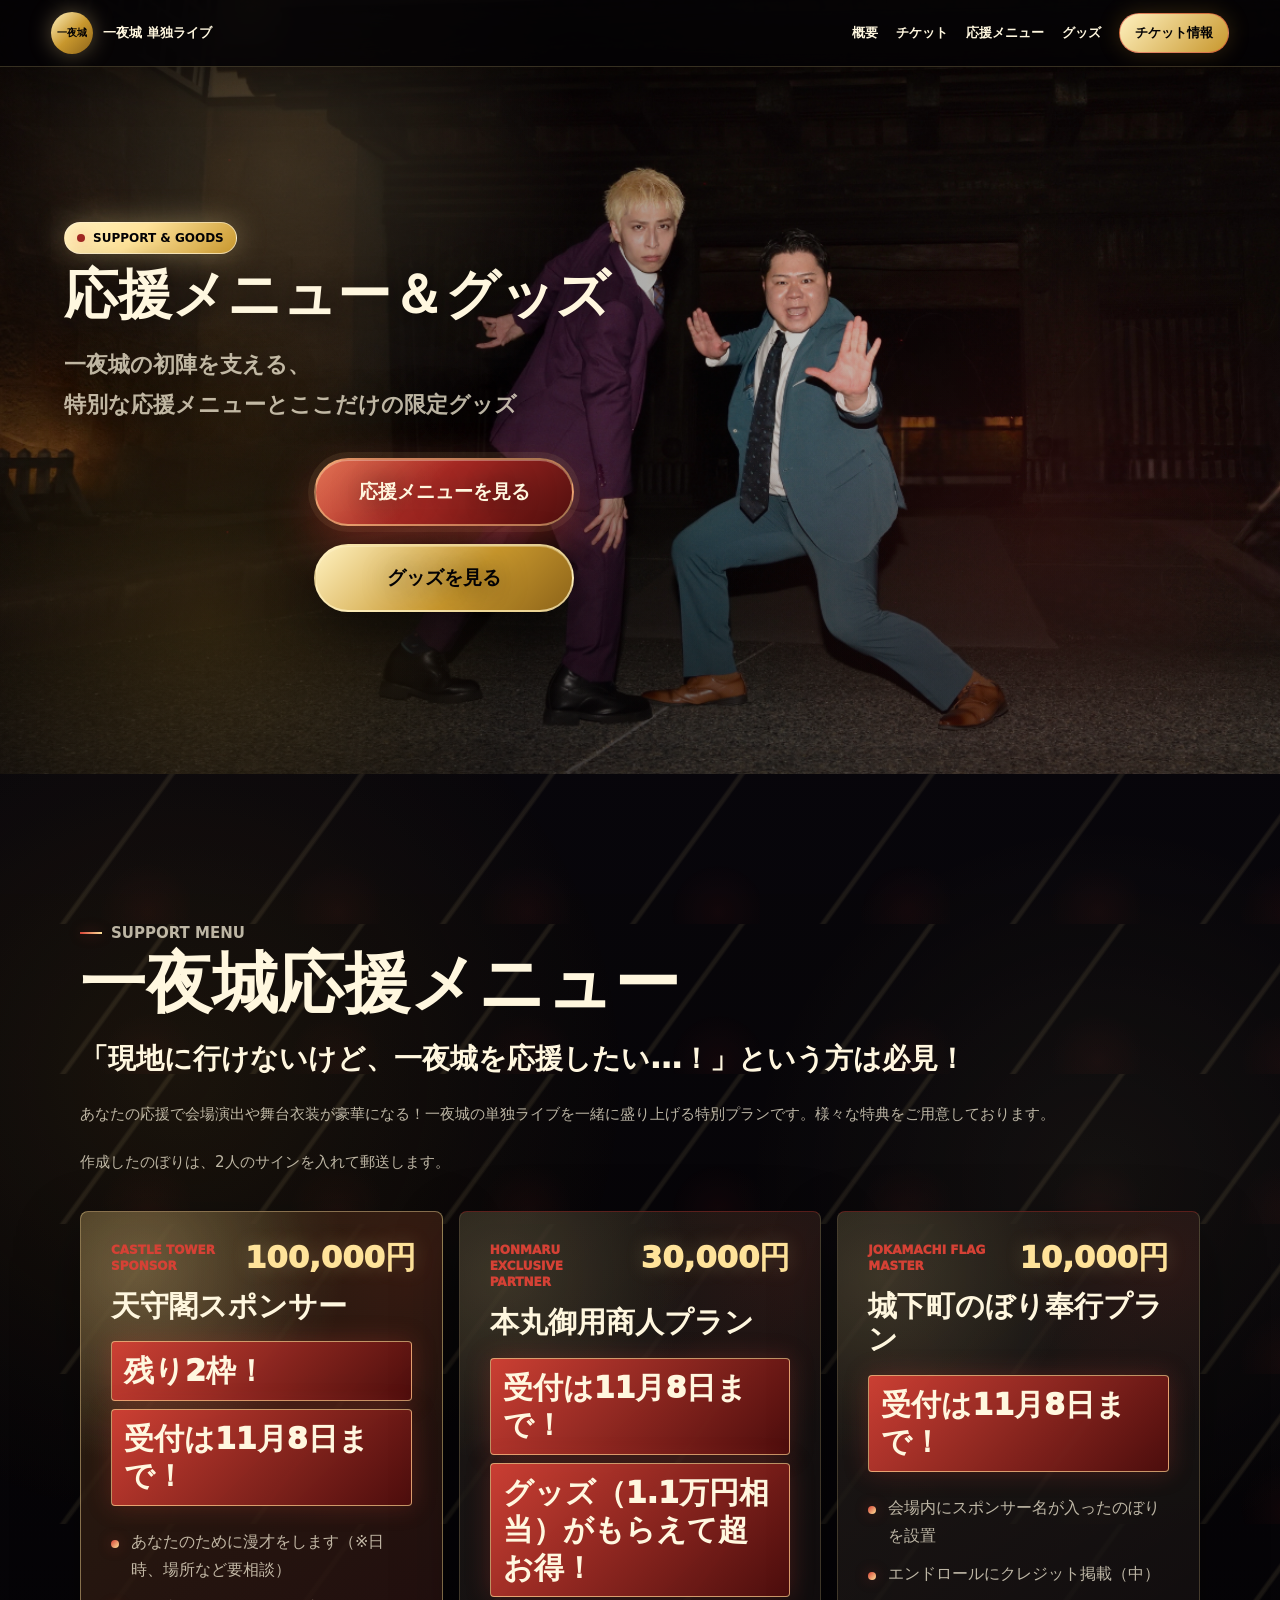
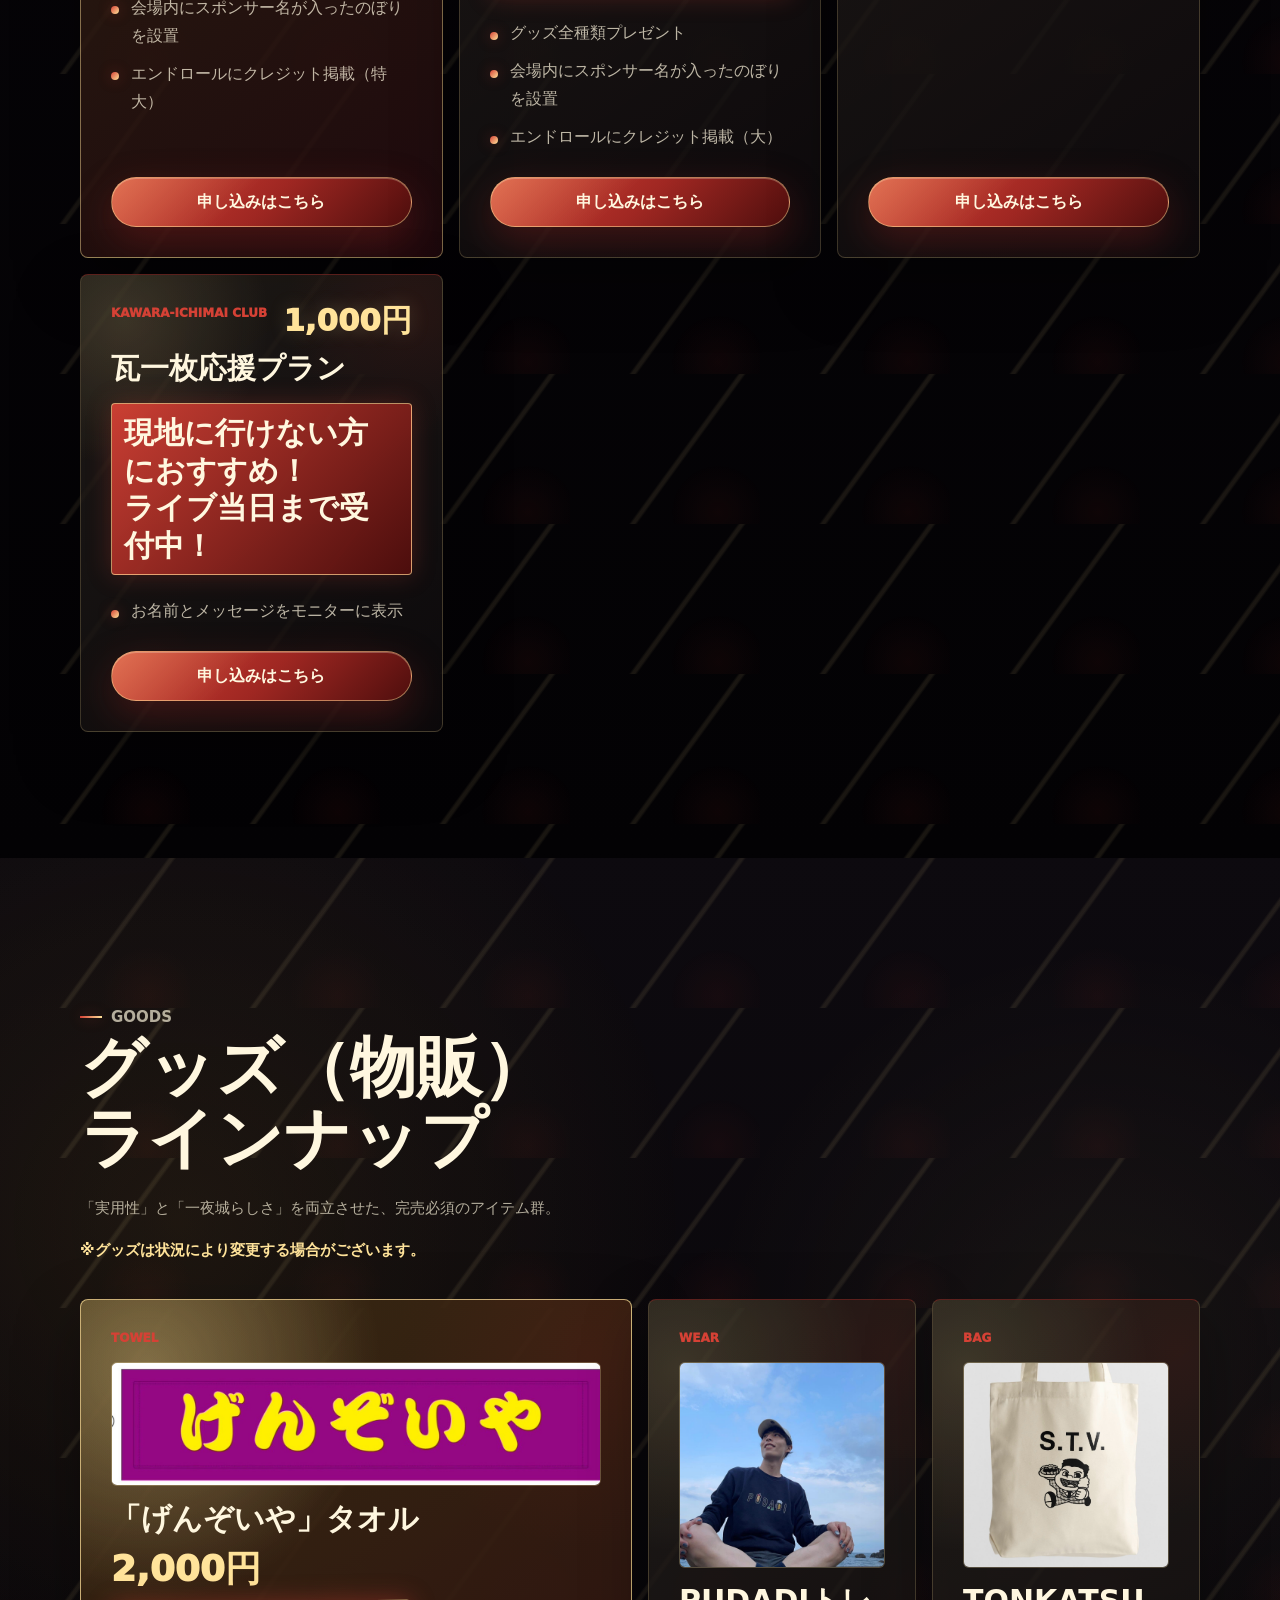
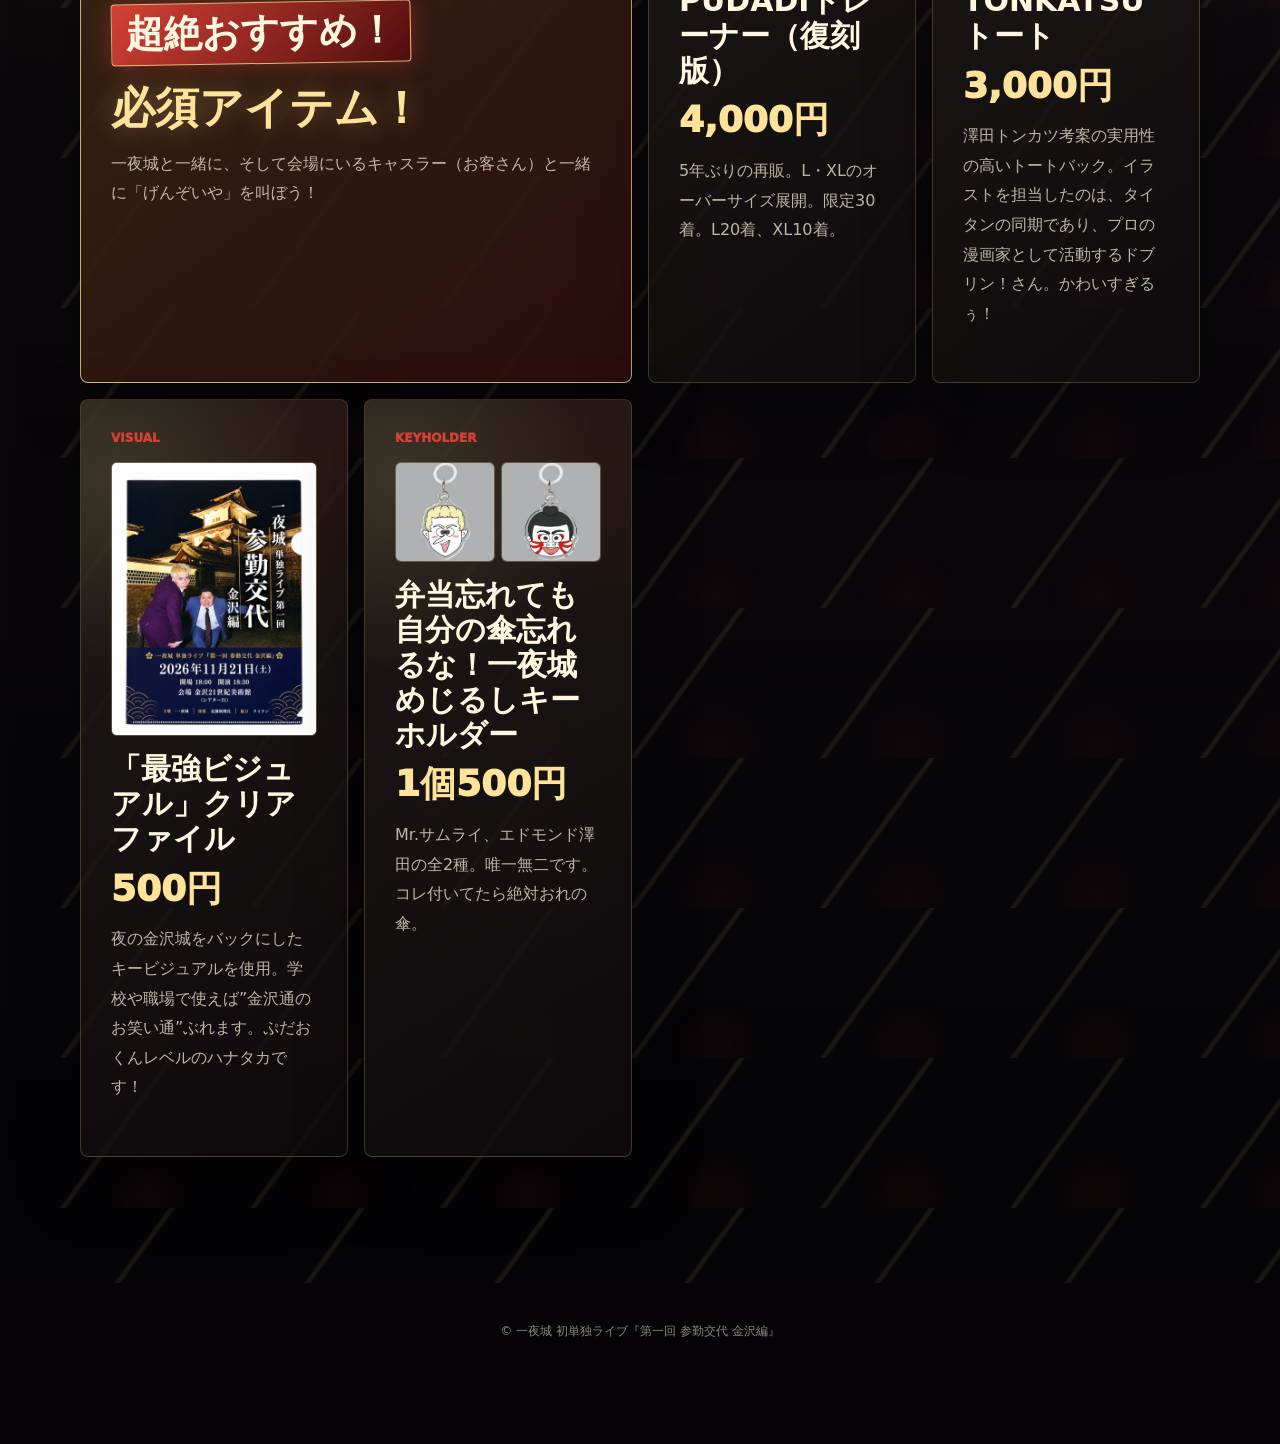
==== commit 5c4082ef: "Add files via upload" ====
--- a/support-goods.html
+++ b/support-goods.html
@@ -74,7 +74,7 @@
               <h3>天守閣スポンサー</h3>
               <div class="plan-alerts">
                 <p>残り2枠！</p>
-                <p>受付は10月31日まで！</p>
+                <p>受付は11月8日まで！</p>
               </div>
               <ul class="benefit-list">
                 <li>あなたのために漫才をします（※日時、場所など要相談）</li>
@@ -92,7 +92,7 @@
               </div>
               <h3>本丸御用商人プラン</h3>
               <div class="plan-alerts">
-                <p>受付は10月31日まで！</p>
+                <p>受付は11月8日まで！</p>
                 <p>グッズ（1.1万円相当）がもらえて超お得！</p>
               </div>
               <ul class="benefit-list">
@@ -111,7 +111,7 @@
               </div>
               <h3>城下町のぼり奉行プラン</h3>
               <div class="plan-alerts">
-                <p>受付は10月31日まで！</p>
+                <p>受付は11月8日まで！</p>
               </div>
               <ul class="benefit-list">
                 <li>会場内にスポンサー名が入ったのぼりを設置</li>
--- a/style.css
+++ b/style.css
@@ -166,7 +166,7 @@
 
 .hero-image {
   z-index: -3;
-  background: url("./hero-firstview-final-current.jpg") center center / cover;
+  background: url("./hero-firstview-desktop.png") center center / cover;
   background-repeat: no-repeat;
   background-color: var(--black);
 }
@@ -174,6 +174,7 @@
 .hero-shade {
   z-index: -2;
   background:
+    linear-gradient(90deg, rgba(3, 2, 4, 0.8), rgba(3, 2, 4, 0.3) 48%, transparent 75%),
     radial-gradient(circle at 18% 32%, rgba(255, 227, 154, 0.08), transparent 28%),
     radial-gradient(circle at 82% 24%, rgba(213, 65, 53, 0.08), transparent 24%);
   mask-image: linear-gradient(180deg, transparent, black 14%, black 78%, transparent);
@@ -1305,14 +1306,34 @@
   .hero {
     align-items: start;
     min-height: 100svh;
-    padding-top: clamp(300px, 42svh, 420px);
+    padding-top: 140px;
     padding-bottom: 28px;
   }
 
   .hero-image {
-    background: url("./hero-firstview-mobile-final2.png") center top / contain;
+    background: url("./hero-firstview-desktop.png") center top / cover;
+    top: 104px;
+    height: 125vw;
     background-repeat: no-repeat;
     background-color: var(--black);
+  }
+
+  .hero-shade {
+    background: linear-gradient(90deg, rgba(3, 2, 4, 0.58), transparent 82%);
+    top: 104px;
+    height: 125vw;
+    mask-image: none;
+  }
+
+  .hero-heading {
+    min-height: max(250px, calc(125vw - 36px));
+    padding-bottom: 24px;
+  }
+
+  .hero .eyebrow {
+    font-size: clamp(9px, 2.5vw, 12px);
+    padding: 7px 9px;
+    margin-bottom: 12px;
   }
 
   .hero-support-cta {
@@ -1342,12 +1363,13 @@
 
   .hero-title {
     max-width: 100%;
-    font-size: clamp(38px, 12vw, 58px);
+    font-size: clamp(34px, 10vw, 58px);
     line-height: 1.02;
   }
 
   .hero-performer {
-    margin-top: 16px;
+    margin-top: clamp(88px, 24vw, 160px);
+    font-size: clamp(11px, 3vw, 16px);
   }
 
   .hero-info {
@@ -1518,3 +1540,87 @@
     display: none;
   }
 }
+
+/* Mobile first view aligned to the supplied layout reference. */
+@media (max-width: 759px) {
+  .hero {
+    padding: 0 0 28px;
+    align-items: start;
+  }
+
+  .hero-image {
+    top: 104px;
+    height: calc(104px + 106.7vw);
+    background-image: url("./hero-firstview-smartphone.png");
+    background-size: 100% auto;
+    background-position: center calc(-18.3vw);
+  }
+
+  .hero-shade {
+    top: 104px;
+    height: calc(104px + 106.7vw);
+    background: linear-gradient(90deg, rgba(3, 2, 4, 0.32), transparent 76%);
+  }
+
+  .hero-content {
+    width: 100%;
+    padding: 0;
+  }
+
+  .hero-heading {
+    position: relative;
+    min-height: 0;
+    height: calc(104px + 99vw);
+    padding: 0;
+  }
+
+  .hero .eyebrow {
+    position: absolute;
+    top: calc(104px + 7.8vw);
+    left: 5vw;
+    margin: 0;
+    padding: 1.1vw 1.6vw;
+    font-size: 2.35vw;
+    line-height: 1.4;
+    white-space: nowrap;
+  }
+
+  .hero .eyebrow::before {
+    width: 1.4vw;
+    height: 1.4vw;
+    margin-right: 1.4vw;
+  }
+
+  .hero-title {
+    position: absolute;
+    top: calc(104px + 16.5vw);
+    left: 5vw;
+    margin: 0;
+    width: 54vw;
+    max-width: none;
+    font-size: 10vw;
+    line-height: 1.02;
+  }
+
+  .hero-title span::after {
+    width: 37vw;
+    height: 0.9vw;
+    margin-top: 2vw;
+  }
+
+  .hero-performer {
+    position: absolute;
+    top: calc(104px + 53.6vw);
+    left: 5vw;
+    margin: 0;
+    font-size: 2.8vw;
+    line-height: 1.5;
+    white-space: nowrap;
+  }
+
+  .hero-info,
+  .hero-actions {
+    margin-left: 5vw;
+    margin-right: 5vw;
+  }
+}
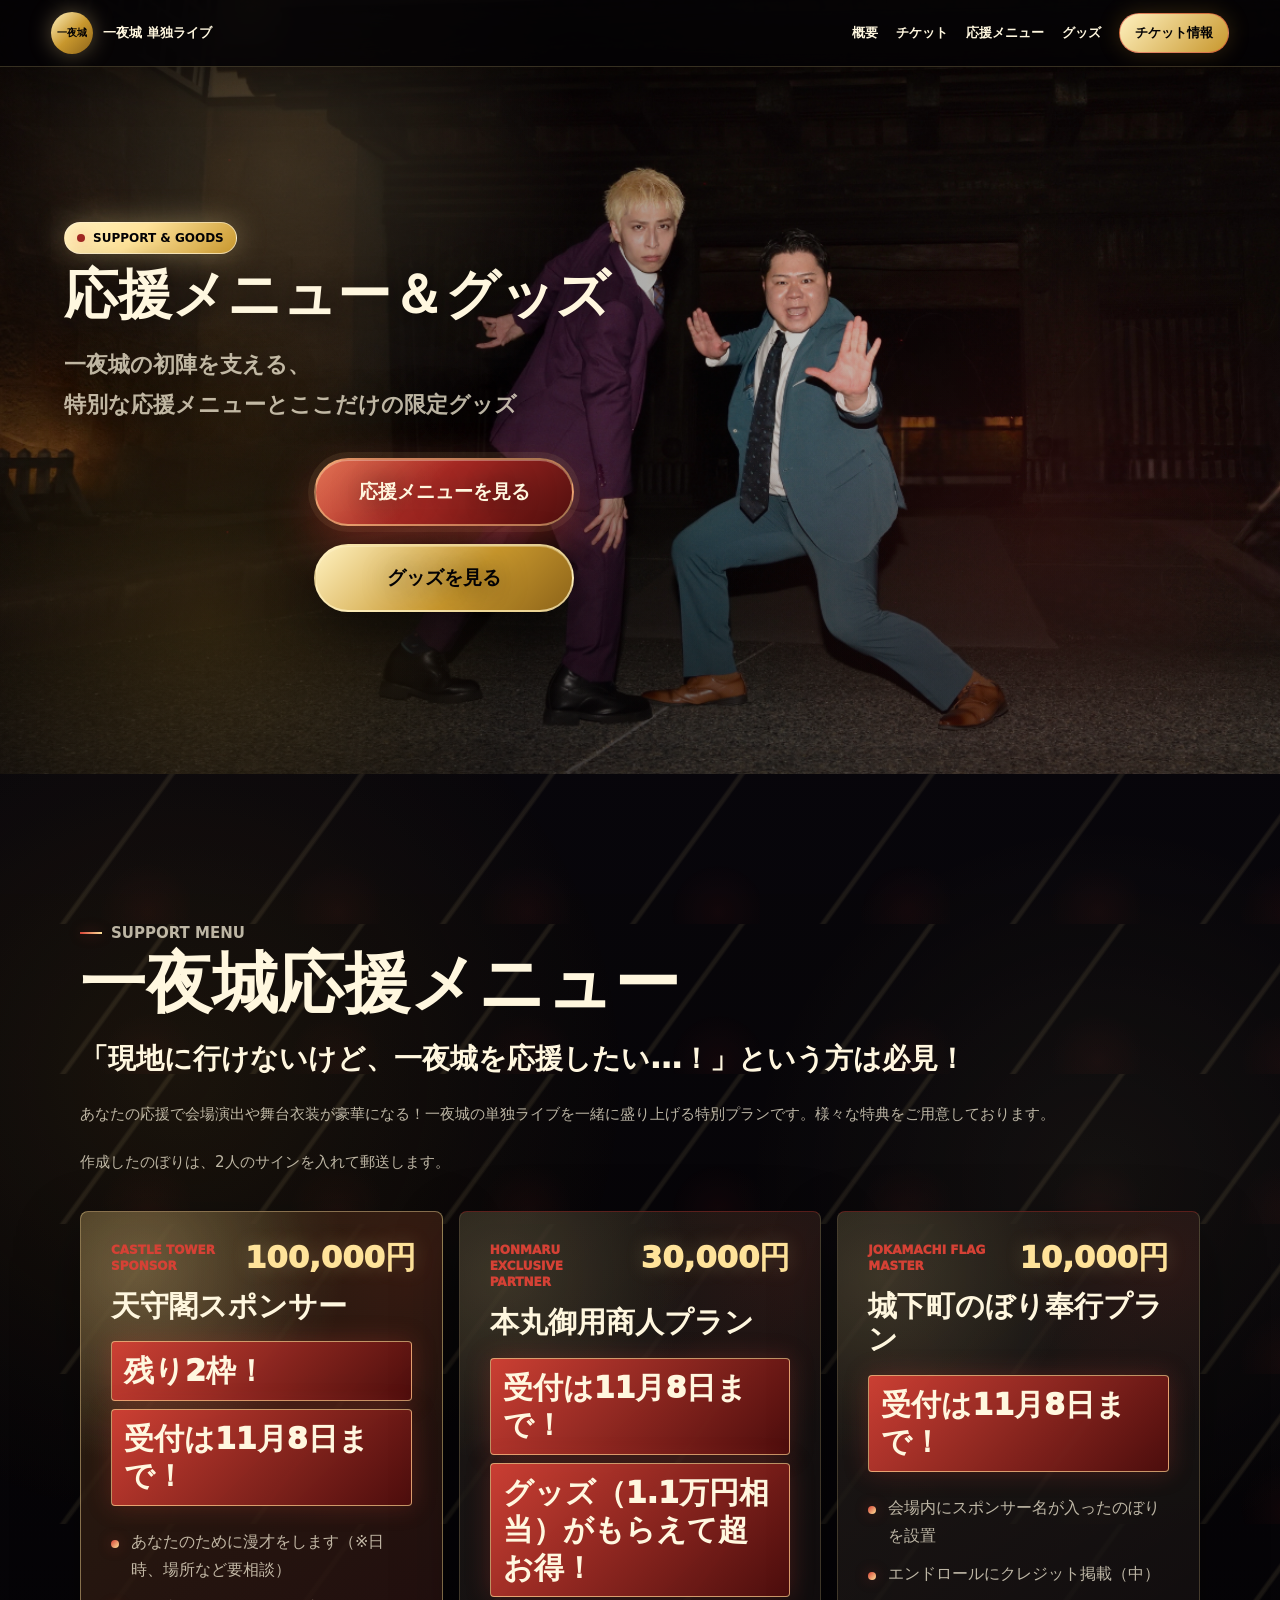
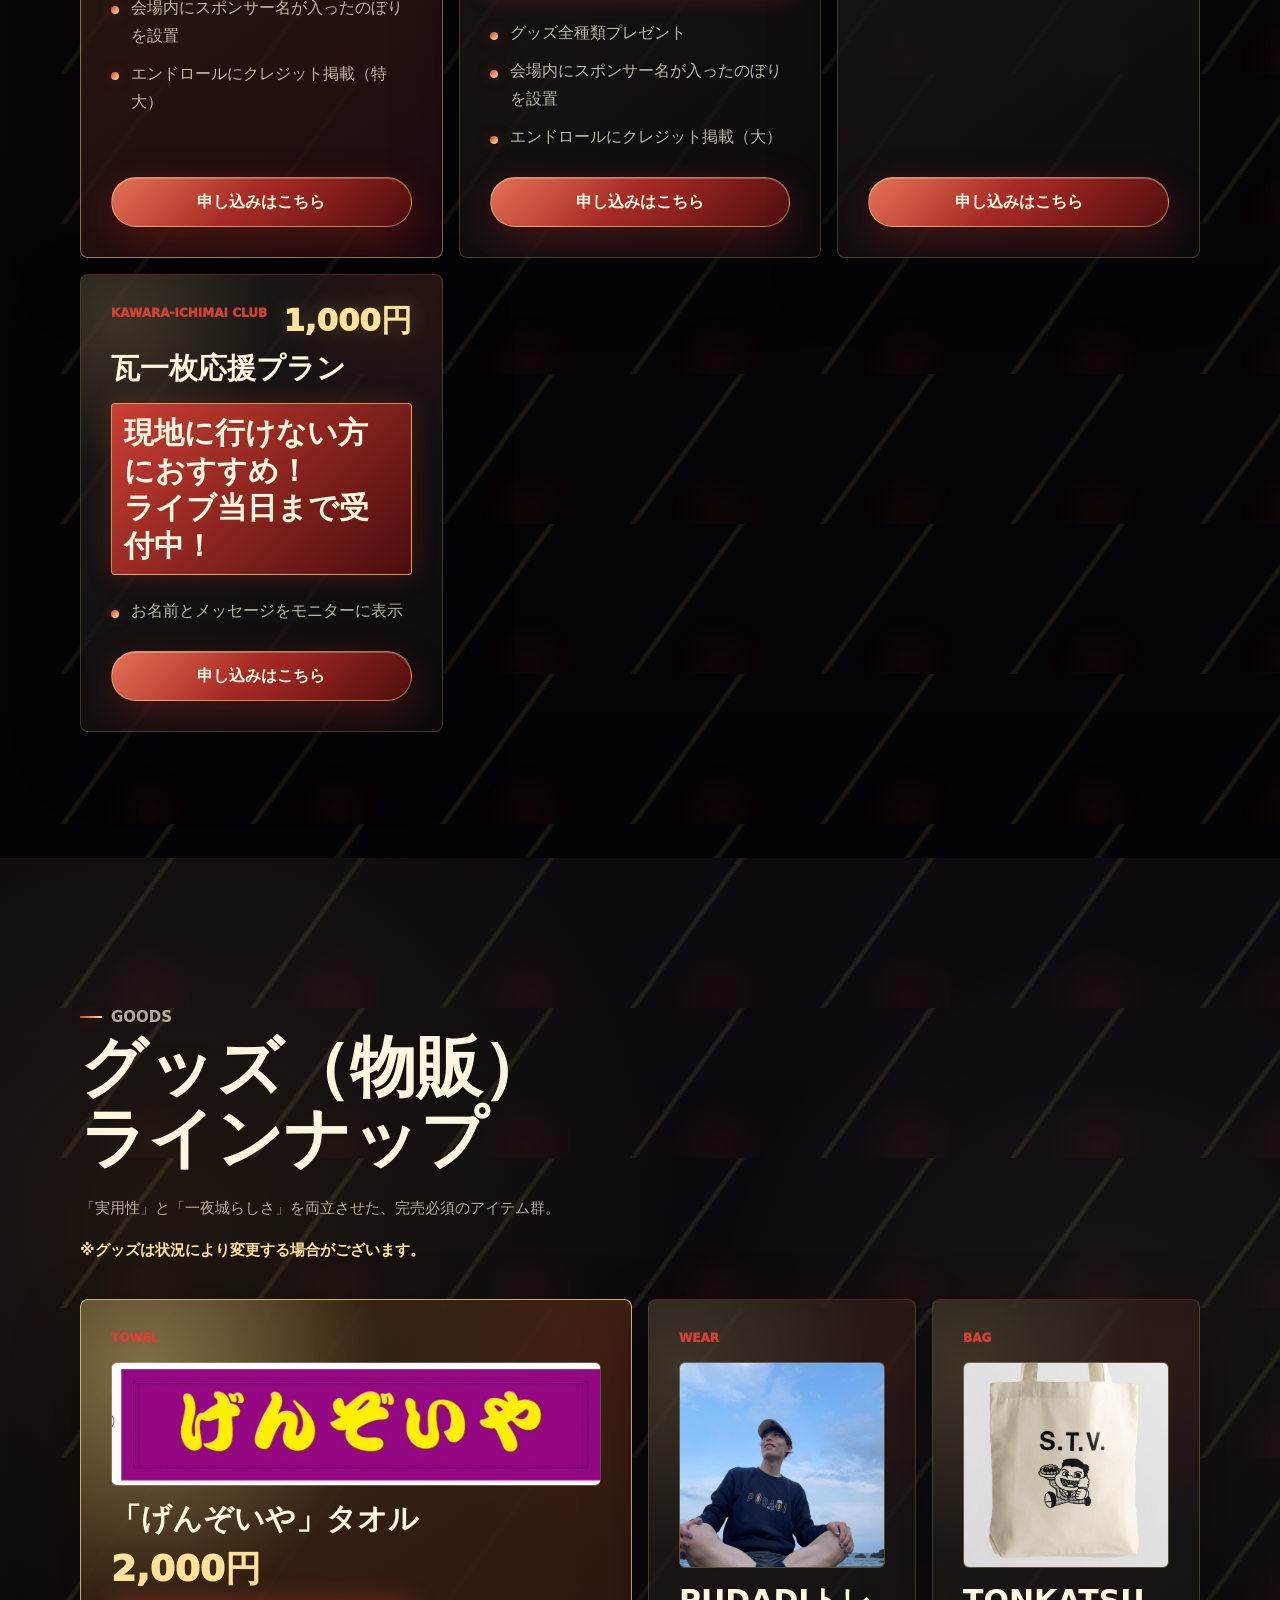
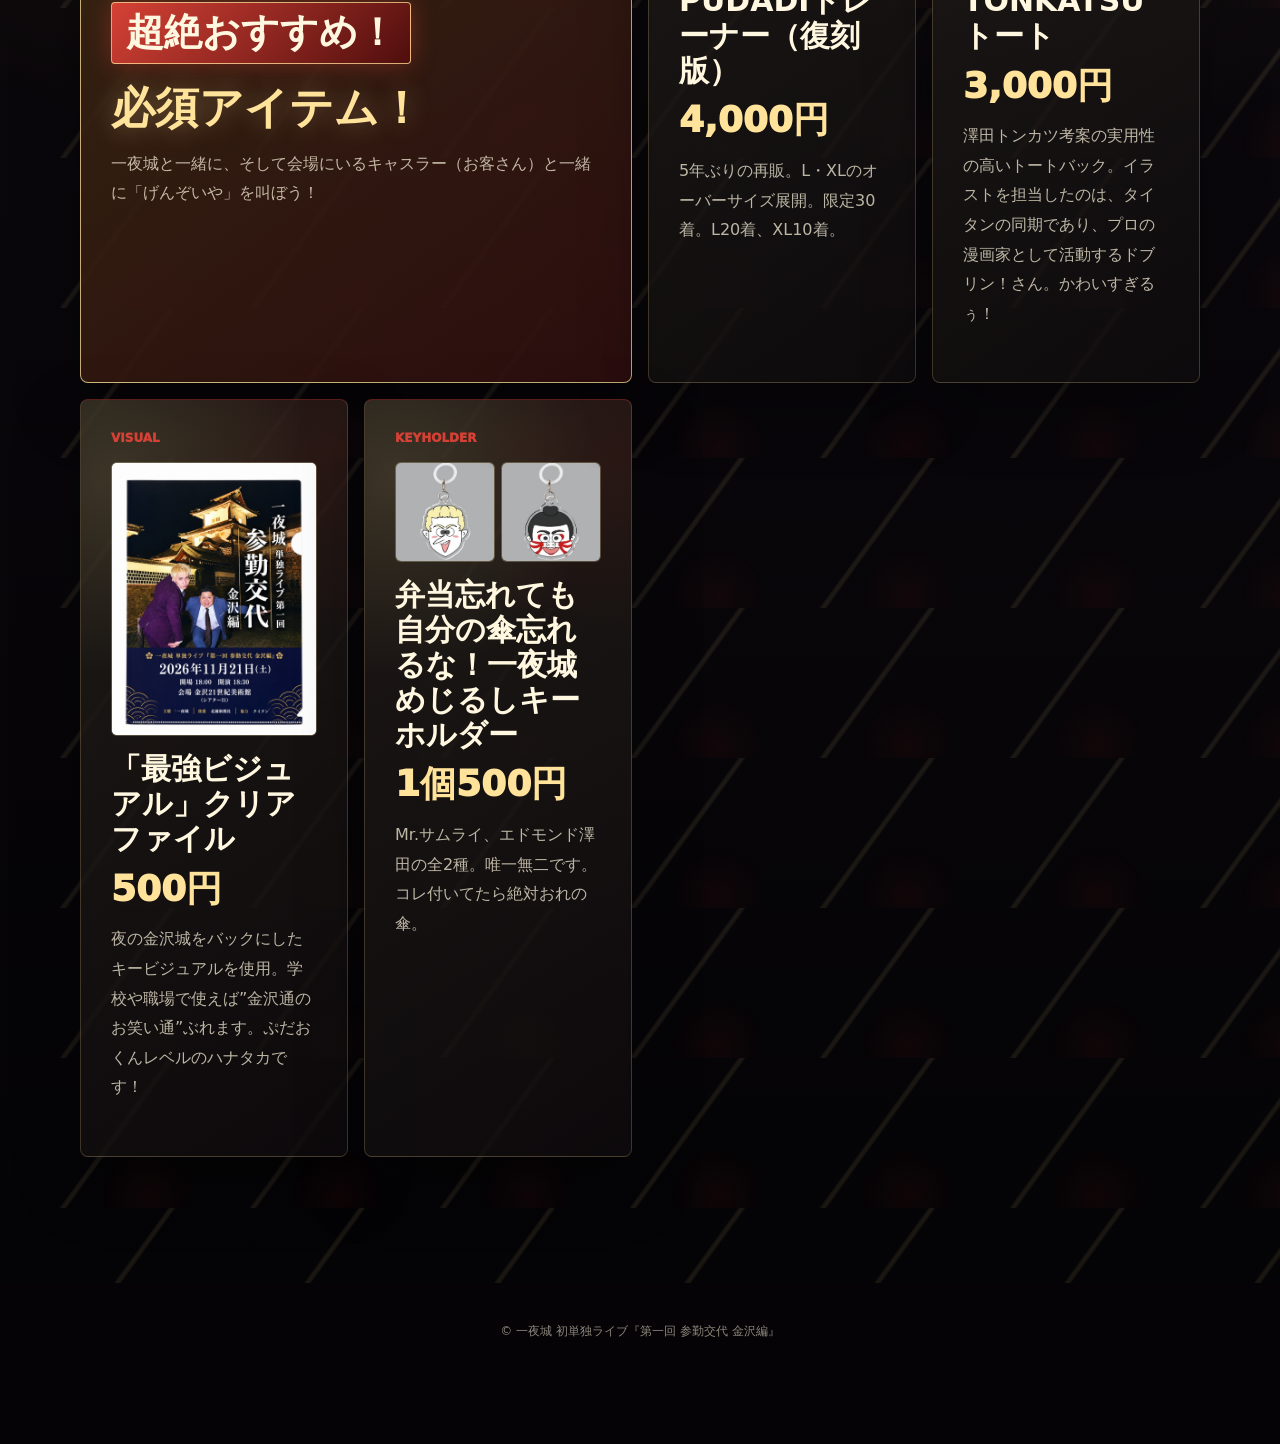
==== commit 907494d0: "Add files via upload" ====
--- a/support-goods.html
+++ b/support-goods.html
@@ -9,7 +9,7 @@
     />
     <title>応援メニュー＆グッズ | 一夜城 初単独ライブ</title>
     <link rel="preload" href="./support-hero-background-final.png" as="image" />
-    <link rel="stylesheet" href="./style.css?v=revision-20261014" />
+    <link rel="stylesheet" href="./style.css?v=badge-horizontal-20261025" />
   </head>
   <body class="support-page">
     <div class="gold-particles" aria-hidden="true"></div>
--- a/style.css
+++ b/style.css
@@ -534,7 +534,7 @@
   box-shadow: 0 0 24px rgba(213, 65, 53, 0.4);
   font-size: clamp(24px, 4vw, 38px);
   line-height: 1.1 !important;
-  transform: rotate(-1deg);
+  transform: none;
 }
 
 .benefit-heading {
